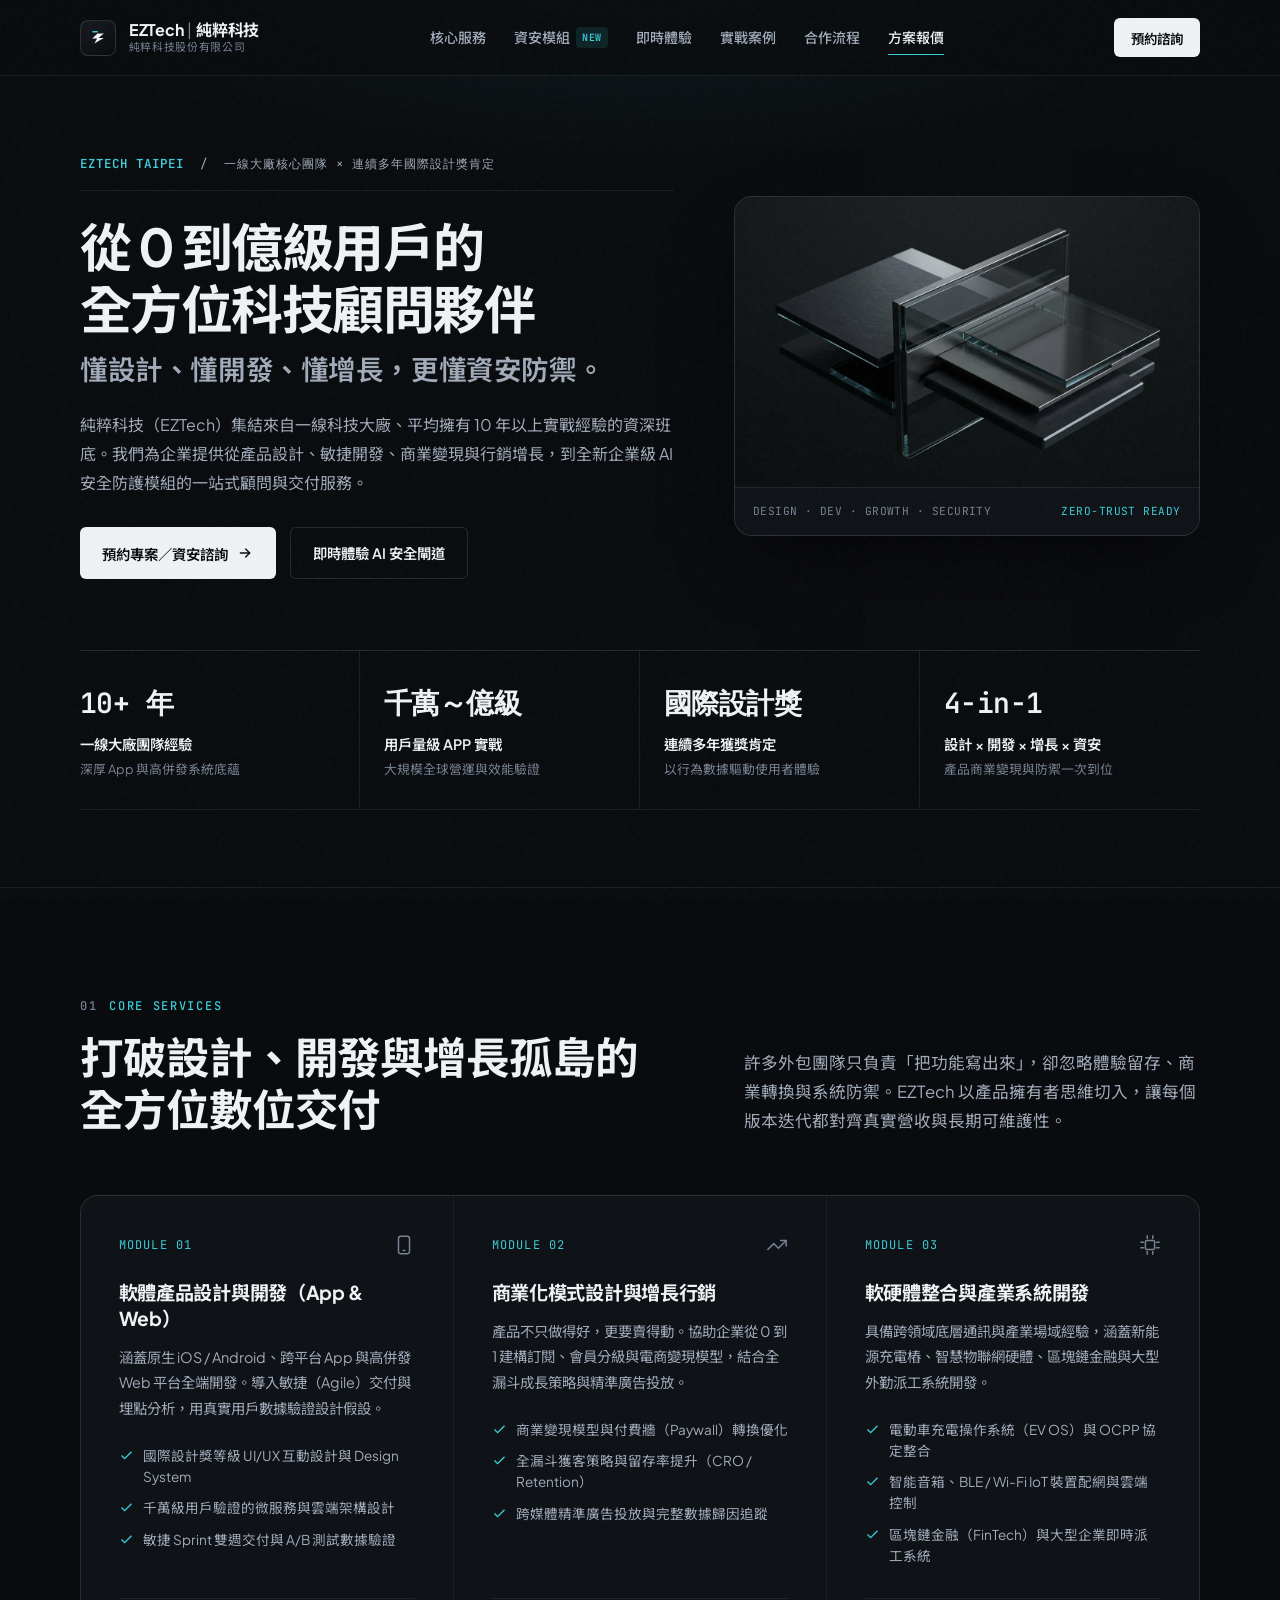
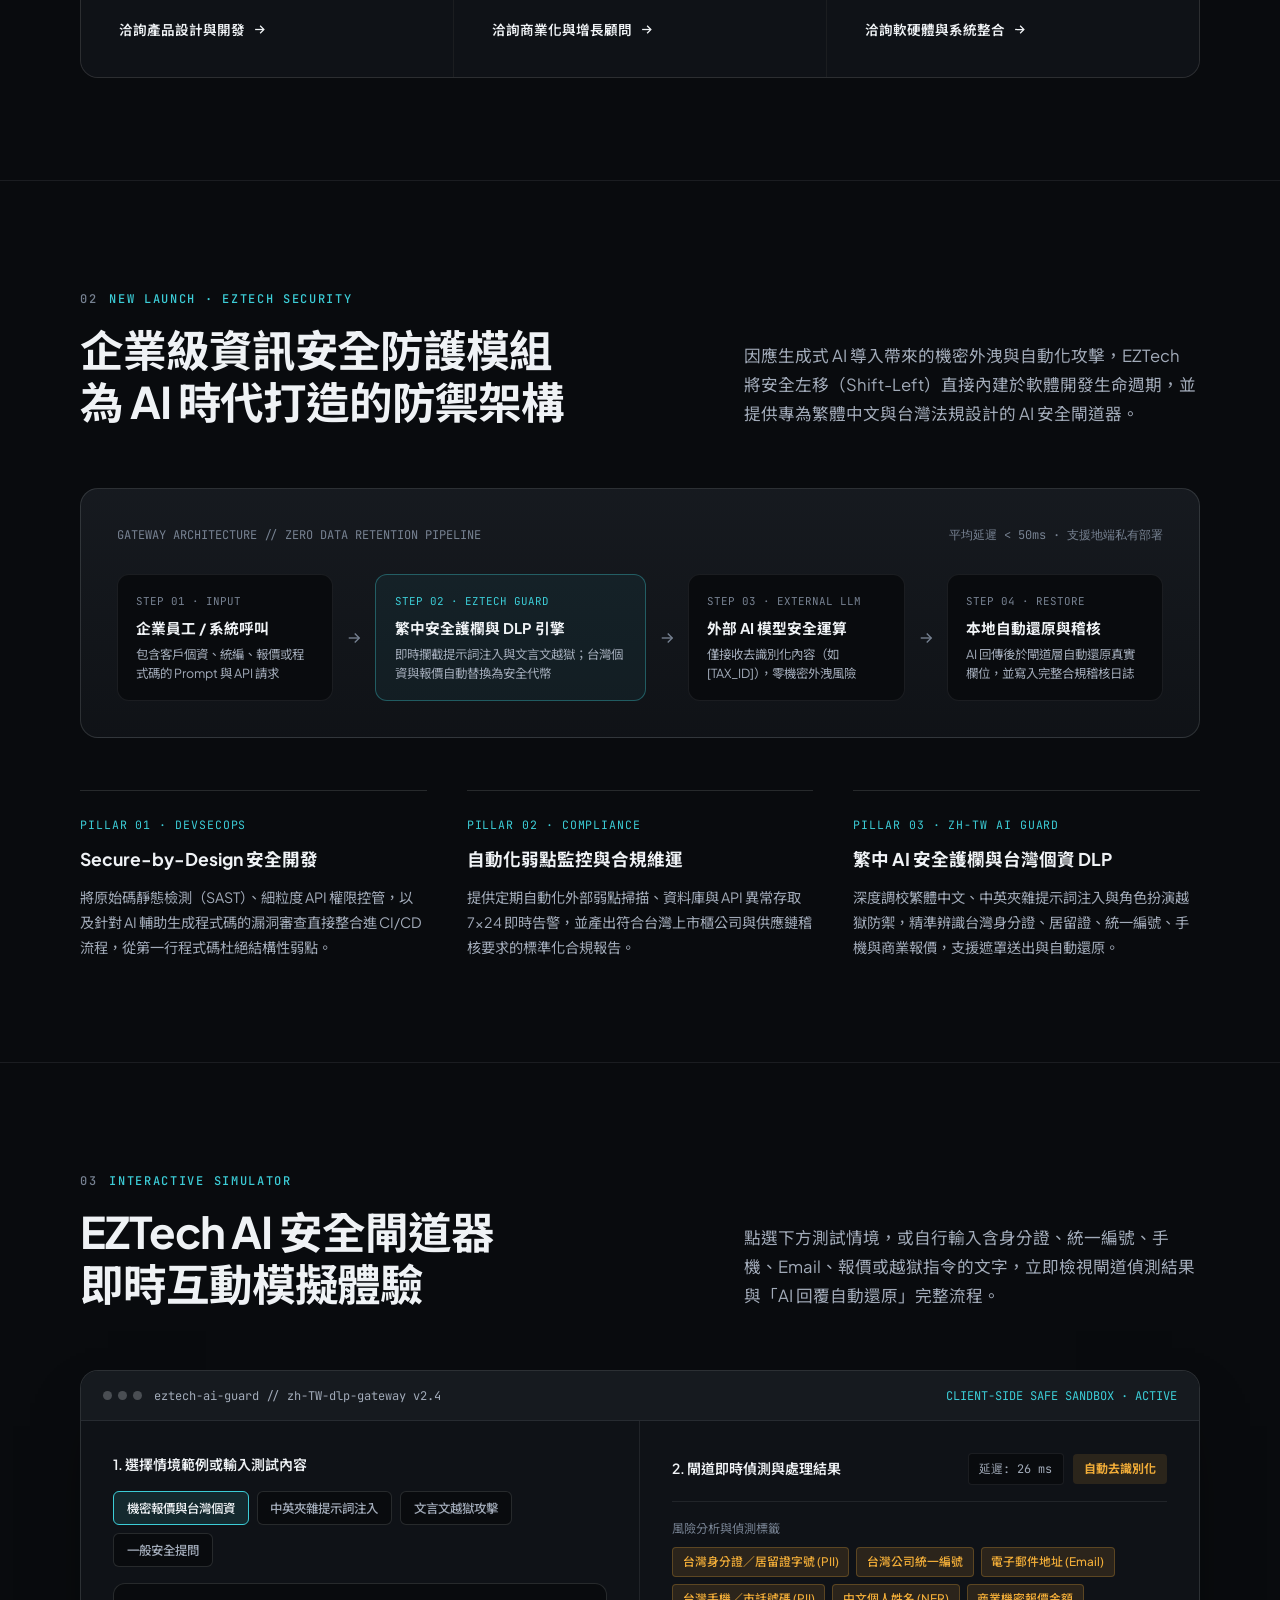
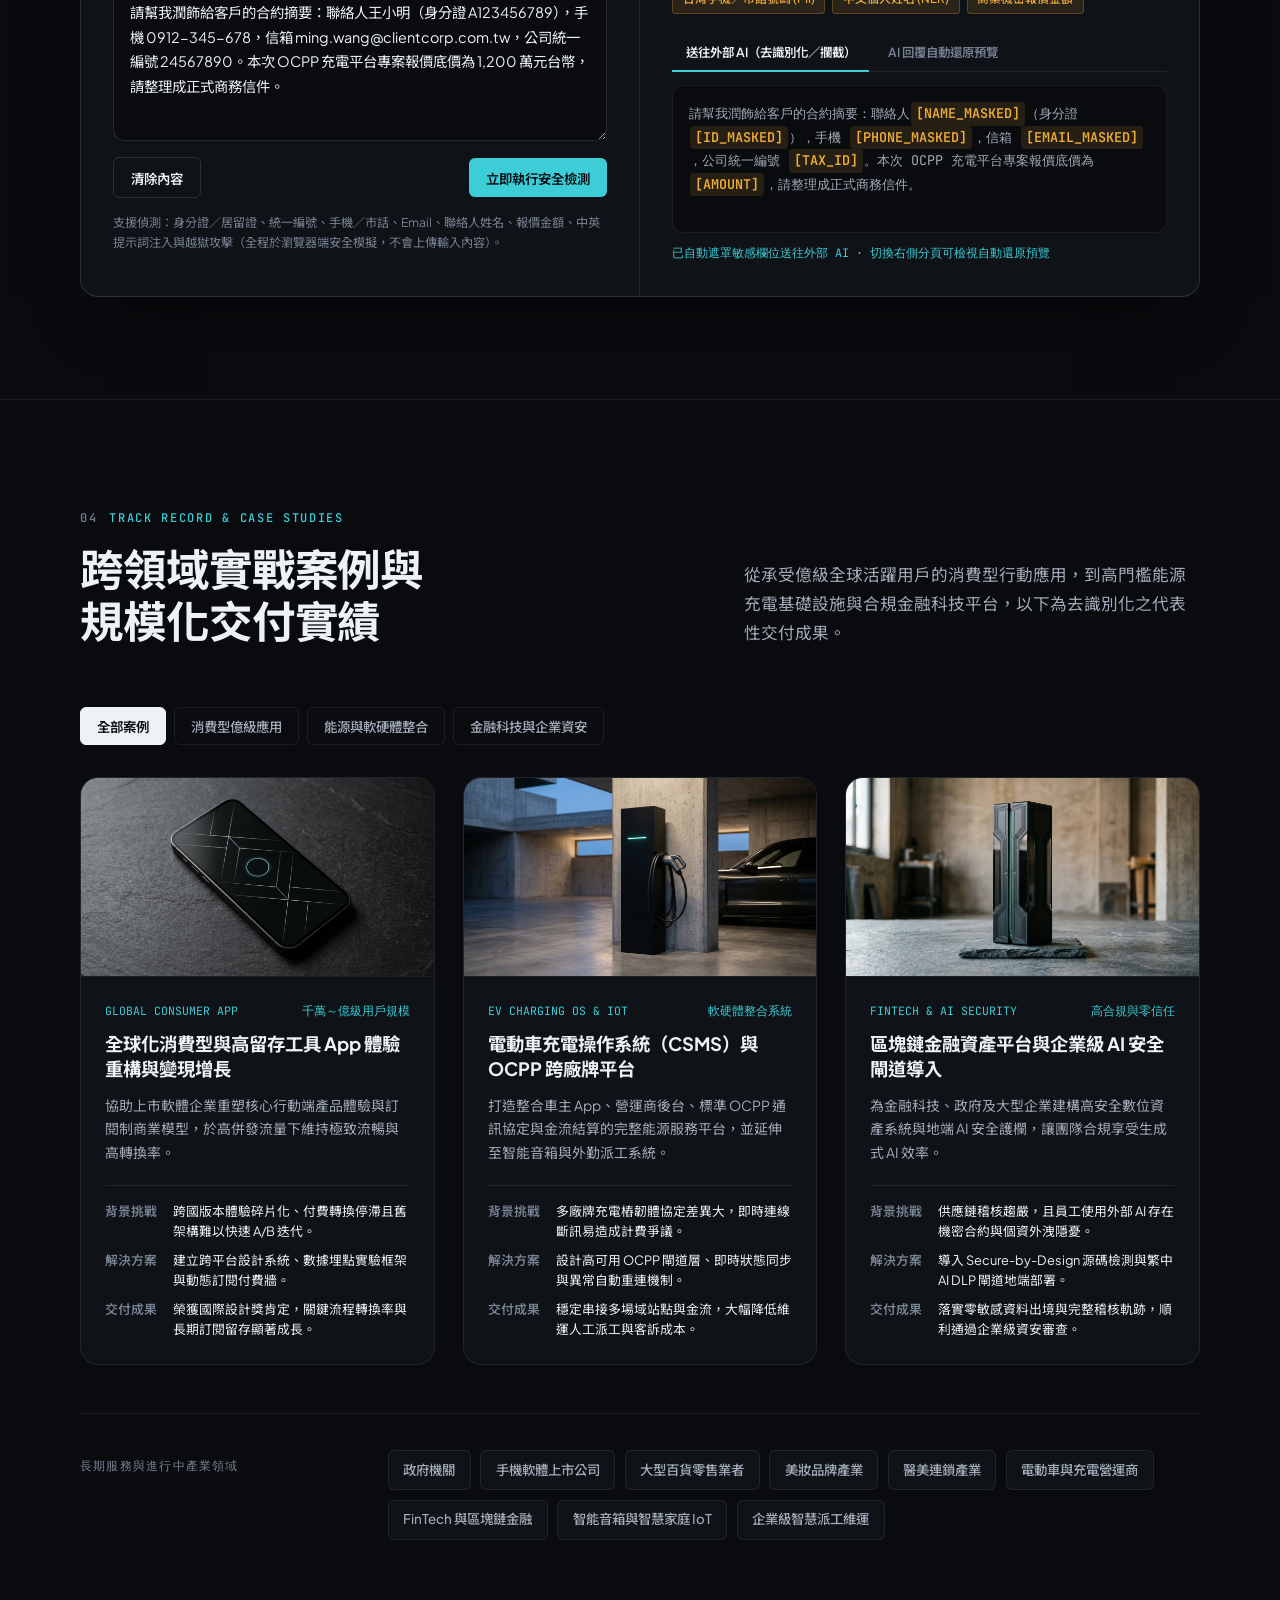
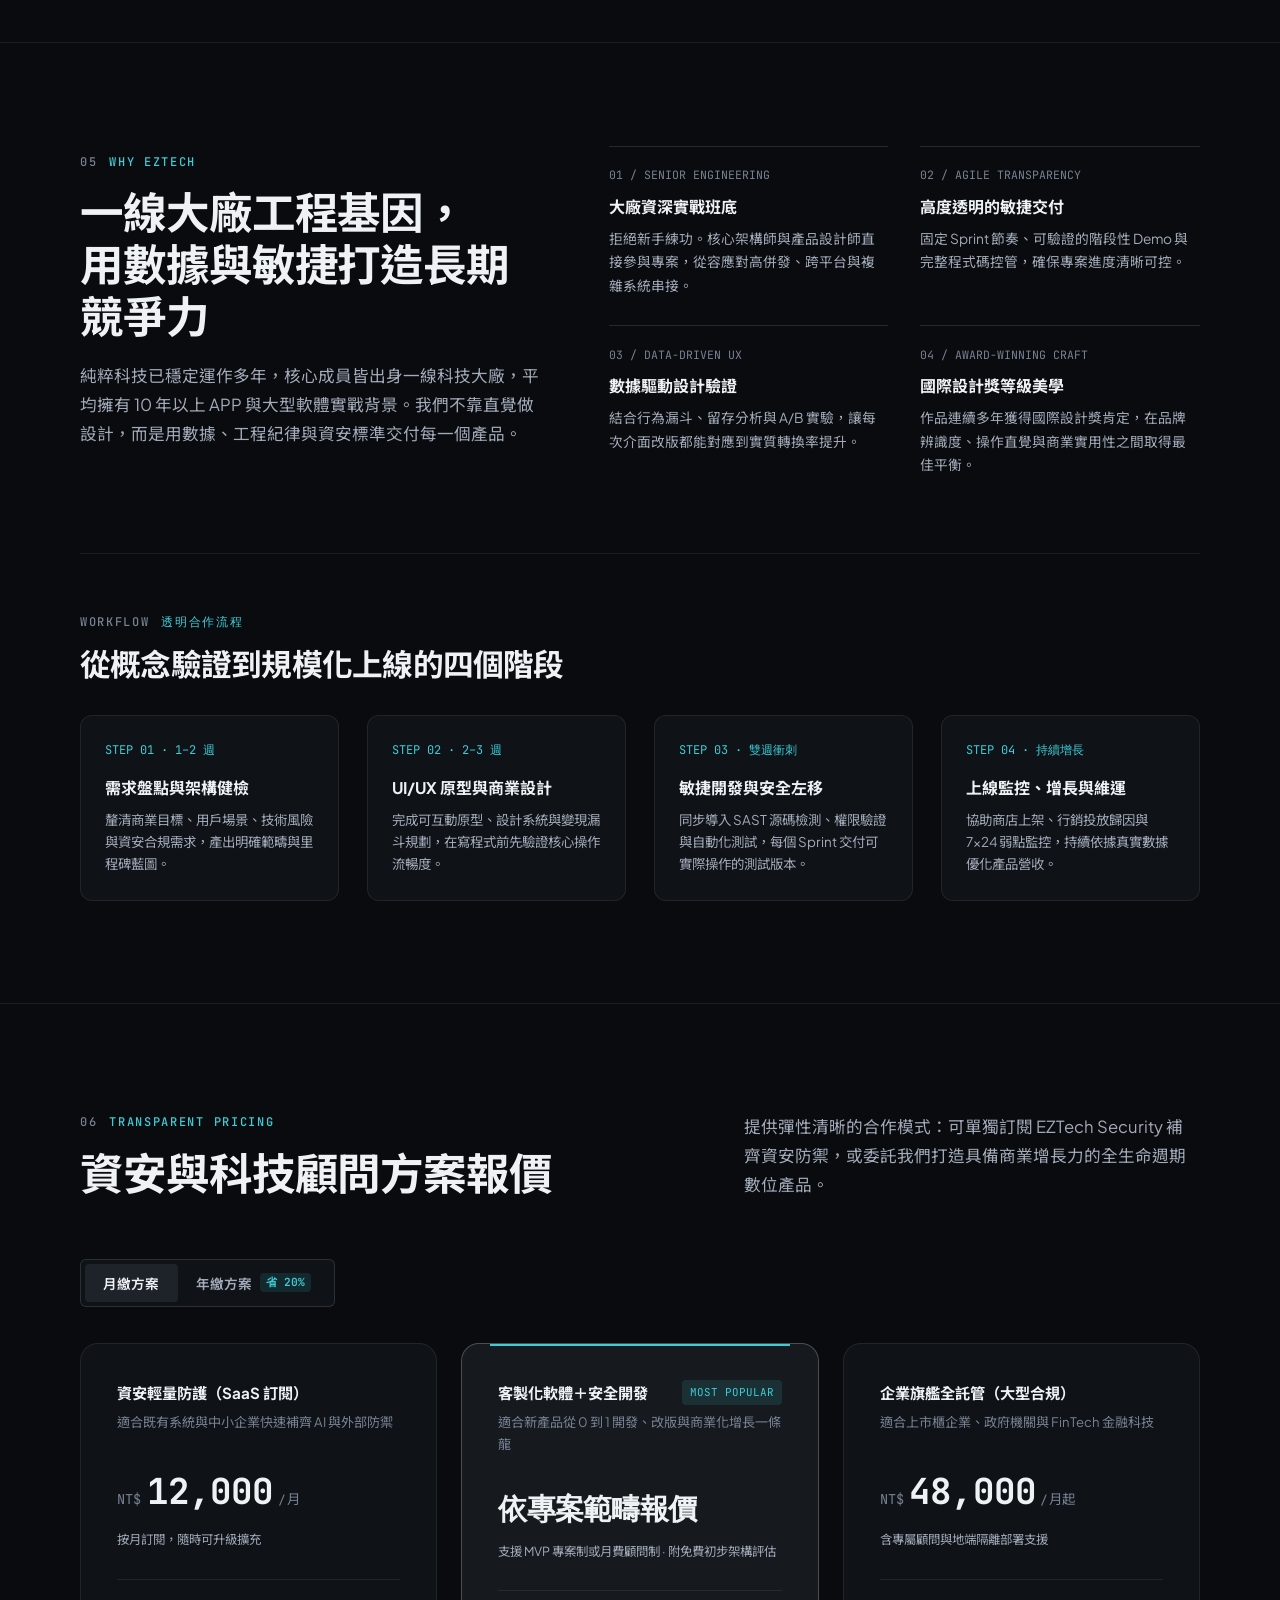
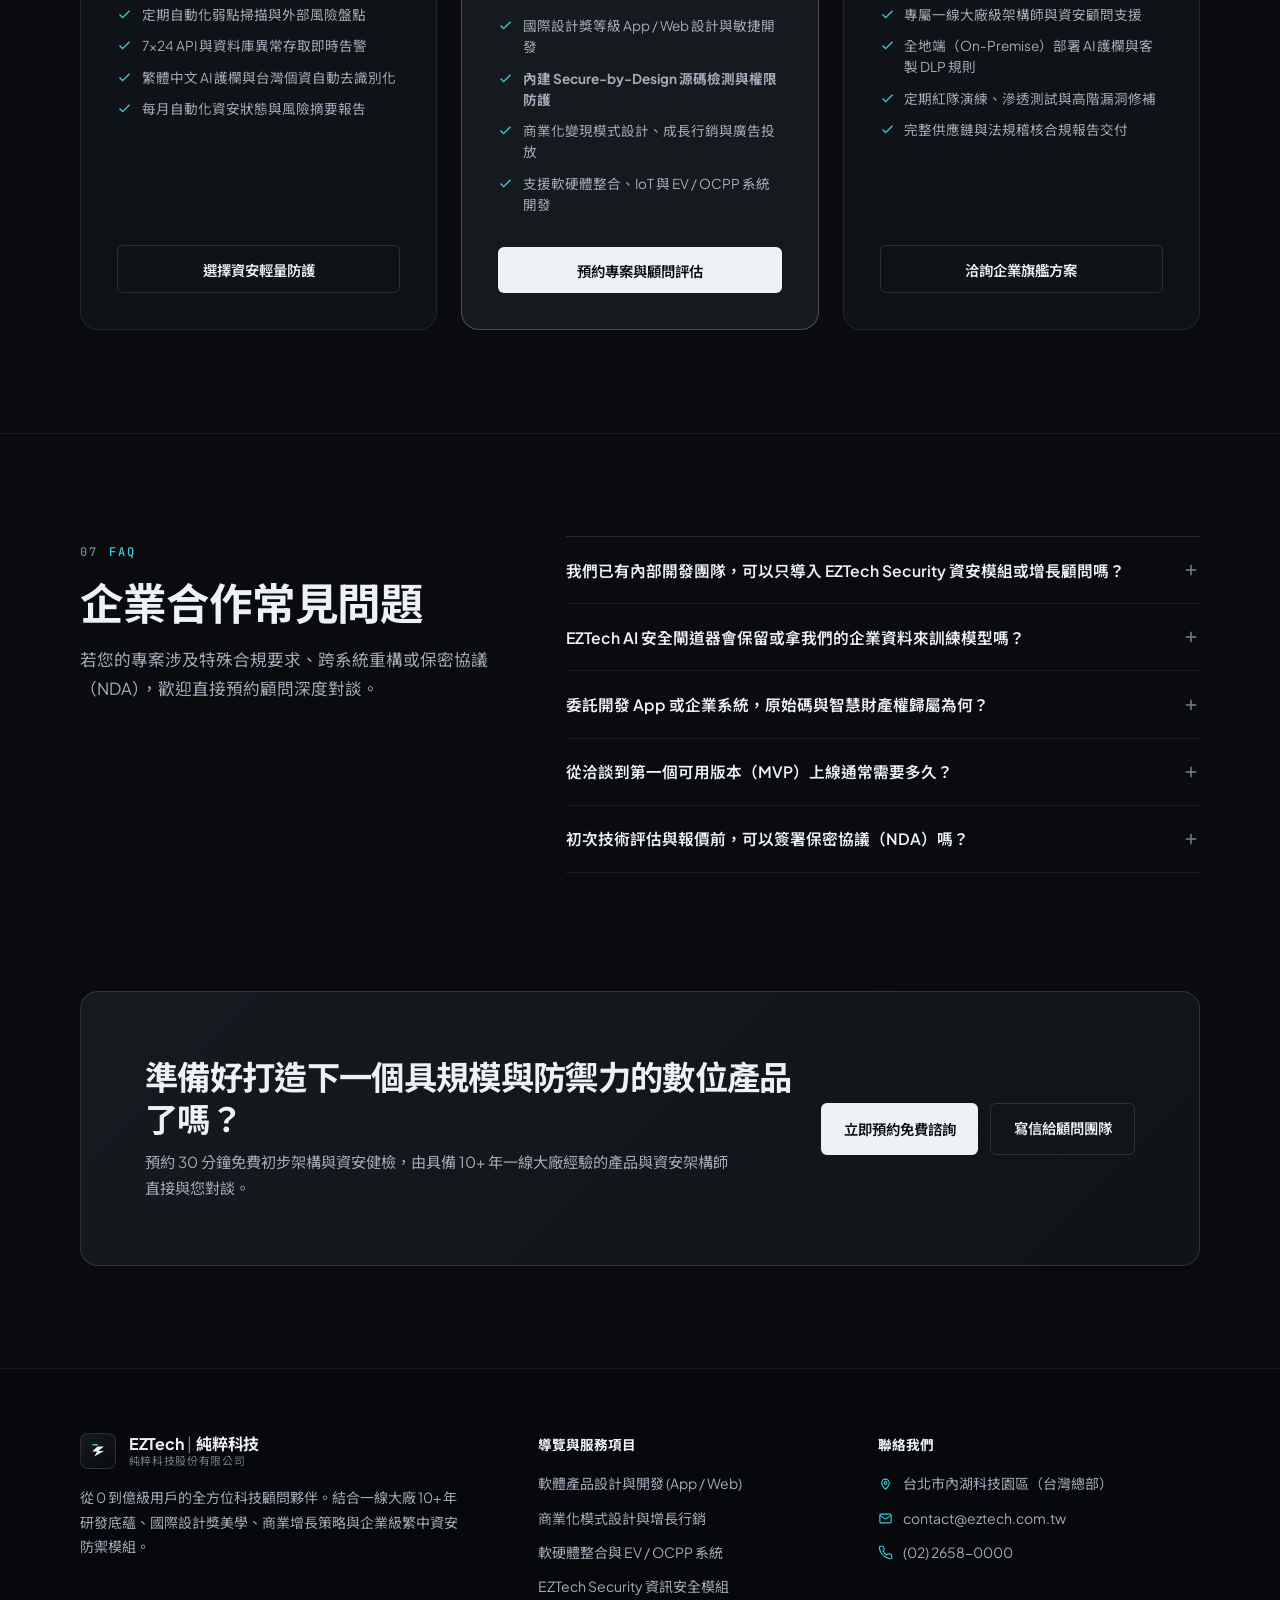
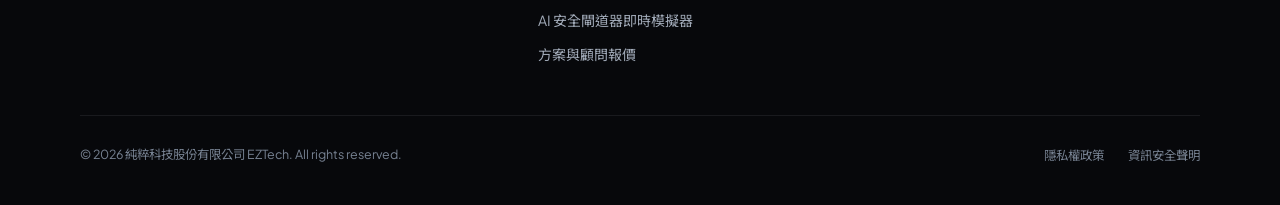
==== index.html @ d69446e1 "feat: upgrade EZTech website with architectural redesign, XSS-safe AI Guard demo, and SEO" ====
<!DOCTYPE html>
<html lang="zh-Hant">
<head>
  <meta charset="UTF-8">
  <meta name="viewport" content="width=device-width, initial-scale=1.0">
  <title>EZTech 純粹科技 | 從 0 到億級用戶的全方位科技顧問與企業資安夥伴</title>
  <meta name="description" content="純粹科技（EZTech）集結一線科技大廠 10+ 年實戰核心團隊，提供國際設計獎等級 App/Web 產品設計開發、商業化增長行銷、EV/OCPP 軟硬體整合，以及繁中 AI 安全護欄與台灣個資 DLP 防護模組。">
  <meta name="theme-color" content="#090B0E">
  <link rel="icon" type="image/svg+xml" href="./assets/favicon.svg">

  <!-- Open Graph / Social Sharing (LINE, LinkedIn, Facebook) -->
  <meta property="og:type" content="website">
  <meta property="og:locale" content="zh_TW">
  <meta property="og:site_name" content="EZTech 純粹科技">
  <meta property="og:title" content="EZTech 純粹科技 | 從 0 到億級用戶的科技顧問與資安夥伴">
  <meta property="og:description" content="懂設計、懂開發、懂增長，更懂資安防禦。一線大廠核心團隊 × 連續榮獲國際設計獎肯定，提供全生命週期數位產品交付與繁中 AI 安全閘道。">
  <meta property="og:image" content="./assets/hero-architecture.jpg">
  <meta name="twitter:card" content="summary_large_image">
  <meta name="twitter:title" content="EZTech 純粹科技 | 從 0 到億級用戶的科技顧問與資安夥伴">
  <meta name="twitter:description" content="一線大廠 10+ 年研發團隊，整合產品設計開發、商業增長、EV/OCPP 系統整合與 EZTech Security 資安防禦模組。">
  <meta name="twitter:image" content="./assets/hero-architecture.jpg">

  <!-- Fonts: Plus Jakarta Sans + Noto Sans TC + JetBrains Mono -->
  <link rel="preconnect" href="https://fonts.googleapis.com">
  <link rel="preconnect" href="https://fonts.gstatic.com" crossorigin>
  <link href="https://fonts.googleapis.com/css2?family=JetBrains+Mono:wght@400;500;600;700&family=Noto+Sans+TC:wght@400;500;600;700;900&family=Plus+Jakarta+Sans:wght@500;600;700;800&display=swap" rel="stylesheet">

  <link rel="stylesheet" href="./styles.css">

  <!-- Structured Data (JSON-LD) -->
  <script type="application/ld+json">
  {
    "@context": "https://schema.org",
    "@type": "ProfessionalService",
    "name": "純粹科技股份有限公司 EZTech",
    "alternateName": "EZTech",
    "description": "從 0 到億級用戶的全方位科技顧問夥伴，專精 App/Web 產品設計與敏捷開發、商業增長行銷、軟硬體與 OCPP 系統整合，以及企業級繁中 AI 安全防護模組。",
    "areaServed": "TW",
    "email": "contact@eztech.com.tw",
    "telephone": "+886-2-2658-0000",
    "address": {
      "@type": "PostalAddress",
      "addressLocality": "台北市",
      "addressCountry": "TW"
    },
    "serviceType": [
      "軟體產品設計與開發",
      "商業化模式設計與增長行銷",
      "軟硬體整合與 EV OCPP 系統開發",
      "企業資訊安全與繁中 AI 安全護欄"
    ]
  }
  </script>
</head>
<body>
  <a href="#main-content" class="skip-link">跳至主要內容</a>
  <div class="ambient-wash" aria-hidden="true"></div>

  <!-- ==================== 1. Sticky Header ==================== -->
  <header id="site-header" class="site-header">
    <div class="container header-inner">
      <a href="#top" class="brand" aria-label="EZTech 純粹科技首頁">
        <div class="brand__mark" aria-hidden="true">
          <svg width="20" height="20" viewBox="0 0 24 24" fill="none">
            <path d="M5 6.5H19L12.5 12H19L7.5 18.5L11 12.5H5L11.5 6.5H5Z" fill="#F2F4F7"/>
            <rect x="5" y="3.5" width="7" height="1.8" rx="0.9" fill="#3CCBD7"/>
          </svg>
        </div>
        <div class="brand__text">
          <span class="brand__name">EZTech<span>|</span>純粹科技</span>
          <span class="brand__sub">純粹科技股份有限公司</span>
        </div>
      </a>

      <nav class="desktop-nav" aria-label="主導覽列">
        <a href="#services" class="nav-link">核心服務</a>
        <a href="#security" class="nav-link">資安模組 <span class="nav-tag">NEW</span></a>
        <a href="#demo" class="nav-link">即時體驗</a>
        <a href="#cases" class="nav-link">實戰案例</a>
        <a href="#process" class="nav-link">合作流程</a>
        <a href="#pricing" class="nav-link">方案報價</a>
      </nav>

      <div class="header-cta">
        <button id="header-consult-btn" type="button" class="btn btn--primary btn--sm" data-open-modal data-plan="一般專案與科技顧問諮詢" data-modules="軟體開發">
          預約諮詢
        </button>
      </div>

      <button id="mobile-menu-btn" type="button" class="menu-toggle" aria-label="開啟導覽選單" aria-expanded="false" aria-controls="mobile-drawer">
        <svg id="menu-icon-open" width="20" height="20" viewBox="0 0 24 24" fill="none" stroke="currentColor" stroke-width="1.8" stroke-linecap="round">
          <line x1="4" y1="7" x2="20" y2="7"></line>
          <line x1="4" y1="12" x2="20" y2="12"></line>
          <line x1="4" y1="17" x2="20" y2="17"></line>
        </svg>
        <svg id="menu-icon-close" width="20" height="20" viewBox="0 0 24 24" fill="none" stroke="currentColor" stroke-width="1.8" stroke-linecap="round" hidden>
          <line x1="6" y1="6" x2="18" y2="18"></line>
          <line x1="18" y1="6" x2="6" y2="18"></line>
        </svg>
      </button>
    </div>

    <div id="mobile-drawer" class="mobile-drawer" aria-label="行動版導覽選單">
      <nav class="mobile-drawer__nav">
        <a href="#services" class="mobile-drawer__link">核心服務</a>
        <a href="#security" class="mobile-drawer__link">資安模組 <span class="nav-tag">NEW</span></a>
        <a href="#demo" class="mobile-drawer__link">即時體驗 AI 閘道</a>
        <a href="#cases" class="mobile-drawer__link">實戰案例與實績</a>
        <a href="#process" class="mobile-drawer__link">團隊實力與流程</a>
        <a href="#pricing" class="mobile-drawer__link">方案報價</a>
      </nav>
      <button type="button" class="btn btn--primary btn--full" data-open-modal data-plan="一般專案與科技顧問諮詢" data-modules="軟體開發,資訊安全模組">
        預約專案／資安諮詢
      </button>
    </div>
  </header>

  <main id="main-content">
    <!-- ==================== 2. Hero Section ==================== -->
    <section id="top" class="hero">
      <div class="container">
        <div class="hero-grid">
          <div class="hero-copy">
            <div class="hero-kicker">
              <span class="hero-kicker__accent">EZTECH TAIPEI</span>
              <span>/</span>
              <span>一線大廠核心團隊 × 連續多年國際設計獎肯定</span>
            </div>

            <h1 class="hero-title">
              從 0 到億級用戶的<br>全方位科技顧問夥伴
              <span class="hero-title__sub">懂設計、懂開發、懂增長，更懂資安防禦。</span>
            </h1>

            <p class="hero-desc">
              純粹科技（EZTech）集結來自一線科技大廠、平均擁有 10 年以上實戰經驗的資深班底。我們為企業提供從產品設計、敏捷開發、商業變現與行銷增長，到全新企業級 AI 安全防護模組的一站式顧問與交付服務。
            </p>

            <div class="hero-actions">
              <button id="hero-consult-btn" type="button" class="btn btn--primary" data-open-modal data-plan="專案開發與資安架構諮詢" data-modules="軟體開發,資訊安全模組">
                預約專案／資安諮詢
                <svg viewBox="0 0 24 24" fill="none" stroke="currentColor" stroke-width="2" stroke-linecap="round" stroke-linejoin="round" aria-hidden="true">
                  <path d="M5 12h14"></path>
                  <path d="m13 6 6 6-6 6"></path>
                </svg>
              </button>
              <a href="#demo" class="btn btn--ghost">
                即時體驗 AI 安全閘道
              </a>
            </div>
          </div>

          <div class="hero-visual">
            <figure class="hero-frame">
              <div class="hero-frame__media">
                <img src="./assets/hero-architecture.jpg" alt="EZTech 純粹科技多層次軟體架構與資安防護抽象設計視覺" width="1376" height="768" fetchpriority="high">
              </div>
              <figcaption class="hero-frame__caption">
                <span>DESIGN · DEV · GROWTH · SECURITY</span>
                <span class="hero-frame__status">ZERO-TRUST READY</span>
              </figcaption>
            </figure>
          </div>
        </div>

        <!-- Architectural Metrics Strip -->
        <div class="metrics-strip reveal" aria-label="核心實績數據">
          <div class="metric-item">
            <div class="metric-item__value">10+ 年</div>
            <div class="metric-item__label">一線大廠團隊經驗</div>
            <div class="metric-item__desc">深厚 App 與高併發系統底蘊</div>
          </div>
          <div class="metric-item">
            <div class="metric-item__value">千萬～億級</div>
            <div class="metric-item__label">用戶量級 APP 實戰</div>
            <div class="metric-item__desc">大規模全球營運與效能驗證</div>
          </div>
          <div class="metric-item">
            <div class="metric-item__value">國際設計獎</div>
            <div class="metric-item__label">連續多年獲獎肯定</div>
            <div class="metric-item__desc">以行為數據驅動使用者體驗</div>
          </div>
          <div class="metric-item">
            <div class="metric-item__value">4-in-1</div>
            <div class="metric-item__label">設計 × 開發 × 增長 × 資安</div>
            <div class="metric-item__desc">產品商業變現與防禦一次到位</div>
          </div>
        </div>
      </div>
    </section>

    <!-- ==================== 3. Core Services ==================== -->
    <section id="services" class="section section-divider">
      <div class="container">
        <div class="section-head section-head--split reveal">
          <div>
            <div class="eyebrow"><span class="eyebrow__num">01</span> CORE SERVICES</div>
            <h2 class="section-title">打破設計、開發與增長孤島的<br>全方位數位交付</h2>
          </div>
          <p class="section-lead">
            許多外包團隊只負責「把功能寫出來」，卻忽略體驗留存、商業轉換與系統防禦。EZTech 以產品擁有者思維切入，讓每個版本迭代都對齊真實營收與長期可維護性。
          </p>
        </div>

        <div class="services-grid reveal">
          <!-- Module 01 -->
          <article class="service-cell">
            <div>
              <div class="service-cell__top">
                <span class="service-cell__index">MODULE 01</span>
                <svg class="service-cell__icon" viewBox="0 0 24 24" fill="none" stroke="currentColor" stroke-width="1.6" stroke-linecap="round" stroke-linejoin="round" aria-hidden="true">
                  <rect x="6" y="2.5" width="12" height="19" rx="2.5"></rect>
                  <line x1="11" y1="18" x2="13" y2="18"></line>
                </svg>
              </div>
              <h3 class="service-cell__title">軟體產品設計與開發（App &amp; Web）</h3>
              <p class="service-cell__desc">
                涵蓋原生 iOS / Android、跨平台 App 與高併發 Web 平台全端開發。導入敏捷（Agile）交付與埋點分析，用真實用戶數據驗證設計假設。
              </p>
              <ul class="check-list">
                <li>
                  <svg viewBox="0 0 24 24" fill="none" stroke="currentColor" stroke-width="2.2" aria-hidden="true"><polyline points="20 6 9 17 4 12"></polyline></svg>
                  國際設計獎等級 UI/UX 互動設計與 Design System
                </li>
                <li>
                  <svg viewBox="0 0 24 24" fill="none" stroke="currentColor" stroke-width="2.2" aria-hidden="true"><polyline points="20 6 9 17 4 12"></polyline></svg>
                  千萬級用戶驗證的微服務與雲端架構設計
                </li>
                <li>
                  <svg viewBox="0 0 24 24" fill="none" stroke="currentColor" stroke-width="2.2" aria-hidden="true"><polyline points="20 6 9 17 4 12"></polyline></svg>
                  敏捷 Sprint 雙週交付與 A/B 測試數據驗證
                </li>
              </ul>
            </div>
            <button type="button" class="service-cell__action" data-open-modal data-plan="軟體產品設計與開發諮詢" data-modules="軟體開發">
              洽詢產品設計與開發
              <svg width="15" height="15" viewBox="0 0 24 24" fill="none" stroke="currentColor" stroke-width="2" aria-hidden="true"><path d="M5 12h14"></path><path d="m13 6 6 6-6 6"></path></svg>
            </button>
          </article>

          <!-- Module 02 -->
          <article class="service-cell">
            <div>
              <div class="service-cell__top">
                <span class="service-cell__index">MODULE 02</span>
                <svg class="service-cell__icon" viewBox="0 0 24 24" fill="none" stroke="currentColor" stroke-width="1.6" stroke-linecap="round" stroke-linejoin="round" aria-hidden="true">
                  <polyline points="22 7 13.5 15.5 8.5 10.5 2 17"></polyline>
                  <polyline points="16 7 22 7 22 13"></polyline>
                </svg>
              </div>
              <h3 class="service-cell__title">商業化模式設計與增長行銷</h3>
              <p class="service-cell__desc">
                產品不只做得好，更要賣得動。協助企業從 0 到 1 建構訂閱、會員分級與電商變現模型，結合全漏斗成長策略與精準廣告投放。
              </p>
              <ul class="check-list">
                <li>
                  <svg viewBox="0 0 24 24" fill="none" stroke="currentColor" stroke-width="2.2" aria-hidden="true"><polyline points="20 6 9 17 4 12"></polyline></svg>
                  商業變現模型與付費牆（Paywall）轉換優化
                </li>
                <li>
                  <svg viewBox="0 0 24 24" fill="none" stroke="currentColor" stroke-width="2.2" aria-hidden="true"><polyline points="20 6 9 17 4 12"></polyline></svg>
                  全漏斗獲客策略與留存率提升（CRO / Retention）
                </li>
                <li>
                  <svg viewBox="0 0 24 24" fill="none" stroke="currentColor" stroke-width="2.2" aria-hidden="true"><polyline points="20 6 9 17 4 12"></polyline></svg>
                  跨媒體精準廣告投放與完整數據歸因追蹤
                </li>
              </ul>
            </div>
            <button type="button" class="service-cell__action" data-open-modal data-plan="商業化與增長行銷諮詢" data-modules="商業化與行銷">
              洽詢商業化與增長顧問
              <svg width="15" height="15" viewBox="0 0 24 24" fill="none" stroke="currentColor" stroke-width="2" aria-hidden="true"><path d="M5 12h14"></path><path d="m13 6 6 6-6 6"></path></svg>
            </button>
          </article>

          <!-- Module 03 -->
          <article class="service-cell">
            <div>
              <div class="service-cell__top">
                <span class="service-cell__index">MODULE 03</span>
                <svg class="service-cell__icon" viewBox="0 0 24 24" fill="none" stroke="currentColor" stroke-width="1.6" stroke-linecap="round" stroke-linejoin="round" aria-hidden="true">
                  <rect x="7" y="7" width="10" height="10" rx="1.5"></rect>
                  <path d="M9 2v3M15 2v3M9 19v3M15 19v3M2 9h3M2 15h3M19 9h3M19 15h3"></path>
                </svg>
              </div>
              <h3 class="service-cell__title">軟硬體整合與產業系統開發</h3>
              <p class="service-cell__desc">
                具備跨領域底層通訊與產業場域經驗，涵蓋新能源充電樁、智慧物聯網硬體、區塊鏈金融與大型外勤派工系統開發。
              </p>
              <ul class="check-list">
                <li>
                  <svg viewBox="0 0 24 24" fill="none" stroke="currentColor" stroke-width="2.2" aria-hidden="true"><polyline points="20 6 9 17 4 12"></polyline></svg>
                  電動車充電操作系統（EV OS）與 OCPP 協定整合
                </li>
                <li>
                  <svg viewBox="0 0 24 24" fill="none" stroke="currentColor" stroke-width="2.2" aria-hidden="true"><polyline points="20 6 9 17 4 12"></polyline></svg>
                  智能音箱、BLE / Wi-Fi IoT 裝置配網與雲端控制
                </li>
                <li>
                  <svg viewBox="0 0 24 24" fill="none" stroke="currentColor" stroke-width="2.2" aria-hidden="true"><polyline points="20 6 9 17 4 12"></polyline></svg>
                  區塊鏈金融（FinTech）與大型企業即時派工系統
                </li>
              </ul>
            </div>
            <button type="button" class="service-cell__action" data-open-modal data-plan="軟硬體整合與產業系統諮詢" data-modules="軟硬體與 OCPP">
              洽詢軟硬體與系統整合
              <svg width="15" height="15" viewBox="0 0 24 24" fill="none" stroke="currentColor" stroke-width="2" aria-hidden="true"><path d="M5 12h14"></path><path d="m13 6 6 6-6 6"></path></svg>
            </button>
          </article>
        </div>
      </div>
    </section>

    <!-- ==================== 4. EZTech Security Module ==================== -->
    <section id="security" class="section section-divider">
      <div class="container">
        <div class="section-head section-head--split reveal">
          <div>
            <div class="eyebrow"><span class="eyebrow__num">02</span> NEW LAUNCH · EZTECH SECURITY</div>
            <h2 class="section-title">企業級資訊安全防護模組<br>為 AI 時代打造的防禦架構</h2>
          </div>
          <p class="section-lead">
            因應生成式 AI 導入帶來的機密外洩與自動化攻擊，EZTech 將安全左移（Shift-Left）直接內建於軟體開發生命週期，並提供專為繁體中文與台灣法規設計的 AI 安全閘道器。
          </p>
        </div>

        <!-- Clean Architectural Pipeline Visual -->
        <div class="security-pipeline reveal" aria-label="EZTech AI 安全閘道運作流程圖">
          <div class="pipeline-label">
            <span>GATEWAY ARCHITECTURE // ZERO DATA RETENTION PIPELINE</span>
            <span>平均延遲 &lt; 50ms · 支援地端私有部署</span>
          </div>
          <div class="pipeline-steps">
            <div class="pipeline-node">
              <div class="pipeline-node__step">STEP 01 · INPUT</div>
              <div class="pipeline-node__title">企業員工 / 系統呼叫</div>
              <div class="pipeline-node__sub">包含客戶個資、統編、報價或程式碼的 Prompt 與 API 請求</div>
            </div>

            <div class="pipeline-arrow" aria-hidden="true">
              <svg viewBox="0 0 24 24" fill="none" stroke="currentColor" stroke-width="1.8"><path d="M5 12h14"></path><path d="m13 6 6 6-6 6"></path></svg>
            </div>

            <div class="pipeline-node pipeline-node--core">
              <div class="pipeline-node__step">STEP 02 · EZTECH GUARD</div>
              <div class="pipeline-node__title">繁中安全護欄與 DLP 引擎</div>
              <div class="pipeline-node__sub">即時攔截提示詞注入與文言文越獄；台灣個資與報價自動替換為安全代幣</div>
            </div>

            <div class="pipeline-arrow" aria-hidden="true">
              <svg viewBox="0 0 24 24" fill="none" stroke="currentColor" stroke-width="1.8"><path d="M5 12h14"></path><path d="m13 6 6 6-6 6"></path></svg>
            </div>

            <div class="pipeline-node">
              <div class="pipeline-node__step">STEP 03 · EXTERNAL LLM</div>
              <div class="pipeline-node__title">外部 AI 模型安全運算</div>
              <div class="pipeline-node__sub">僅接收去識別化內容（如 [TAX_ID]），零機密外洩風險</div>
            </div>

            <div class="pipeline-arrow" aria-hidden="true">
              <svg viewBox="0 0 24 24" fill="none" stroke="currentColor" stroke-width="1.8"><path d="M5 12h14"></path><path d="m13 6 6 6-6 6"></path></svg>
            </div>

            <div class="pipeline-node">
              <div class="pipeline-node__step">STEP 04 · RESTORE</div>
              <div class="pipeline-node__title">本地自動還原與稽核</div>
              <div class="pipeline-node__sub">AI 回傳後於閘道層自動還原真實欄位，並寫入完整合規稽核日誌</div>
            </div>
          </div>
        </div>

        <!-- 3 Architectural Security Pillars -->
        <div class="pillars-grid reveal">
          <div class="pillar">
            <div class="pillar__tag">PILLAR 01 · DEVSECOPS</div>
            <h3 class="pillar__title">Secure-by-Design 安全開發</h3>
            <p class="pillar__desc">
              將原始碼靜態檢測（SAST）、細粒度 API 權限控管，以及針對 AI 輔助生成程式碼的漏洞審查直接整合進 CI/CD 流程，從第一行程式碼杜絕結構性弱點。
            </p>
          </div>
          <div class="pillar">
            <div class="pillar__tag">PILLAR 02 · COMPLIANCE</div>
            <h3 class="pillar__title">自動化弱點監控與合規維運</h3>
            <p class="pillar__desc">
              提供定期自動化外部弱點掃描、資料庫與 API 異常存取 7×24 即時告警，並產出符合台灣上市櫃公司與供應鏈稽核要求的標準化合規報告。
            </p>
          </div>
          <div class="pillar">
            <div class="pillar__tag">PILLAR 03 · ZH-TW AI GUARD</div>
            <h3 class="pillar__title">繁中 AI 安全護欄與台灣個資 DLP</h3>
            <p class="pillar__desc">
              深度調校繁體中文、中英夾雜提示詞注入與角色扮演越獄防禦，精準辨識台灣身分證、居留證、統一編號、手機與商業報價，支援遮罩送出與自動還原。
            </p>
          </div>
        </div>
      </div>
    </section>

    <!-- ==================== 5. Interactive AI Guard Simulator ==================== -->
    <section id="demo" class="section section-divider">
      <div class="container">
        <div class="section-head section-head--split reveal">
          <div>
            <div class="eyebrow"><span class="eyebrow__num">03</span> INTERACTIVE SIMULATOR</div>
            <h2 class="section-title">EZTech AI 安全閘道器<br>即時互動模擬體驗</h2>
          </div>
          <p class="section-lead">
            點選下方測試情境，或自行輸入含身分證、統一編號、手機、Email、報價或越獄指令的文字，立即檢視閘道偵測結果與「AI 回覆自動還原」完整流程。
          </p>
        </div>

        <div class="demo-shell reveal">
          <div class="demo-bar">
            <div class="demo-bar__left">
              <div class="demo-dots" aria-hidden="true"><span></span><span></span><span></span></div>
              <span>eztech-ai-guard // zh-TW-dlp-gateway v2.4</span>
            </div>
            <div class="demo-bar__right">
              <span>CLIENT-SIDE SAFE SANDBOX · ACTIVE</span>
            </div>
          </div>

          <div class="demo-body">
            <!-- Left Pane: Input -->
            <div class="demo-pane demo-pane--input">
              <label for="demo-input" class="demo-label">1. 選擇情境範例或輸入測試內容</label>

              <div class="preset-row" role="group" aria-label="安全檢測範例">
                <button type="button" class="preset-btn is-active" data-preset="dlp">機密報價與台灣個資</button>
                <button type="button" class="preset-btn" data-preset="injection">中英夾雜提示詞注入</button>
                <button type="button" class="preset-btn" data-preset="classical">文言文越獄攻擊</button>
                <button type="button" class="preset-btn" data-preset="safe">一般安全提問</button>
              </div>

              <textarea id="demo-input" class="demo-textarea" placeholder="輸入欲傳送給外部 AI（如 ChatGPT / Claude）的內容，例如包含姓名、身分證、統一編號、手機或報價..."></textarea>

              <div class="demo-controls">
                <button id="demo-clear-btn" type="button" class="btn btn--ghost btn--sm">清除內容</button>
                <button id="demo-scan-btn" type="button" class="btn btn--accent btn--sm">
                  立即執行安全檢測
                </button>
              </div>
              <p class="demo-hint">支援偵測：身分證／居留證、統一編號、手機／市話、Email、聯絡人姓名、報價金額、中英提示詞注入與越獄攻擊（全程於瀏覽器端安全模擬，不會上傳輸入內容）。</p>
            </div>

            <!-- Right Pane: Telemetry & 2-Stage Output -->
            <div class="demo-pane">
              <div class="demo-status-row">
                <span class="demo-label" style="margin-bottom: 0;">2. 閘道即時偵測與處理結果</span>
                <div class="demo-meta">
                  <span id="result-latency" class="telemetry-pill">延遲: -- ms</span>
                  <span id="result-badge" class="status-badge">等待檢測</span>
                </div>
              </div>

              <div class="threat-section">
                <div class="threat-title">風險分析與偵測標籤</div>
                <div id="result-threats" class="threat-list"></div>
              </div>

              <div class="output-tabs" role="tablist" aria-label="模擬檢視階段">
                <button id="tab-masked" type="button" role="tab" aria-selected="true" class="output-tab is-active" data-output-tab="masked">
                  送往外部 AI（去識別化／攔截）
                </button>
                <button id="tab-restored" type="button" role="tab" aria-selected="false" class="output-tab" data-output-tab="restored">
                  AI 回覆自動還原預覽
                </button>
              </div>

              <div id="result-output" class="output-box" role="tabpanel" aria-live="polite"></div>
              <div id="result-action-note" class="output-note"></div>
            </div>
          </div>
        </div>
      </div>
    </section>

    <!-- ==================== 6. Featured Case Studies & Industries ==================== -->
    <section id="cases" class="section section-divider">
      <div class="container">
        <div class="section-head section-head--split reveal">
          <div>
            <div class="eyebrow"><span class="eyebrow__num">04</span> TRACK RECORD &amp; CASE STUDIES</div>
            <h2 class="section-title">跨領域實戰案例與<br>規模化交付實績</h2>
          </div>
          <p class="section-lead">
            從承受億級全球活躍用戶的消費型行動應用，到高門檻能源充電基礎設施與合規金融科技平台，以下為去識別化之代表性交付成果。
          </p>
        </div>

        <div class="filter-bar reveal" role="group" aria-label="案例領域篩選">
          <button type="button" class="filter-btn is-active" data-case-filter="all">全部案例</button>
          <button type="button" class="filter-btn" data-case-filter="consumer">消費型億級應用</button>
          <button type="button" class="filter-btn" data-case-filter="iot">能源與軟硬體整合</button>
          <button type="button" class="filter-btn" data-case-filter="security">金融科技與企業資安</button>
        </div>

        <div class="cases-grid reveal">
          <!-- Case 1 -->
          <article class="case-card" data-category="consumer">
            <div class="case-card__media">
              <img src="./assets/case-global-app.jpg" alt="億級用戶行動應用設計與商業增長案例視覺" width="1376" height="768" loading="lazy">
            </div>
            <div class="case-card__body">
              <div class="case-card__meta">
                <span>GLOBAL CONSUMER APP</span>
                <span>千萬～億級用戶規模</span>
              </div>
              <h3 class="case-card__title">全球化消費型與高留存工具 App 體驗重構與變現增長</h3>
              <p class="case-card__summary">
                協助上市軟體企業重塑核心行動端產品體驗與訂閱制商業模型，於高併發流量下維持極致流暢與高轉換率。
              </p>
              <dl class="case-specs">
                <div class="case-spec"><dt>背景挑戰</dt><dd>跨國版本體驗碎片化、付費轉換停滯且舊架構難以快速 A/B 迭代。</dd></div>
                <div class="case-spec"><dt>解決方案</dt><dd>建立跨平台設計系統、數據埋點實驗框架與動態訂閱付費牆。</dd></div>
                <div class="case-spec"><dt>交付成果</dt><dd>榮獲國際設計獎肯定，關鍵流程轉換率與長期訂閱留存顯著成長。</dd></div>
              </dl>
            </div>
          </article>

          <!-- Case 2 -->
          <article class="case-card" data-category="iot">
            <div class="case-card__media">
              <img src="./assets/case-ev-ocpp.jpg" alt="電動車充電操作系統與 OCPP 平台案例視覺" width="1376" height="768" loading="lazy">
            </div>
            <div class="case-card__body">
              <div class="case-card__meta">
                <span>EV CHARGING OS &amp; IOT</span>
                <span>軟硬體整合系統</span>
              </div>
              <h3 class="case-card__title">電動車充電操作系統（CSMS）與 OCPP 跨廠牌平台</h3>
              <p class="case-card__summary">
                打造整合車主 App、營運商後台、標準 OCPP 通訊協定與金流結算的完整能源服務平台，並延伸至智能音箱與外勤派工系統。
              </p>
              <dl class="case-specs">
                <div class="case-spec"><dt>背景挑戰</dt><dd>多廠牌充電樁韌體協定差異大，即時連線斷訊易造成計費爭議。</dd></div>
                <div class="case-spec"><dt>解決方案</dt><dd>設計高可用 OCPP 閘道層、即時狀態同步與異常自動重連機制。</dd></div>
                <div class="case-spec"><dt>交付成果</dt><dd>穩定串接多場域站點與金流，大幅降低維運人工派工與客訴成本。</dd></div>
              </dl>
            </div>
          </article>

          <!-- Case 3 -->
          <article class="case-card" data-category="security">
            <div class="case-card__media">
              <img src="./assets/case-fintech-security.jpg" alt="區塊鏈金融科技與企業 AI 資安防護案例視覺" width="1376" height="768" loading="lazy">
            </div>
            <div class="case-card__body">
              <div class="case-card__meta">
                <span>FINTECH &amp; AI SECURITY</span>
                <span>高合規與零信任</span>
              </div>
              <h3 class="case-card__title">區塊鏈金融資產平台與企業級 AI 安全閘道導入</h3>
              <p class="case-card__summary">
                為金融科技、政府及大型企業建構高安全數位資產系統與地端 AI 安全護欄，讓團隊合規享受生成式 AI 效率。
              </p>
              <dl class="case-specs">
                <div class="case-spec"><dt>背景挑戰</dt><dd>供應鏈稽核趨嚴，且員工使用外部 AI 存在機密合約與個資外洩隱憂。</dd></div>
                <div class="case-spec"><dt>解決方案</dt><dd>導入 Secure-by-Design 源碼檢測與繁中 AI DLP 閘道地端部署。</dd></div>
                <div class="case-spec"><dt>交付成果</dt><dd>落實零敏感資料出境與完整稽核軌跡，順利通過企業級資安審查。</dd></div>
              </dl>
            </div>
          </article>
        </div>

        <!-- Industries Served -->
        <div class="industries-band reveal">
          <div class="industries-band__label">長期服務與進行中產業領域</div>
          <div class="industries-list">
            <span class="industry-tag">政府機關</span>
            <span class="industry-tag">手機軟體上市公司</span>
            <span class="industry-tag">大型百貨零售業者</span>
            <span class="industry-tag">美妝品牌產業</span>
            <span class="industry-tag">醫美連鎖產業</span>
            <span class="industry-tag">電動車與充電營運商</span>
            <span class="industry-tag">FinTech 與區塊鏈金融</span>
            <span class="industry-tag">智能音箱與智慧家庭 IoT</span>
            <span class="industry-tag">企業級智慧派工維運</span>
          </div>
        </div>
      </div>
    </section>

    <!-- ==================== 7. Why EZTech & Collaboration Process ==================== -->
    <section id="process" class="section section-divider">
      <div class="container">
        <div class="why-layout reveal">
          <div>
            <div class="eyebrow"><span class="eyebrow__num">05</span> WHY EZTECH</div>
            <h2 class="section-title">一線大廠工程基因，<br>用數據與敏捷打造長期競爭力</h2>
            <p class="section-lead" style="margin-top: 1.15rem;">
              純粹科技已穩定運作多年，核心成員皆出身一線科技大廠，平均擁有 10 年以上 APP 與大型軟體實戰背景。我們不靠直覺做設計，而是用數據、工程紀律與資安標準交付每一個產品。
            </p>
          </div>

          <div class="principles-list">
            <div class="principle">
              <div class="principle__num">01 / SENIOR ENGINEERING</div>
              <h3 class="principle__title">大廠資深實戰班底</h3>
              <p class="principle__desc">拒絕新手練功。核心架構師與產品設計師直接參與專案，從容應對高併發、跨平台與複雜系統串接。</p>
            </div>
            <div class="principle">
              <div class="principle__num">02 / AGILE TRANSPARENCY</div>
              <h3 class="principle__title">高度透明的敏捷交付</h3>
              <p class="principle__desc">固定 Sprint 節奏、可驗證的階段性 Demo 與完整程式碼控管，確保專案進度清晰可控。</p>
            </div>
            <div class="principle">
              <div class="principle__num">03 / DATA-DRIVEN UX</div>
              <h3 class="principle__title">數據驅動設計驗證</h3>
              <p class="principle__desc">結合行為漏斗、留存分析與 A/B 實驗，讓每次介面改版都能對應到實質轉換率提升。</p>
            </div>
            <div class="principle">
              <div class="principle__num">04 / AWARD-WINNING CRAFT</div>
              <h3 class="principle__title">國際設計獎等級美學</h3>
              <p class="principle__desc">作品連續多年獲得國際設計獎肯定，在品牌辨識度、操作直覺與商業實用性之間取得最佳平衡。</p>
            </div>
          </div>
        </div>

        <!-- 4-Step Process -->
        <div class="process-strip reveal">
          <div class="eyebrow"><span class="eyebrow__num">WORKFLOW</span> 透明合作流程</div>
          <h3 class="section-title" style="font-size: clamp(1.45rem, 2.4vw, 1.95rem);">從概念驗證到規模化上線的四個階段</h3>
          <div class="process-grid">
            <div class="process-step">
              <div class="process-step__index">STEP 01 · 1–2 週</div>
              <h4 class="process-step__title">需求盤點與架構健檢</h4>
              <p class="process-step__desc">釐清商業目標、用戶場景、技術風險與資安合規需求，產出明確範疇與里程碑藍圖。</p>
            </div>
            <div class="process-step">
              <div class="process-step__index">STEP 02 · 2–3 週</div>
              <h4 class="process-step__title">UI/UX 原型與商業設計</h4>
              <p class="process-step__desc">完成可互動原型、設計系統與變現漏斗規劃，在寫程式前先驗證核心操作流暢度。</p>
            </div>
            <div class="process-step">
              <div class="process-step__index">STEP 03 · 雙週衝刺</div>
              <h4 class="process-step__title">敏捷開發與安全左移</h4>
              <p class="process-step__desc">同步導入 SAST 源碼檢測、權限驗證與自動化測試，每個 Sprint 交付可實際操作的測試版本。</p>
            </div>
            <div class="process-step">
              <div class="process-step__index">STEP 04 · 持續增長</div>
              <h4 class="process-step__title">上線監控、增長與維運</h4>
              <p class="process-step__desc">協助商店上架、行銷投放歸因與 7×24 弱點監控，持續依據真實數據優化產品營收。</p>
            </div>
          </div>
        </div>
      </div>
    </section>

    <!-- ==================== 8. Transparent Pricing ==================== -->
    <section id="pricing" class="section section-divider">
      <div class="container">
        <div class="section-head section-head--split reveal">
          <div>
            <div class="eyebrow"><span class="eyebrow__num">06</span> TRANSPARENT PRICING</div>
            <h2 class="section-title">資安與科技顧問方案報價</h2>
          </div>
          <p class="section-lead">
            提供彈性清晰的合作模式：可單獨訂閱 EZTech Security 補齊資安防禦，或委託我們打造具備商業增長力的全生命週期數位產品。
          </p>
        </div>

        <div class="billing-switch-wrap reveal">
          <div class="billing-switch" role="group" aria-label="計費週期切換">
            <button id="btn-monthly" type="button" class="billing-btn is-active" aria-pressed="true" data-billing="monthly">
              月繳方案
            </button>
            <button id="btn-annual" type="button" class="billing-btn" aria-pressed="false" data-billing="annual">
              年繳方案 <span class="save-badge">省 20%</span>
            </button>
          </div>
        </div>

        <div class="pricing-grid reveal">
          <!-- Plan 1 -->
          <article class="plan-card">
            <div>
              <div class="plan-card__header">
                <h3 class="plan-card__name">資安輕量防護（SaaS 訂閱）</h3>
              </div>
              <p class="plan-card__target">適合既有系統與中小企業快速補齊 AI 與外部防禦</p>
              <div class="plan-card__price">
                <span class="plan-card__currency">NT$</span>
                <span id="price-saas" class="plan-card__amount">12,000</span>
                <span class="plan-card__unit">/ 月</span>
              </div>
              <p id="note-saas" class="plan-card__note">按月訂閱，隨時可升級擴充</p>

              <ul class="check-list plan-card__features">
                <li><svg viewBox="0 0 24 24" fill="none" stroke="currentColor" stroke-width="2.2" aria-hidden="true"><polyline points="20 6 9 17 4 12"></polyline></svg>定期自動化弱點掃描與外部風險盤點</li>
                <li><svg viewBox="0 0 24 24" fill="none" stroke="currentColor" stroke-width="2.2" aria-hidden="true"><polyline points="20 6 9 17 4 12"></polyline></svg>7×24 API 與資料庫異常存取即時告警</li>
                <li><svg viewBox="0 0 24 24" fill="none" stroke="currentColor" stroke-width="2.2" aria-hidden="true"><polyline points="20 6 9 17 4 12"></polyline></svg>繁體中文 AI 護欄與台灣個資自動去識別化</li>
                <li><svg viewBox="0 0 24 24" fill="none" stroke="currentColor" stroke-width="2.2" aria-hidden="true"><polyline points="20 6 9 17 4 12"></polyline></svg>每月自動化資安狀態與風險摘要報告</li>
              </ul>
            </div>
            <button id="btn-plan-saas" type="button" class="btn btn--ghost btn--full" data-open-modal data-plan-key="saas" data-plan="資安輕量防護（SaaS 訂閱）" data-modules="資訊安全模組">
              選擇資安輕量防護
            </button>
          </article>

          <!-- Plan 2 (Featured) -->
          <article class="plan-card plan-card--featured">
            <div>
              <div class="plan-card__header">
                <h3 class="plan-card__name">客製化軟體＋安全開發</h3>
                <span class="plan-card__badge">MOST POPULAR</span>
              </div>
              <p class="plan-card__target">適合新產品從 0 到 1 開發、改版與商業化增長一條龍</p>
              <div class="plan-card__price">
                <span class="plan-card__amount" style="font-size: clamp(1.65rem, 2.3vw, 2rem);">依專案範疇報價</span>
              </div>
              <p class="plan-card__note">支援 MVP 專案制或月費顧問制 · 附免費初步架構評估</p>

              <ul class="check-list plan-card__features">
                <li><svg viewBox="0 0 24 24" fill="none" stroke="currentColor" stroke-width="2.2" aria-hidden="true"><polyline points="20 6 9 17 4 12"></polyline></svg>國際設計獎等級 App / Web 設計與敏捷開發</li>
                <li><svg viewBox="0 0 24 24" fill="none" stroke="currentColor" stroke-width="2.2" aria-hidden="true"><polyline points="20 6 9 17 4 12"></polyline></svg><strong>內建 Secure-by-Design 源碼檢測與權限防護</strong></li>
                <li><svg viewBox="0 0 24 24" fill="none" stroke="currentColor" stroke-width="2.2" aria-hidden="true"><polyline points="20 6 9 17 4 12"></polyline></svg>商業化變現模式設計、成長行銷與廣告投放</li>
                <li><svg viewBox="0 0 24 24" fill="none" stroke="currentColor" stroke-width="2.2" aria-hidden="true"><polyline points="20 6 9 17 4 12"></polyline></svg>支援軟硬體整合、IoT 與 EV / OCPP 系統開發</li>
              </ul>
            </div>
            <button id="btn-plan-custom" type="button" class="btn btn--primary btn--full" data-open-modal data-plan="客製化軟體＋安全開發（專案／顧問制）" data-modules="軟體開發,商業化與行銷,資訊安全模組">
              預約專案與顧問評估
            </button>
          </article>

          <!-- Plan 3 -->
          <article class="plan-card">
            <div>
              <div class="plan-card__header">
                <h3 class="plan-card__name">企業旗艦全託管（大型合規）</h3>
              </div>
              <p class="plan-card__target">適合上市櫃企業、政府機關與 FinTech 金融科技</p>
              <div class="plan-card__price">
                <span class="plan-card__currency">NT$</span>
                <span id="price-enterprise" class="plan-card__amount">48,000</span>
                <span class="plan-card__unit">/ 月起</span>
              </div>
              <p id="note-enterprise" class="plan-card__note">含專屬顧問與地端隔離部署支援</p>

              <ul class="check-list plan-card__features">
                <li><svg viewBox="0 0 24 24" fill="none" stroke="currentColor" stroke-width="2.2" aria-hidden="true"><polyline points="20 6 9 17 4 12"></polyline></svg>專屬一線大廠級架構師與資安顧問支援</li>
                <li><svg viewBox="0 0 24 24" fill="none" stroke="currentColor" stroke-width="2.2" aria-hidden="true"><polyline points="20 6 9 17 4 12"></polyline></svg>全地端（On-Premise）部署 AI 護欄與客製 DLP 規則</li>
                <li><svg viewBox="0 0 24 24" fill="none" stroke="currentColor" stroke-width="2.2" aria-hidden="true"><polyline points="20 6 9 17 4 12"></polyline></svg>定期紅隊演練、滲透測試與高階漏洞修補</li>
                <li><svg viewBox="0 0 24 24" fill="none" stroke="currentColor" stroke-width="2.2" aria-hidden="true"><polyline points="20 6 9 17 4 12"></polyline></svg>完整供應鏈與法規稽核合規報告交付</li>
              </ul>
            </div>
            <button id="btn-plan-enterprise" type="button" class="btn btn--ghost btn--full" data-open-modal data-plan-key="enterprise" data-plan="企業旗艦全託管（大型與合規）" data-modules="資訊安全模組,軟硬體與 OCPP">
              洽詢企業旗艦方案
            </button>
          </article>
        </div>
      </div>
    </section>

    <!-- ==================== 9. FAQ Accordion ==================== -->
    <section id="faq" class="section section-divider">
      <div class="container">
        <div class="faq-layout reveal">
          <div>
            <div class="eyebrow"><span class="eyebrow__num">07</span> FAQ</div>
            <h2 class="section-title">企業合作常見問題</h2>
            <p class="section-lead" style="margin-top: 1rem;">
              若您的專案涉及特殊合規要求、跨系統重構或保密協議（NDA），歡迎直接預約顧問深度對談。
            </p>
          </div>

          <div class="faq-list">
            <div class="faq-item">
              <button type="button" class="faq-trigger" aria-expanded="false">
                <span>我們已有內部開發團隊，可以只導入 EZTech Security 資安模組或增長顧問嗎？</span>
                <svg class="faq-icon" viewBox="0 0 24 24" fill="none" stroke="currentColor" stroke-width="2" aria-hidden="true"><line x1="12" y1="5" x2="12" y2="19"></line><line x1="5" y1="12" x2="19" y2="12"></line></svg>
              </button>
              <div class="faq-panel">
                <div class="faq-panel__inner">
                  完全可以。我們的四大模組皆可獨立導入，例如僅串接 EZTech AI 安全閘道器、導入 CI/CD 原始碼檢測，或是針對既有 App 進行體驗優化與付費轉換顧問服務。
                </div>
              </div>
            </div>

            <div class="faq-item">
              <button type="button" class="faq-trigger" aria-expanded="false">
                <span>EZTech AI 安全閘道器會保留或拿我們的企業資料來訓練模型嗎？</span>
                <svg class="faq-icon" viewBox="0 0 24 24" fill="none" stroke="currentColor" stroke-width="2" aria-hidden="true"><line x1="12" y1="5" x2="12" y2="19"></line><line x1="5" y1="12" x2="19" y2="12"></line></svg>
              </button>
              <div class="faq-panel">
                <div class="faq-panel__inner">
                  絕對不會。閘道採零資料留存（Zero Data Retention）原則設計，敏感欄位在離開企業網路前即已去識別化；針對金融、政府與大型上市櫃客戶，我們亦提供全地端私有部署方案。
                </div>
              </div>
            </div>

            <div class="faq-item">
              <button type="button" class="faq-trigger" aria-expanded="false">
                <span>委託開發 App 或企業系統，原始碼與智慧財產權歸屬為何？</span>
                <svg class="faq-icon" viewBox="0 0 24 24" fill="none" stroke="currentColor" stroke-width="2" aria-hidden="true"><line x1="12" y1="5" x2="12" y2="19"></line><line x1="5" y1="12" x2="19" y2="12"></line></svg>
              </button>
              <div class="faq-panel">
                <div class="faq-panel__inner">
                  專案結案驗收後，依合約約定將客製化原始碼、設計檔案與技術文件完整交付予客戶，不綁架廠商鎖定（No Vendor Lock-in），並可提供後續維運或協助移交給內部團隊。
                </div>
              </div>
            </div>

            <div class="faq-item">
              <button type="button" class="faq-trigger" aria-expanded="false">
                <span>從洽談到第一個可用版本（MVP）上線通常需要多久？</span>
                <svg class="faq-icon" viewBox="0 0 24 24" fill="none" stroke="currentColor" stroke-width="2" aria-hidden="true"><line x1="12" y1="5" x2="12" y2="19"></line><line x1="5" y1="12" x2="19" y2="12"></line></svg>
              </button>
              <div class="faq-panel">
                <div class="faq-panel__inner">
                  一般 MVP 產品約 6 至 10 週可完成設計與核心功能上線；若是涉及 EV/OCPP 軟硬體整合或大型金融／派工平台，我們會依階段拆分為每 2 週可驗證的 Sprint 里程碑交付。
                </div>
              </div>
            </div>

            <div class="faq-item">
              <button type="button" class="faq-trigger" aria-expanded="false">
                <span>初次技術評估與報價前，可以簽署保密協議（NDA）嗎？</span>
                <svg class="faq-icon" viewBox="0 0 24 24" fill="none" stroke="currentColor" stroke-width="2" aria-hidden="true"><line x1="12" y1="5" x2="12" y2="19"></line><line x1="5" y1="12" x2="19" y2="12"></line></svg>
              </button>
              <div class="faq-panel">
                <div class="faq-panel__inner">
                  可以。我們服務多家政府機關與上市企業，對於商業構想與既有系統架構皆採取嚴格保密標準，您可在預約諮詢時註明需求，我們將於首次會議前完成雙方 NDA 簽署。
                </div>
              </div>
            </div>
          </div>
        </div>
      </div>
    </section>

    <!-- ==================== 10. Closing CTA ==================== -->
    <section class="section" style="padding-top: 1rem;">
      <div class="container">
        <div class="cta-band reveal">
          <div>
            <h2 class="cta-band__title">準備好打造下一個具規模與防禦力的數位產品了嗎？</h2>
            <p class="cta-band__desc">預約 30 分鐘免費初步架構與資安健檢，由具備 10+ 年一線大廠經驗的產品與資安架構師直接與您對談。</p>
          </div>
          <div class="cta-band__actions">
            <button type="button" class="btn btn--primary" data-open-modal data-plan="30 分鐘免費架構與資安健檢" data-modules="軟體開發,資訊安全模組">
              立即預約免費諮詢
            </button>
            <a href="mailto:contact@eztech.com.tw" class="btn btn--ghost">
              寫信給顧問團隊
            </a>
          </div>
        </div>
      </div>
    </section>
  </main>

  <!-- ==================== 11. Footer ==================== -->
  <footer class="site-footer">
    <div class="container">
      <div class="footer-grid">
        <div>
          <a href="#top" class="brand">
            <div class="brand__mark" aria-hidden="true">
              <svg width="20" height="20" viewBox="0 0 24 24" fill="none">
                <path d="M5 6.5H19L12.5 12H19L7.5 18.5L11 12.5H5L11.5 6.5H5Z" fill="#F2F4F7"/>
                <rect x="5" y="3.5" width="7" height="1.8" rx="0.9" fill="#3CCBD7"/>
              </svg>
            </div>
            <div class="brand__text">
              <span class="brand__name">EZTech<span>|</span>純粹科技</span>
              <span class="brand__sub">純粹科技股份有限公司</span>
            </div>
          </a>
          <p class="footer-desc">
            從 0 到億級用戶的全方位科技顧問夥伴。結合一線大廠 10+ 年研發底蘊、國際設計獎美學、商業增長策略與企業級繁中資安防禦模組。
          </p>
        </div>

        <div>
          <h3 class="footer-heading">導覽與服務項目</h3>
          <ul class="footer-links">
            <li><a href="#services">軟體產品設計與開發 (App / Web)</a></li>
            <li><a href="#services">商業化模式設計與增長行銷</a></li>
            <li><a href="#services">軟硬體整合與 EV / OCPP 系統</a></li>
            <li><a href="#security">EZTech Security 資訊安全模組</a></li>
            <li><a href="#demo">AI 安全閘道器即時模擬器</a></li>
            <li><a href="#pricing">方案與顧問報價</a></li>
          </ul>
        </div>

        <div>
          <h3 class="footer-heading">聯絡我們</h3>
          <!-- 提醒：正式上線前請確認以下地址、信箱與電話為最新官方聯絡資訊 -->
          <ul class="footer-links footer-contact">
            <li>
              <svg viewBox="0 0 24 24" fill="none" stroke="currentColor" stroke-width="1.8" aria-hidden="true"><path d="M12 21s-6-5.3-6-10a6 6 0 1 1 12 0c0 4.7-6 10-6 10z"></path><circle cx="12" cy="11" r="2.2"></circle></svg>
              <span>台北市內湖科技園區（台灣總部）</span>
            </li>
            <li>
              <svg viewBox="0 0 24 24" fill="none" stroke="currentColor" stroke-width="1.8" aria-hidden="true"><rect x="3" y="5" width="18" height="14" rx="2"></rect><polyline points="3 7 12 13 21 7"></polyline></svg>
              <a href="mailto:contact@eztech.com.tw">contact@eztech.com.tw</a>
            </li>
            <li>
              <svg viewBox="0 0 24 24" fill="none" stroke="currentColor" stroke-width="1.8" aria-hidden="true"><path d="M22 16.92v3a2 2 0 0 1-2.18 2 19.8 19.8 0 0 1-8.63-3.07 19.5 19.5 0 0 1-6-6A19.8 19.8 0 0 1 2.12 4.18 2 2 0 0 1 4.11 2h3a2 2 0 0 1 2 1.72c.12.96.36 1.9.7 2.81a2 2 0 0 1-.45 2.11L8.09 9.91a16 16 0 0 0 6 6l1.27-1.27a2 2 0 0 1 2.11-.45c.91.34 1.85.58 2.81.7A2 2 0 0 1 22 16.92z"></path></svg>
              <a href="tel:+886226580000">(02) 2658-0000</a>
            </li>
          </ul>
        </div>
      </div>

      <div class="footer-bottom">
        <div>© 2026 純粹科技股份有限公司 EZTech. All rights reserved.</div>
        <div class="footer-legal">
          <button type="button" data-open-legal="privacy">隱私權政策</button>
          <button type="button" data-open-legal="security">資訊安全聲明</button>
        </div>
      </div>
    </div>
  </footer>

  <!-- ==================== 12. Accessible Consultation Modal ==================== -->
  <div id="consult-modal" class="modal-backdrop" role="dialog" aria-modal="true" aria-labelledby="consult-modal-title" hidden>
    <div class="modal-dialog">
      <button type="button" class="modal-close" data-close-modal="consult-modal" aria-label="關閉預約視窗">
        <svg width="16" height="16" viewBox="0 0 24 24" fill="none" stroke="currentColor" stroke-width="2" aria-hidden="true"><line x1="6" y1="6" x2="18" y2="18"></line><line x1="18" y1="6" x2="6" y2="18"></line></svg>
      </button>

      <div id="modal-form-container">
        <div class="eyebrow" style="margin-bottom: 0.45rem;">EZTECH ADVISORY</div>
        <h3 id="consult-modal-title" class="modal-title">預約專案與資安諮詢</h3>
        <p class="modal-sub">填寫以下資訊，我們將於 1 個工作日內安排資深產品或資安架構師與您聯繫（可於首次對談前簽署 NDA）。</p>

        <form id="consult-form" class="form-grid">
          <div class="form-row-2">
            <div class="field">
              <label for="consult-name">您的姓名 *</label>
              <input id="consult-name" name="name" type="text" required autocomplete="name" placeholder="例如：陳經理">
            </div>
            <div class="field">
              <label for="consult-company">公司名稱 *</label>
              <input id="consult-company" name="company" type="text" required autocomplete="organization" placeholder="例如：台灣範例股份有限公司">
            </div>
          </div>

          <div class="field">
            <label for="consult-email">企業 Email *</label>
            <input id="consult-email" name="email" type="email" required autocomplete="email" placeholder="name@company.com.tw">
          </div>

          <div class="field">
            <label for="consult-plan">關注方案</label>
            <input id="consult-plan" name="plan" type="text" placeholder="一般專案與科技顧問諮詢">
          </div>

          <div class="field">
            <label>需求模組（可複選）</label>
            <div class="module-checks">
              <label class="module-check"><input type="checkbox" name="modules" value="軟體開發"> <span>軟體開發 (App/Web)</span></label>
              <label class="module-check"><input type="checkbox" name="modules" value="商業化與行銷"> <span>商業化與行銷</span></label>
              <label class="module-check"><input type="checkbox" name="modules" value="軟硬體與 OCPP"> <span>軟硬體與 OCPP</span></label>
              <label class="module-check"><input type="checkbox" name="modules" value="資訊安全模組"> <span>資訊安全模組</span></label>
            </div>
          </div>

          <div class="field">
            <label for="consult-notes">專案需求簡述</label>
            <textarea id="consult-notes" name="notes" placeholder="簡述您的產品構想、系統架構、預計時程或是否需先簽署 NDA..."></textarea>
          </div>

          <button id="consult-submit-btn" type="submit" class="btn btn--primary btn--full">
            送出諮詢申請
          </button>
        </form>
      </div>

      <div id="modal-success-container" class="form-feedback" aria-live="polite">
        <div class="form-feedback__icon" aria-hidden="true">
          <svg width="24" height="24" viewBox="0 0 24 24" fill="none" stroke="currentColor" stroke-width="2.4"><polyline points="20 6 9 17 4 12"></polyline></svg>
        </div>
        <h3 id="feedback-title" class="modal-title">諮詢摘要已建立</h3>
        <p id="feedback-desc" class="modal-sub" style="margin-bottom: 0.75rem;"></p>
        <div class="form-feedback__actions">
          <a id="feedback-mailto-link" href="#" class="btn btn--primary btn--sm">以 Email 直接寄出</a>
          <button id="feedback-copy-btn" type="button" class="btn btn--ghost btn--sm">複製諮詢摘要</button>
          <button type="button" class="btn btn--ghost btn--sm" data-close-modal="consult-modal">返回網站</button>
        </div>
      </div>
    </div>
  </div>

  <!-- ==================== 13. Legal / Policy Modal ==================== -->
  <div id="legal-modal" class="modal-backdrop" role="dialog" aria-modal="true" aria-labelledby="legal-modal-title" hidden>
    <div class="modal-dialog">
      <button type="button" class="modal-close" data-close-modal="legal-modal" aria-label="關閉條款視窗">
        <svg width="16" height="16" viewBox="0 0 24 24" fill="none" stroke="currentColor" stroke-width="2" aria-hidden="true"><line x1="6" y1="6" x2="18" y2="18"></line><line x1="18" y1="6" x2="6" y2="18"></line></svg>
      </button>
      <div class="eyebrow" style="margin-bottom: 0.45rem;">LEGAL &amp; COMPLIANCE</div>
      <h3 id="legal-modal-title" class="modal-title">政策聲明</h3>
      <div id="legal-modal-body" class="legal-content" style="margin-top: 1rem;"></div>
    </div>
  </div>

  <script src="./app.js" defer></script>
</body>
</html>
---- styles.css ----
/* ==========================================================================
   EZTech 純粹科技 — Architectural Precision Design System (Vanilla CSS)
   ========================================================================== */

:root {
  /* Curated HSL Palette — Deep Obsidian, Titanium & Restrained Glacier Teal */
  --bg-base: hsl(216, 22%, 4.5%);
  --bg-surface: hsl(216, 19%, 7.5%);
  --bg-elevated: hsl(216, 17%, 10.5%);
  --bg-interactive: hsl(216, 16%, 14%);

  --text-primary: hsl(214, 24%, 95%);
  --text-secondary: hsl(215, 14%, 68%);
  --text-muted: hsl(215, 11%, 52%);

  --border-subtle: hsla(214, 24%, 95%, 0.08);
  --border-default: hsla(214, 24%, 95%, 0.13);
  --border-strong: hsla(214, 24%, 95%, 0.24);

  /* Single restrained precision accent */
  --accent: hsl(184, 66%, 54%);
  --accent-soft: hsla(184, 66%, 54%, 0.12);
  --accent-muted: hsl(184, 48%, 42%);

  /* Semantic Telemetry Colors (used strictly for Security Demo states) */
  --status-safe: hsl(158, 62%, 48%);
  --status-safe-bg: hsla(158, 62%, 48%, 0.11);
  --status-warn: hsl(38, 86%, 58%);
  --status-warn-bg: hsla(38, 86%, 58%, 0.12);
  --status-danger: hsl(352, 76%, 62%);
  --status-danger-bg: hsla(352, 76%, 62%, 0.12);

  /* Typography */
  --font-sans: 'Plus Jakarta Sans', 'Noto Sans TC', -apple-system, BlinkMacSystemFont, sans-serif;
  --font-mono: 'JetBrains Mono', ui-monospace, SFMono-Regular, Menlo, monospace;

  /* Radii & Motion */
  --radius-sm: 6px;
  --radius-md: 12px;
  --radius-lg: 18px;
  --ease-out: cubic-bezier(0.22, 1, 0.36, 1);

  /* Layout */
  --container-max: 1200px;
  --header-height: 76px;
}

/* Base Reset */
*, *::before, *::after {
  box-sizing: border-box;
  margin: 0;
  padding: 0;
}

[hidden] {
  display: none !important;
}

html {
  scroll-behavior: smooth;
  font-size: 16px;
  -webkit-font-smoothing: antialiased;
  -moz-osx-font-smoothing: grayscale;
  color-scheme: dark;
}

body {
  font-family: var(--font-sans);
  background-color: var(--bg-base);
  color: var(--text-primary);
  line-height: 1.7;
  overflow-x: clip;
  position: relative;
}

/* Tactile Architectural Grain Overlay — eliminates sterile textureless flatness */
body::before {
  content: "";
  position: fixed;
  inset: 0;
  z-index: 100;
  pointer-events: none;
  opacity: 0.028;
  background-image: url("data:image/svg+xml,%3Csvg viewBox='0 0 240 240' xmlns='http://www.w3.org/2000/svg'%3E%3Cfilter id='n'%3E%3CfeTurbulence type='fractalNoise' baseFrequency='0.85' numOctaves='3' stitchTiles='stitch'/%3E%3C/filter%3E%3Crect width='100%25' height='100%25' filter='url(%23n)'/%3E%3C/svg%3E");
}

/* Subtle top ambient studio wash (restrained, no multi-blob neon clutter) */
.ambient-wash {
  position: absolute;
  top: 0;
  left: 50%;
  transform: translateX(-50%);
  width: min(1400px, 100vw);
  height: 540px;
  background: radial-gradient(ellipse 68% 58% at 50% -10%, hsla(184, 54%, 44%, 0.11), transparent 72%);
  pointer-events: none;
  z-index: -1;
}

img {
  max-width: 100%;
  display: block;
}

a {
  color: inherit;
  text-decoration: none;
}

button, input, textarea {
  font-family: inherit;
  color: inherit;
}

button {
  cursor: pointer;
  background: none;
  border: none;
}

:focus-visible {
  outline: 2px solid var(--accent);
  outline-offset: 3px;
}

::selection {
  background: hsla(184, 66%, 54%, 0.25);
  color: var(--text-primary);
}

/* Skip Link for Accessibility */
.skip-link {
  position: absolute;
  top: -100px;
  left: 16px;
  z-index: 200;
  padding: 10px 16px;
  background: var(--text-primary);
  color: var(--bg-base);
  font-weight: 700;
  font-size: 0.875rem;
  border-radius: var(--radius-sm);
  transition: top 0.2s ease;
}

.skip-link:focus {
  top: 16px;
}

/* Container & Section Rhythm */
.container {
  width: 100%;
  max-width: var(--container-max);
  margin-inline: auto;
  padding-inline: clamp(1.25rem, 4vw, 2.5rem);
}

.section {
  padding-block: clamp(4.5rem, 8vw, 7rem);
  scroll-margin-top: calc(var(--header-height) + 12px);
  position: relative;
}

.section-divider {
  border-top: 1px solid var(--border-subtle);
}

/* Section Headers */
.section-head {
  display: grid;
  grid-template-columns: 1fr;
  gap: 1rem;
  margin-bottom: clamp(2.5rem, 5vw, 3.75rem);
}

@media (min-width: 900px) {
  .section-head--split {
    grid-template-columns: 1.15fr 0.85fr;
    align-items: end;
    gap: 3rem;
  }
}

.eyebrow {
  display: inline-flex;
  align-items: center;
  gap: 0.75rem;
  font-family: var(--font-mono);
  font-size: 0.75rem;
  font-weight: 500;
  letter-spacing: 0.14em;
  text-transform: uppercase;
  color: var(--accent);
  margin-bottom: 0.875rem;
}

.eyebrow__num {
  color: var(--text-muted);
}

.section-title {
  font-size: clamp(1.85rem, 3.4vw, 2.75rem);
  font-weight: 700;
  line-height: 1.2;
  letter-spacing: -0.025em;
  color: var(--text-primary);
}

.section-lead {
  font-size: clamp(0.95rem, 1.3vw, 1.0625rem);
  color: var(--text-secondary);
  line-height: 1.75;
  max-width: 58ch;
}

/* ==========================================================================
   Buttons
   ========================================================================== */
.btn {
  display: inline-flex;
  align-items: center;
  justify-content: center;
  gap: 0.55rem;
  font-size: 0.9rem;
  font-weight: 600;
  padding: 0.8rem 1.4rem;
  border-radius: var(--radius-sm);
  transition: transform 0.2s var(--ease-out), background-color 0.2s ease, border-color 0.2s ease, color 0.2s ease;
  white-space: nowrap;
}

.btn svg {
  width: 16px;
  height: 16px;
  flex-shrink: 0;
}

.btn--primary {
  background-color: var(--text-primary);
  color: var(--bg-base);
}

.btn--primary:hover {
  background-color: hsl(214, 24%, 100%);
  transform: translateY(-1px);
}

.btn--accent {
  background-color: var(--accent);
  color: hsl(216, 30%, 6%);
}

.btn--accent:hover {
  background-color: hsl(184, 72%, 60%);
  transform: translateY(-1px);
}

.btn--ghost {
  background-color: transparent;
  color: var(--text-primary);
  border: 1px solid var(--border-default);
}

.btn--ghost:hover {
  border-color: var(--border-strong);
  background-color: hsla(214, 24%, 95%, 0.04);
}

.btn--sm {
  padding: 0.58rem 1.05rem;
  font-size: 0.84rem;
}

.btn--full {
  width: 100%;
}

/* ==========================================================================
   1. Sticky Header & Mobile Drawer
   ========================================================================== */
.site-header {
  position: sticky;
  top: 0;
  z-index: 60;
  height: var(--header-height);
  background-color: hsla(216, 22%, 4.5%, 0.82);
  backdrop-filter: blur(14px);
  -webkit-backdrop-filter: blur(14px);
  border-bottom: 1px solid var(--border-subtle);
  transition: background-color 0.25s ease, border-color 0.25s ease;
}

.site-header.is-scrolled {
  background-color: hsla(216, 22%, 4.5%, 0.94);
  border-bottom-color: var(--border-default);
}

.header-inner {
  height: 100%;
  display: flex;
  align-items: center;
  justify-content: space-between;
  gap: 1.5rem;
}

.brand {
  display: inline-flex;
  align-items: center;
  gap: 0.8rem;
}

.brand__mark {
  width: 36px;
  height: 36px;
  border-radius: 8px;
  background: linear-gradient(145deg, var(--bg-elevated), var(--bg-base));
  border: 1px solid var(--border-default);
  display: grid;
  place-items: center;
  flex-shrink: 0;
}

.brand__text {
  display: flex;
  flex-direction: column;
  line-height: 1.15;
}

.brand__name {
  font-size: 1rem;
  font-weight: 700;
  letter-spacing: -0.015em;
  color: var(--text-primary);
}

.brand__name span {
  color: var(--text-muted);
  font-weight: 400;
  margin-inline: 0.25rem;
}

.brand__sub {
  font-size: 0.68rem;
  color: var(--text-muted);
  letter-spacing: 0.06em;
  margin-top: 2px;
}

.desktop-nav {
  display: none;
  align-items: center;
  gap: 1.75rem;
}

.nav-link {
  font-size: 0.875rem;
  font-weight: 500;
  color: var(--text-secondary);
  transition: color 0.2s ease;
  display: inline-flex;
  align-items: center;
  gap: 0.4rem;
  position: relative;
  padding-block: 0.25rem;
}

.nav-link:hover,
.nav-link.is-active {
  color: var(--text-primary);
}

.nav-link.is-active::after {
  content: "";
  position: absolute;
  left: 0;
  right: 0;
  bottom: -2px;
  height: 1.5px;
  background-color: var(--accent);
}

.nav-tag {
  font-family: var(--font-mono);
  font-size: 0.625rem;
  font-weight: 600;
  letter-spacing: 0.06em;
  color: var(--accent);
  background: var(--accent-soft);
  padding: 2px 6px;
  border-radius: 4px;
}

.header-cta {
  display: none;
}

.menu-toggle {
  display: inline-flex;
  align-items: center;
  justify-content: center;
  width: 40px;
  height: 40px;
  border-radius: var(--radius-sm);
  border: 1px solid var(--border-default);
  color: var(--text-primary);
}

.menu-toggle:hover {
  background: var(--bg-elevated);
}

.mobile-drawer {
  display: none;
  background-color: var(--bg-surface);
  border-bottom: 1px solid var(--border-default);
  padding: 1rem clamp(1.25rem, 4vw, 2.5rem) 1.5rem;
}

.mobile-drawer.is-open {
  display: block;
}

.mobile-drawer__nav {
  display: flex;
  flex-direction: column;
  gap: 0.25rem;
  margin-bottom: 1rem;
}

.mobile-drawer__link {
  display: flex;
  align-items: center;
  justify-content: space-between;
  padding: 0.75rem 0.5rem;
  font-size: 0.95rem;
  font-weight: 500;
  color: var(--text-secondary);
  border-bottom: 1px solid var(--border-subtle);
}

.mobile-drawer__link:hover {
  color: var(--text-primary);
}

@media (min-width: 1024px) {
  .desktop-nav {
    display: flex;
  }
  .header-cta {
    display: inline-flex;
  }
  .menu-toggle,
  .mobile-drawer {
    display: none !important;
  }
}

/* ==========================================================================
   2. Hero Section — Asymmetric Studio Editorial Layout
   ========================================================================== */
.hero {
  padding-top: clamp(3rem, 6vw, 5.25rem);
  padding-bottom: clamp(3.5rem, 6vw, 5rem);
}

.hero-grid {
  display: grid;
  grid-template-columns: 1fr;
  gap: clamp(2.25rem, 5vw, 3.75rem);
  align-items: center;
}

@media (min-width: 980px) {
  .hero-grid {
    grid-template-columns: 1.12fr 0.88fr;
  }
}

.hero-kicker {
  display: flex;
  flex-wrap: wrap;
  align-items: center;
  gap: 0.65rem 1rem;
  font-family: var(--font-mono);
  font-size: 0.78rem;
  letter-spacing: 0.08em;
  color: var(--text-secondary);
  margin-bottom: 1.5rem;
  padding-bottom: 1rem;
  border-bottom: 1px solid var(--border-subtle);
}

.hero-kicker__accent {
  color: var(--accent);
  font-weight: 600;
}

.hero-title {
  font-size: clamp(2.1rem, 4.1vw, 3.25rem);
  font-weight: 700;
  line-height: 1.2;
  letter-spacing: -0.03em;
  color: var(--text-primary);
}

.hero-title__sub {
  display: block;
  margin-top: 0.65rem;
  font-size: clamp(1.2rem, 2.15vw, 1.75rem);
  line-height: 1.4;
  letter-spacing: -0.015em;
  color: var(--text-secondary);
  font-weight: 600;
}

.hero-desc {
  margin-top: 1.4rem;
  font-size: clamp(0.95rem, 1.25vw, 1.04rem);
  color: var(--text-secondary);
  line-height: 1.8;
  max-width: 56ch;
}

.hero-actions {
  margin-top: 1.85rem;
  display: flex;
  flex-wrap: wrap;
  gap: 0.875rem;
}

/* Framed Architectural Visual */
.hero-visual {
  position: relative;
}

.hero-frame {
  border-radius: var(--radius-lg);
  overflow: hidden;
  border: 1px solid var(--border-default);
  background: var(--bg-surface);
  box-shadow: 0 32px 70px -24px hsla(0, 0%, 0%, 0.75);
}

.hero-frame__media {
  position: relative;
  aspect-ratio: 16 / 10;
  overflow: hidden;
}

.hero-frame__media img {
  width: 100%;
  height: 100%;
  object-fit: cover;
  transform: scale(1.01);
  transition: transform 0.7s var(--ease-out);
}

.hero-frame:hover .hero-frame__media img {
  transform: scale(1.04);
}

.hero-frame__caption {
  display: flex;
  align-items: center;
  justify-content: space-between;
  gap: 0.75rem;
  padding: 0.85rem 1.15rem;
  border-top: 1px solid var(--border-subtle);
  background: var(--bg-surface);
  font-family: var(--font-mono);
  font-size: 0.7rem;
  letter-spacing: 0.04em;
  color: var(--text-muted);
}

.hero-frame__status {
  color: var(--accent);
  white-space: nowrap;
}

/* Architectural Stats Strip (Hairline grid, no nested card clutter) */
.metrics-strip {
  margin-top: clamp(3rem, 5.5vw, 4.75rem);
  border-top: 1px solid var(--border-default);
  border-bottom: 1px solid var(--border-subtle);
  display: grid;
  grid-template-columns: repeat(2, 1fr);
}

@media (min-width: 900px) {
  .metrics-strip {
    grid-template-columns: repeat(4, 1fr);
  }
}

.metric-item {
  padding: 1.5rem 1.25rem;
  border-right: 1px solid var(--border-subtle);
  border-bottom: 1px solid var(--border-subtle);
}

@media (max-width: 899px) {
  .metric-item:nth-child(2n) {
    border-right: none;
  }
  .metric-item:nth-last-child(-n+2) {
    border-bottom: none;
  }
}

@media (min-width: 900px) {
  .metric-item {
    padding: 1.75rem 1.5rem;
    border-bottom: none;
  }
  .metric-item:first-child {
    padding-left: 0;
  }
  .metric-item:last-child {
    border-right: none;
    padding-right: 0;
  }
}

.metric-item__value {
  font-family: var(--font-mono);
  font-size: clamp(1.35rem, 2.2vw, 1.75rem);
  font-weight: 600;
  letter-spacing: -0.02em;
  color: var(--text-primary);
}

.metric-item__label {
  margin-top: 0.35rem;
  font-size: 0.9rem;
  font-weight: 600;
  color: var(--text-primary);
}

.metric-item__desc {
  margin-top: 0.2rem;
  font-size: 0.8rem;
  color: var(--text-muted);
}

/* ==========================================================================
   3. Core Services — Hairline Architectural Grid
   ========================================================================== */
.services-grid {
  display: grid;
  grid-template-columns: 1fr;
  background-color: var(--border-subtle);
  gap: 1px;
  border: 1px solid var(--border-subtle);
  border-radius: var(--radius-lg);
  overflow: hidden;
}

@media (min-width: 960px) {
  .services-grid {
    grid-template-columns: repeat(3, 1fr);
  }
}

.service-cell {
  background-color: var(--bg-surface);
  padding: clamp(1.75rem, 3vw, 2.35rem);
  display: flex;
  flex-direction: column;
  justify-content: space-between;
  transition: background-color 0.25s ease;
}

.service-cell:hover {
  background-color: var(--bg-elevated);
}

.service-cell__top {
  display: flex;
  align-items: center;
  justify-content: space-between;
  margin-bottom: 1.5rem;
}

.service-cell__index {
  font-family: var(--font-mono);
  font-size: 0.75rem;
  color: var(--accent);
  letter-spacing: 0.1em;
}

.service-cell__icon {
  color: var(--text-muted);
  width: 22px;
  height: 22px;
}

.service-cell__title {
  font-size: 1.2rem;
  font-weight: 700;
  line-height: 1.35;
  letter-spacing: -0.015em;
  margin-bottom: 0.85rem;
}

.service-cell__desc {
  font-size: 0.9rem;
  color: var(--text-secondary);
  line-height: 1.75;
  margin-bottom: 1.5rem;
}

.check-list {
  list-style: none;
  display: flex;
  flex-direction: column;
  gap: 0.65rem;
}

.check-list li {
  display: flex;
  align-items: flex-start;
  gap: 0.6rem;
  font-size: 0.85rem;
  color: var(--text-secondary);
  line-height: 1.55;
}

.check-list svg {
  width: 15px;
  height: 15px;
  color: var(--accent);
  flex-shrink: 0;
  margin-top: 3px;
}

.service-cell__action {
  margin-top: 2rem;
  padding-top: 1.25rem;
  border-top: 1px solid var(--border-subtle);
  display: inline-flex;
  align-items: center;
  gap: 0.45rem;
  font-size: 0.85rem;
  font-weight: 600;
  color: var(--text-primary);
  transition: color 0.2s ease, gap 0.2s ease;
}

.service-cell__action:hover {
  color: var(--accent);
  gap: 0.7rem;
}

/* ==========================================================================
   4. EZTech Security Module + Architecture Pipeline Diagram
   ========================================================================== */
.security-pipeline {
  margin-bottom: clamp(2.5rem, 4vw, 3.5rem);
  padding: clamp(1.5rem, 3vw, 2.25rem);
  border-radius: var(--radius-lg);
  background: linear-gradient(180deg, var(--bg-elevated), var(--bg-surface));
  border: 1px solid var(--border-default);
}

.pipeline-label {
  display: flex;
  flex-wrap: wrap;
  align-items: center;
  justify-content: space-between;
  gap: 0.75rem;
  margin-bottom: 1.75rem;
  font-family: var(--font-mono);
  font-size: 0.75rem;
  color: var(--text-muted);
}

.pipeline-steps {
  display: grid;
  grid-template-columns: 1fr;
  gap: 1rem;
  align-items: stretch;
}

@media (min-width: 900px) {
  .pipeline-steps {
    grid-template-columns: 1fr auto 1.25fr auto 1fr auto 1fr;
    align-items: center;
    gap: 0.75rem;
  }
}

.pipeline-node {
  padding: 1.1rem 1.15rem;
  border-radius: var(--radius-md);
  background: var(--bg-base);
  border: 1px solid var(--border-subtle);
}

.pipeline-node--core {
  background: hsla(184, 66%, 54%, 0.06);
  border-color: hsla(184, 66%, 54%, 0.35);
}

.pipeline-node__step {
  font-family: var(--font-mono);
  font-size: 0.68rem;
  color: var(--text-muted);
  margin-bottom: 0.35rem;
}

.pipeline-node--core .pipeline-node__step {
  color: var(--accent);
}

.pipeline-node__title {
  font-size: 0.92rem;
  font-weight: 700;
  color: var(--text-primary);
  margin-bottom: 0.25rem;
}

.pipeline-node__sub {
  font-size: 0.78rem;
  color: var(--text-secondary);
  line-height: 1.5;
}

.pipeline-arrow {
  display: flex;
  justify-content: center;
  color: var(--text-muted);
}

.pipeline-arrow svg {
  width: 18px;
  height: 18px;
  transform: rotate(90deg);
}

@media (min-width: 900px) {
  .pipeline-arrow svg {
    transform: none;
  }
}

/* 3-column security pillars without nested card clutter */
.pillars-grid {
  display: grid;
  grid-template-columns: 1fr;
  gap: 2rem;
}

@media (min-width: 860px) {
  .pillars-grid {
    grid-template-columns: repeat(3, 1fr);
    gap: 2.5rem;
  }
}

.pillar {
  padding-top: 1.5rem;
  border-top: 1px solid var(--border-default);
}

.pillar__tag {
  font-family: var(--font-mono);
  font-size: 0.72rem;
  color: var(--accent);
  letter-spacing: 0.08em;
  margin-bottom: 0.65rem;
}

.pillar__title {
  font-size: 1.1rem;
  font-weight: 700;
  margin-bottom: 0.65rem;
}

.pillar__desc {
  font-size: 0.89rem;
  color: var(--text-secondary);
  line-height: 1.75;
}

/* ==========================================================================
   5. Interactive AI Guard Simulator (100% XSS-Safe + 2-Stage Preview)
   ========================================================================== */
.demo-shell {
  border-radius: var(--radius-lg);
  border: 1px solid var(--border-default);
  background: var(--bg-surface);
  overflow: hidden;
  box-shadow: 0 28px 64px -28px hsla(0, 0%, 0%, 0.7);
}

.demo-bar {
  display: flex;
  flex-wrap: wrap;
  align-items: center;
  justify-content: space-between;
  gap: 0.75rem;
  padding: 0.9rem 1.35rem;
  background: var(--bg-elevated);
  border-bottom: 1px solid var(--border-subtle);
  font-family: var(--font-mono);
  font-size: 0.75rem;
}

.demo-bar__left {
  display: flex;
  align-items: center;
  gap: 0.75rem;
  color: var(--text-secondary);
}

.demo-dots {
  display: inline-flex;
  gap: 6px;
}

.demo-dots span {
  width: 9px;
  height: 9px;
  border-radius: 50%;
  background: var(--border-strong);
}

.demo-bar__right {
  display: flex;
  align-items: center;
  gap: 0.6rem;
  color: var(--accent);
}

.demo-body {
  display: grid;
  grid-template-columns: 1fr;
}

@media (min-width: 960px) {
  .demo-body {
    grid-template-columns: 1fr 1fr;
  }
}

.demo-pane {
  padding: clamp(1.35rem, 2.5vw, 2rem);
  display: flex;
  flex-direction: column;
}

.demo-pane--input {
  border-bottom: 1px solid var(--border-subtle);
}

@media (min-width: 960px) {
  .demo-pane--input {
    border-bottom: none;
    border-right: 1px solid var(--border-subtle);
  }
}

.demo-label {
  display: block;
  font-size: 0.875rem;
  font-weight: 600;
  color: var(--text-primary);
  margin-bottom: 0.85rem;
}

.preset-row {
  display: flex;
  flex-wrap: wrap;
  gap: 0.5rem;
  margin-bottom: 1rem;
}

.preset-btn {
  font-size: 0.78rem;
  font-weight: 500;
  padding: 0.45rem 0.8rem;
  border-radius: var(--radius-sm);
  border: 1px solid var(--border-default);
  background: var(--bg-base);
  color: var(--text-secondary);
  transition: border-color 0.2s ease, color 0.2s ease, background-color 0.2s ease;
}

.preset-btn:hover,
.preset-btn.is-active {
  border-color: var(--accent);
  color: var(--text-primary);
  background: var(--accent-soft);
}

.demo-textarea {
  width: 100%;
  min-height: 158px;
  resize: vertical;
  padding: 1rem;
  border-radius: var(--radius-md);
  background: var(--bg-base);
  border: 1px solid var(--border-default);
  font-size: 0.9rem;
  line-height: 1.7;
  color: var(--text-primary);
  transition: border-color 0.2s ease;
}

.demo-textarea::placeholder {
  color: var(--text-muted);
}

.demo-textarea:focus {
  outline: none;
  border-color: var(--accent);
}

.demo-controls {
  margin-top: 1rem;
  display: flex;
  align-items: center;
  justify-content: space-between;
  gap: 1rem;
}

.demo-hint {
  margin-top: 0.85rem;
  font-size: 0.76rem;
  color: var(--text-muted);
}

.demo-status-row {
  display: flex;
  flex-wrap: wrap;
  align-items: center;
  justify-content: space-between;
  gap: 0.65rem;
  padding-bottom: 1rem;
  border-bottom: 1px solid var(--border-subtle);
}

.demo-meta {
  display: flex;
  align-items: center;
  gap: 0.55rem;
}

.telemetry-pill {
  font-family: var(--font-mono);
  font-size: 0.74rem;
  padding: 0.3rem 0.65rem;
  border-radius: 4px;
  background: var(--bg-base);
  border: 1px solid var(--border-subtle);
  color: var(--text-secondary);
}

.status-badge {
  font-size: 0.75rem;
  font-weight: 700;
  padding: 0.3rem 0.7rem;
  border-radius: 4px;
  background: var(--bg-elevated);
  color: var(--text-secondary);
}

.status-badge--safe {
  background: var(--status-safe-bg);
  color: var(--status-safe);
}

.status-badge--warn {
  background: var(--status-warn-bg);
  color: var(--status-warn);
}

.status-badge--danger {
  background: var(--status-danger-bg);
  color: var(--status-danger);
}

.threat-section {
  margin-top: 1rem;
}

.threat-title {
  font-size: 0.76rem;
  color: var(--text-muted);
  margin-bottom: 0.5rem;
}

.threat-list {
  display: flex;
  flex-wrap: wrap;
  gap: 0.45rem;
  min-height: 28px;
}

.threat-chip {
  font-size: 0.74rem;
  font-weight: 500;
  padding: 0.25rem 0.6rem;
  border-radius: 4px;
  border: 1px solid transparent;
}

.threat-chip--safe {
  background: var(--status-safe-bg);
  color: var(--status-safe);
  border-color: hsla(158, 62%, 48%, 0.25);
}

.threat-chip--warn {
  background: var(--status-warn-bg);
  color: var(--status-warn);
  border-color: hsla(38, 86%, 58%, 0.25);
}

.threat-chip--danger {
  background: var(--status-danger-bg);
  color: var(--status-danger);
  border-color: hsla(352, 76%, 62%, 0.25);
}

/* Output Stage Tabs */
.output-tabs {
  margin-top: 1.25rem;
  display: flex;
  gap: 0.35rem;
  border-bottom: 1px solid var(--border-subtle);
}

.output-tab {
  font-size: 0.78rem;
  font-weight: 600;
  padding: 0.55rem 0.85rem;
  color: var(--text-muted);
  border-bottom: 2px solid transparent;
  margin-bottom: -1px;
  transition: color 0.2s ease, border-color 0.2s ease;
}

.output-tab:hover {
  color: var(--text-secondary);
}

.output-tab.is-active {
  color: var(--text-primary);
  border-bottom-color: var(--accent);
}

.output-box {
  margin-top: 0.85rem;
  flex: 1;
  min-height: 148px;
  max-height: 230px;
  overflow-y: auto;
  padding: 1rem;
  border-radius: var(--radius-md);
  background: var(--bg-base);
  border: 1px solid var(--border-subtle);
  font-family: var(--font-mono);
  font-size: 0.84rem;
  line-height: 1.75;
  color: var(--text-secondary);
  white-space: pre-wrap;
  word-break: break-word;
}

.output-note {
  margin-top: 0.65rem;
  font-family: var(--font-mono);
  font-size: 0.73rem;
  color: var(--accent);
}

.token-mask {
  display: inline-block;
  padding: 0 5px;
  margin-inline: 1px;
  border-radius: 4px;
  background: var(--status-warn-bg);
  color: var(--status-warn);
  font-weight: 600;
}

.token-restored {
  display: inline-block;
  padding: 0 5px;
  margin-inline: 1px;
  border-radius: 4px;
  background: var(--status-safe-bg);
  color: var(--status-safe);
  font-weight: 600;
}

.token-block {
  color: var(--status-danger);
  font-weight: 700;
}

/* ==========================================================================
   6. Case Studies & Industries
   ========================================================================== */
.filter-bar {
  display: flex;
  flex-wrap: wrap;
  gap: 0.5rem;
  margin-bottom: 2rem;
}

.filter-btn {
  font-size: 0.84rem;
  font-weight: 500;
  padding: 0.5rem 1rem;
  border-radius: var(--radius-sm);
  border: 1px solid var(--border-subtle);
  color: var(--text-secondary);
  background: transparent;
  transition: all 0.2s ease;
}

.filter-btn:hover {
  border-color: var(--border-strong);
  color: var(--text-primary);
}

.filter-btn.is-active {
  background: var(--text-primary);
  color: var(--bg-base);
  border-color: var(--text-primary);
  font-weight: 600;
}

.cases-grid {
  display: grid;
  grid-template-columns: 1fr;
  gap: 1.75rem;
}

@media (min-width: 960px) {
  .cases-grid {
    grid-template-columns: repeat(3, 1fr);
  }
}

.case-card {
  border-radius: var(--radius-lg);
  border: 1px solid var(--border-subtle);
  background: var(--bg-surface);
  overflow: hidden;
  display: flex;
  flex-direction: column;
  transition: border-color 0.25s ease, transform 0.25s var(--ease-out);
}

.case-card:hover {
  border-color: var(--border-strong);
  transform: translateY(-3px);
}

.case-card[hidden] {
  display: none;
}

.case-card__media {
  aspect-ratio: 16 / 9;
  overflow: hidden;
  background: var(--bg-base);
  border-bottom: 1px solid var(--border-subtle);
}

.case-card__media img {
  width: 100%;
  height: 100%;
  object-fit: cover;
  transition: transform 0.55s var(--ease-out);
}

.case-card:hover .case-card__media img {
  transform: scale(1.04);
}

.case-card__body {
  padding: 1.5rem;
  display: flex;
  flex-direction: column;
  flex: 1;
}

.case-card__meta {
  display: flex;
  align-items: center;
  justify-content: space-between;
  gap: 0.75rem;
  font-family: var(--font-mono);
  font-size: 0.72rem;
  color: var(--accent);
  margin-bottom: 0.75rem;
}

.case-card__title {
  font-size: 1.15rem;
  font-weight: 700;
  line-height: 1.35;
  margin-bottom: 0.75rem;
}

.case-card__summary {
  font-size: 0.87rem;
  color: var(--text-secondary);
  line-height: 1.7;
  margin-bottom: 1.25rem;
}

.case-specs {
  margin-top: auto;
  border-top: 1px solid var(--border-subtle);
  padding-top: 1rem;
  display: flex;
  flex-direction: column;
  gap: 0.6rem;
}

.case-spec {
  display: grid;
  grid-template-columns: 56px 1fr;
  gap: 0.75rem;
  font-size: 0.8rem;
  line-height: 1.55;
}

.case-spec dt {
  color: var(--text-muted);
  font-weight: 600;
}

.case-spec dd {
  color: var(--text-primary);
}

/* Additional Capabilities & Industries Bar */
.industries-band {
  margin-top: 3rem;
  padding-top: 2.25rem;
  border-top: 1px solid var(--border-subtle);
  display: grid;
  grid-template-columns: 1fr;
  gap: 1.5rem;
  align-items: start;
}

@media (min-width: 900px) {
  .industries-band {
    grid-template-columns: 260px 1fr;
    gap: 3rem;
  }
}

.industries-band__label {
  font-family: var(--font-mono);
  font-size: 0.76rem;
  letter-spacing: 0.1em;
  text-transform: uppercase;
  color: var(--text-muted);
  padding-top: 0.35rem;
}

.industries-list {
  display: flex;
  flex-wrap: wrap;
  gap: 0.6rem;
}

.industry-tag {
  font-size: 0.84rem;
  font-weight: 500;
  color: var(--text-secondary);
  padding: 0.48rem 0.9rem;
  border-radius: var(--radius-sm);
  border: 1px solid var(--border-subtle);
  background: var(--bg-surface);
}

/* ==========================================================================
   7. Why EZTech & Collaboration Process
   ========================================================================== */
.why-layout {
  display: grid;
  grid-template-columns: 1fr;
  gap: 3rem;
}

@media (min-width: 960px) {
  .why-layout {
    grid-template-columns: 0.88fr 1.12fr;
    gap: 4rem;
  }
}

.principles-list {
  display: grid;
  grid-template-columns: 1fr;
  gap: 1.5rem;
}

@media (min-width: 600px) {
  .principles-list {
    grid-template-columns: repeat(2, 1fr);
    gap: 1.75rem 2rem;
  }
}

.principle {
  padding-top: 1.15rem;
  border-top: 1px solid var(--border-default);
}

.principle__num {
  font-family: var(--font-mono);
  font-size: 0.72rem;
  color: var(--text-muted);
  margin-bottom: 0.5rem;
}

.principle__title {
  font-size: 1rem;
  font-weight: 700;
  margin-bottom: 0.45rem;
}

.principle__desc {
  font-size: 0.86rem;
  color: var(--text-secondary);
  line-height: 1.7;
}

/* 4-Step Collaboration Process */
.process-strip {
  margin-top: clamp(3.5rem, 6vw, 5rem);
  padding-top: clamp(2.5rem, 4vw, 3.5rem);
  border-top: 1px solid var(--border-subtle);
}

.process-grid {
  margin-top: 2rem;
  display: grid;
  grid-template-columns: 1fr;
  gap: 1.5rem;
}

@media (min-width: 860px) {
  .process-grid {
    grid-template-columns: repeat(4, 1fr);
    gap: 1.75rem;
  }
}

.process-step {
  position: relative;
  padding: 1.5rem;
  border-radius: var(--radius-md);
  background: var(--bg-surface);
  border: 1px solid var(--border-subtle);
}

.process-step__index {
  font-family: var(--font-mono);
  font-size: 0.75rem;
  color: var(--accent);
  margin-bottom: 0.85rem;
}

.process-step__title {
  font-size: 1rem;
  font-weight: 700;
  margin-bottom: 0.5rem;
}

.process-step__desc {
  font-size: 0.84rem;
  color: var(--text-secondary);
  line-height: 1.65;
}

/* ==========================================================================
   8. Transparent Pricing
   ========================================================================== */
.billing-switch-wrap {
  display: flex;
  justify-content: flex-start;
  margin-bottom: 2.25rem;
}

.billing-switch {
  display: inline-flex;
  padding: 4px;
  border-radius: var(--radius-sm);
  background: var(--bg-surface);
  border: 1px solid var(--border-default);
}

.billing-btn {
  display: inline-flex;
  align-items: center;
  gap: 0.5rem;
  padding: 0.55rem 1.15rem;
  border-radius: 4px;
  font-size: 0.85rem;
  font-weight: 600;
  color: var(--text-secondary);
  transition: background-color 0.2s ease, color 0.2s ease;
}

.billing-btn.is-active {
  background: var(--bg-interactive);
  color: var(--text-primary);
}

.save-badge {
  font-family: var(--font-mono);
  font-size: 0.7rem;
  font-weight: 600;
  color: var(--accent);
  background: var(--accent-soft);
  padding: 2px 6px;
  border-radius: 4px;
}

.pricing-grid {
  display: grid;
  grid-template-columns: 1fr;
  gap: 1.5rem;
  align-items: stretch;
}

@media (min-width: 960px) {
  .pricing-grid {
    grid-template-columns: repeat(3, 1fr);
  }
}

.plan-card {
  border-radius: var(--radius-lg);
  border: 1px solid var(--border-subtle);
  background: var(--bg-surface);
  padding: clamp(1.75rem, 3vw, 2.25rem);
  display: flex;
  flex-direction: column;
  justify-content: space-between;
  position: relative;
}

.plan-card--featured {
  background: var(--bg-elevated);
  border-color: var(--border-strong);
}

.plan-card--featured::before {
  content: "";
  position: absolute;
  top: 0;
  left: 1.75rem;
  right: 1.75rem;
  height: 2px;
  background: var(--accent);
}

.plan-card__header {
  display: flex;
  align-items: center;
  justify-content: space-between;
  gap: 0.5rem;
}

.plan-card__name {
  font-size: 0.95rem;
  font-weight: 700;
  color: var(--text-primary);
}

.plan-card__badge {
  font-family: var(--font-mono);
  font-size: 0.68rem;
  color: var(--accent);
  background: var(--accent-soft);
  padding: 3px 8px;
  border-radius: 4px;
}

.plan-card__target {
  margin-top: 0.35rem;
  font-size: 0.82rem;
  color: var(--text-muted);
}

.plan-card__price {
  margin-top: 1.75rem;
  display: flex;
  align-items: baseline;
  gap: 0.35rem;
}

.plan-card__currency {
  font-family: var(--font-mono);
  font-size: 0.85rem;
  color: var(--text-muted);
}

.plan-card__amount {
  font-family: var(--font-mono);
  font-size: clamp(1.85rem, 2.8vw, 2.35rem);
  font-weight: 700;
  letter-spacing: -0.025em;
  color: var(--text-primary);
}

.plan-card__unit {
  font-size: 0.84rem;
  color: var(--text-muted);
}

.plan-card__note {
  margin-top: 0.45rem;
  font-size: 0.78rem;
  color: var(--text-secondary);
  min-height: 1.3em;
}

.plan-card__features {
  margin-top: 1.75rem;
  padding-top: 1.5rem;
  border-top: 1px solid var(--border-subtle);
  margin-bottom: 2rem;
}

/* ==========================================================================
   9. FAQ Accordion
   ========================================================================== */
.faq-layout {
  display: grid;
  grid-template-columns: 1fr;
  gap: 2.5rem;
}

@media (min-width: 960px) {
  .faq-layout {
    grid-template-columns: 0.8fr 1.2fr;
    gap: 4rem;
  }
}

.faq-list {
  border-top: 1px solid var(--border-default);
}

.faq-item {
  border-bottom: 1px solid var(--border-subtle);
}

.faq-trigger {
  width: 100%;
  display: flex;
  align-items: center;
  justify-content: space-between;
  gap: 1.25rem;
  padding: 1.35rem 0;
  text-align: left;
  font-size: 0.98rem;
  font-weight: 600;
  color: var(--text-primary);
}

.faq-trigger:hover {
  color: var(--accent);
}

.faq-icon {
  width: 18px;
  height: 18px;
  flex-shrink: 0;
  color: var(--text-muted);
  transition: transform 0.25s var(--ease-out);
}

.faq-trigger[aria-expanded="true"] .faq-icon {
  transform: rotate(45deg);
  color: var(--accent);
}

.faq-panel {
  overflow: hidden;
  max-height: 0;
  transition: max-height 0.3s var(--ease-out);
}

.faq-panel__inner {
  padding-bottom: 1.4rem;
  font-size: 0.9rem;
  color: var(--text-secondary);
  line-height: 1.8;
}

/* ==========================================================================
   10. Closing CTA & Footer
   ========================================================================== */
.cta-band {
  padding: clamp(2.5rem, 5vw, 4rem);
  border-radius: var(--radius-lg);
  background: linear-gradient(135deg, var(--bg-elevated), var(--bg-surface));
  border: 1px solid var(--border-default);
  display: flex;
  flex-direction: column;
  gap: 1.75rem;
}

@media (min-width: 900px) {
  .cta-band {
    flex-direction: row;
    align-items: center;
    justify-content: space-between;
  }
}

.cta-band__title {
  font-size: clamp(1.5rem, 2.6vw, 2.15rem);
  font-weight: 700;
  letter-spacing: -0.02em;
  line-height: 1.25;
}

.cta-band__desc {
  margin-top: 0.6rem;
  font-size: 0.95rem;
  color: var(--text-secondary);
  max-width: 54ch;
}

.cta-band__actions {
  display: flex;
  flex-wrap: wrap;
  gap: 0.75rem;
  flex-shrink: 0;
}

.site-footer {
  border-top: 1px solid var(--border-subtle);
  padding-top: 4rem;
  padding-bottom: 2.5rem;
  background: hsl(216, 24%, 3.5%);
}

.footer-grid {
  display: grid;
  grid-template-columns: 1fr;
  gap: 2.5rem;
  padding-bottom: 3rem;
  border-bottom: 1px solid var(--border-subtle);
}

@media (min-width: 860px) {
  .footer-grid {
    grid-template-columns: 1.4fr 1fr 1.1fr;
    gap: 3rem;
  }
}

.footer-desc {
  margin-top: 1rem;
  font-size: 0.875rem;
  color: var(--text-secondary);
  line-height: 1.75;
  max-width: 38ch;
}

.footer-heading {
  font-size: 0.85rem;
  font-weight: 700;
  color: var(--text-primary);
  margin-bottom: 1rem;
}

.footer-links {
  list-style: none;
  display: flex;
  flex-direction: column;
  gap: 0.65rem;
  font-size: 0.875rem;
  color: var(--text-secondary);
}

.footer-links a:hover {
  color: var(--text-primary);
}

.footer-contact li {
  display: flex;
  align-items: flex-start;
  gap: 0.6rem;
}

.footer-contact svg {
  width: 15px;
  height: 15px;
  color: var(--accent);
  flex-shrink: 0;
  margin-top: 4px;
}

.footer-bottom {
  padding-top: 1.75rem;
  display: flex;
  flex-wrap: wrap;
  align-items: center;
  justify-content: space-between;
  gap: 1rem;
  font-size: 0.78rem;
  color: var(--text-muted);
}

.footer-legal {
  display: flex;
  gap: 1.5rem;
}

.footer-legal button {
  font-size: 0.78rem;
  color: var(--text-muted);
}

.footer-legal button:hover {
  color: var(--text-primary);
}

/* ==========================================================================
   11. Modals (Accessible Consultation & Legal Dialogs)
   ========================================================================== */
.modal-backdrop {
  position: fixed;
  inset: 0;
  z-index: 120;
  display: none;
  align-items: center;
  justify-content: center;
  padding: 1rem;
  background: hsla(216, 26%, 3%, 0.78);
  backdrop-filter: blur(8px);
  -webkit-backdrop-filter: blur(8px);
}

.modal-backdrop.is-open {
  display: flex;
}

.modal-dialog {
  width: 100%;
  max-width: 540px;
  max-height: 90vh;
  overflow-y: auto;
  border-radius: var(--radius-lg);
  background: var(--bg-surface);
  border: 1px solid var(--border-default);
  padding: clamp(1.5rem, 3vw, 2.15rem);
  position: relative;
  box-shadow: 0 36px 80px -20px hsla(0, 0%, 0%, 0.85);
}

.modal-close {
  position: absolute;
  top: 1.25rem;
  right: 1.25rem;
  width: 34px;
  height: 34px;
  border-radius: var(--radius-sm);
  border: 1px solid var(--border-subtle);
  display: grid;
  place-items: center;
  color: var(--text-secondary);
}

.modal-close:hover {
  background: var(--bg-elevated);
  color: var(--text-primary);
}

.modal-title {
  font-size: 1.35rem;
  font-weight: 700;
  letter-spacing: -0.02em;
  margin-bottom: 0.4rem;
}

.modal-sub {
  font-size: 0.85rem;
  color: var(--text-secondary);
  margin-bottom: 1.5rem;
}

.form-grid {
  display: flex;
  flex-direction: column;
  gap: 1rem;
}

.form-row-2 {
  display: grid;
  grid-template-columns: 1fr;
  gap: 1rem;
}

@media (min-width: 520px) {
  .form-row-2 {
    grid-template-columns: 1fr 1fr;
  }
}

.field label {
  display: block;
  font-size: 0.8rem;
  font-weight: 600;
  color: var(--text-secondary);
  margin-bottom: 0.4rem;
}

.field input[type="text"],
.field input[type="email"],
.field textarea {
  width: 100%;
  padding: 0.7rem 0.9rem;
  border-radius: var(--radius-sm);
  background: var(--bg-base);
  border: 1px solid var(--border-default);
  font-size: 0.88rem;
  color: var(--text-primary);
  transition: border-color 0.2s ease;
}

.field input:focus,
.field textarea:focus {
  outline: none;
  border-color: var(--accent);
}

.field textarea {
  resize: vertical;
  min-height: 84px;
}

.module-checks {
  display: grid;
  grid-template-columns: 1fr 1fr;
  gap: 0.55rem;
}

.module-check {
  display: flex;
  align-items: center;
  gap: 0.55rem;
  padding: 0.6rem 0.75rem;
  border-radius: var(--radius-sm);
  background: var(--bg-base);
  border: 1px solid var(--border-subtle);
  font-size: 0.8rem;
  color: var(--text-secondary);
  cursor: pointer;
}

.module-check:hover {
  border-color: var(--border-strong);
  color: var(--text-primary);
}

.module-check input {
  accent-color: var(--accent);
  width: 15px;
  height: 15px;
}

.form-feedback {
  display: none;
  text-align: center;
  padding: 1rem 0 0.5rem;
}

.form-feedback.is-visible {
  display: block;
}

.form-feedback__icon {
  width: 48px;
  height: 48px;
  margin: 0 auto 1rem;
  border-radius: 50%;
  background: var(--status-safe-bg);
  color: var(--status-safe);
  display: grid;
  place-items: center;
}

.form-feedback__actions {
  margin-top: 1.25rem;
  display: flex;
  flex-wrap: wrap;
  justify-content: center;
  gap: 0.65rem;
}

.legal-content {
  font-size: 0.88rem;
  color: var(--text-secondary);
  line-height: 1.8;
  display: flex;
  flex-direction: column;
  gap: 0.9rem;
}

.legal-content h4 {
  font-size: 0.95rem;
  color: var(--text-primary);
  margin-top: 0.4rem;
}

/* ==========================================================================
   Scroll Reveal (Progressive Enhancement)
   ========================================================================== */
.reveal {
  opacity: 0;
  transform: translateY(16px);
  transition: opacity 0.6s var(--ease-out), transform 0.6s var(--ease-out);
}

.reveal.is-visible {
  opacity: 1;
  transform: translateY(0);
}

@media (prefers-reduced-motion: reduce) {
  html {
    scroll-behavior: auto;
  }
  .reveal {
    opacity: 1;
    transform: none;
    transition: none;
  }
}
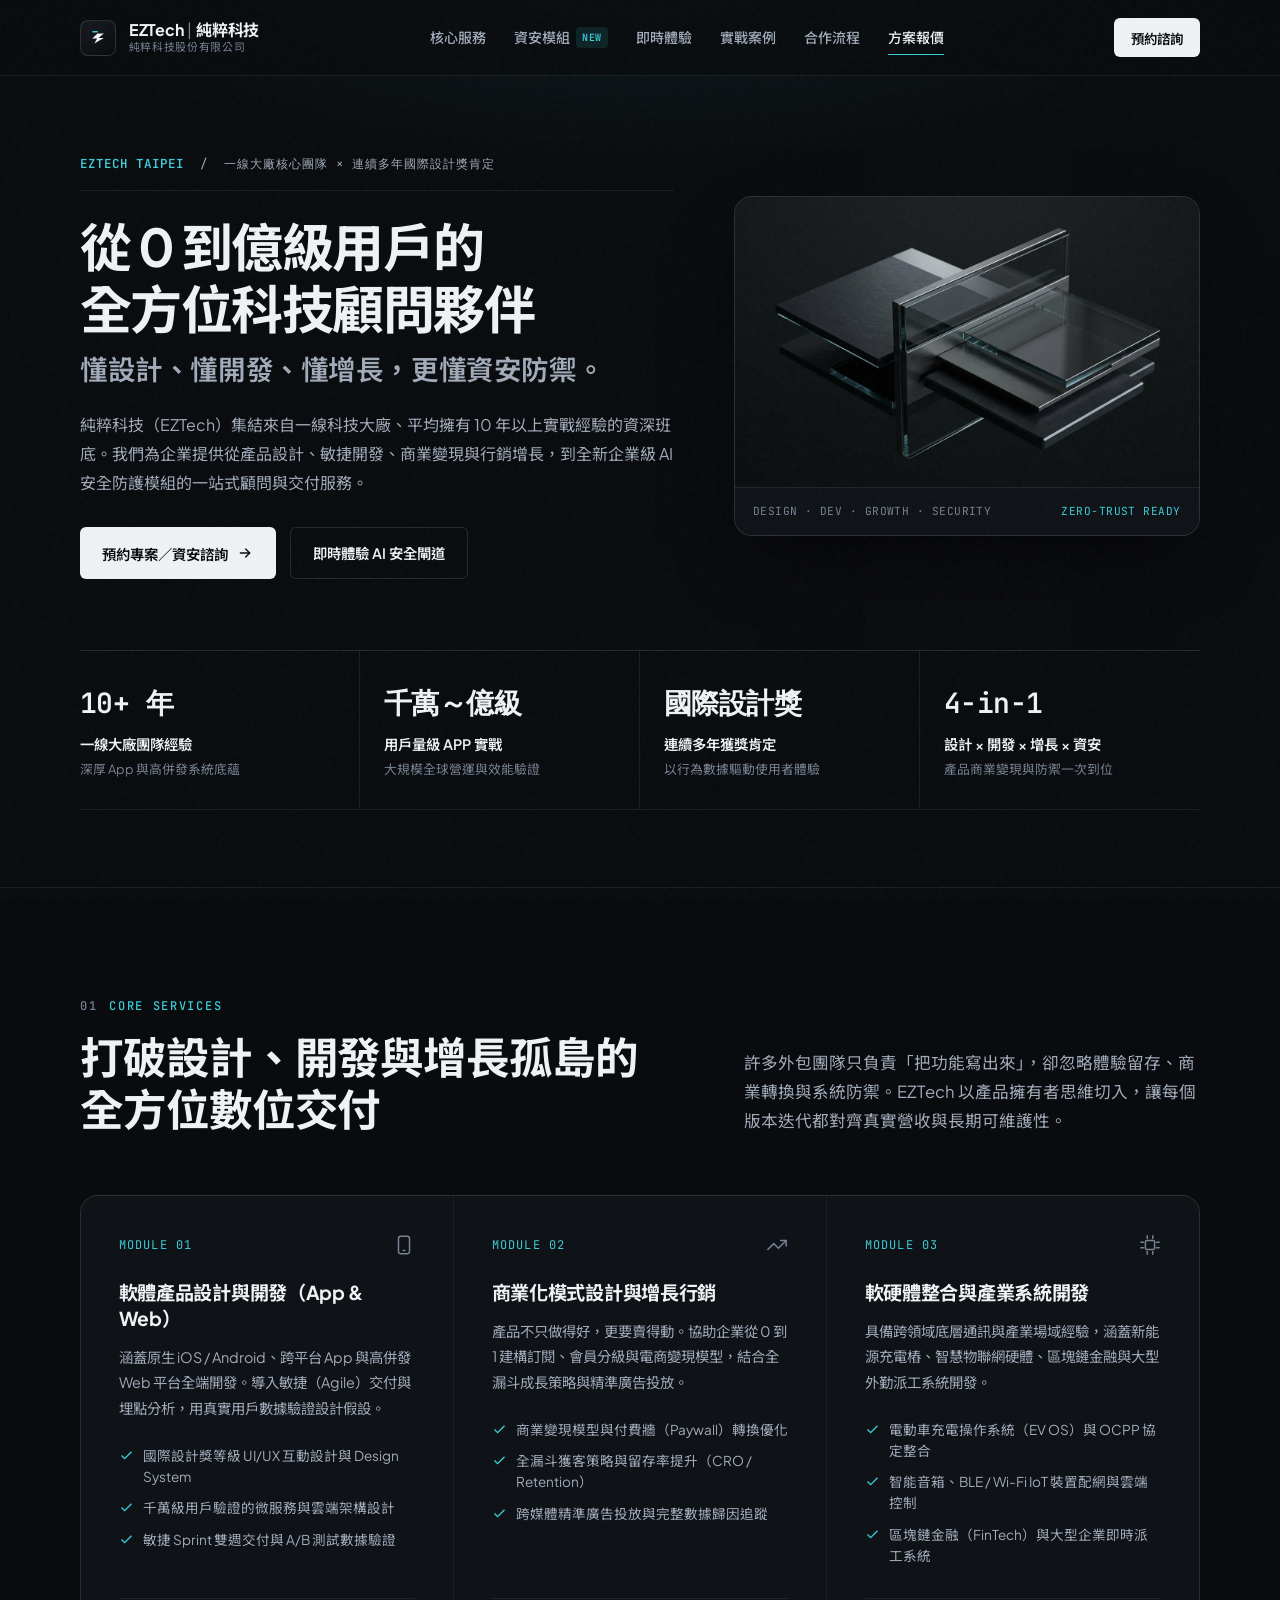
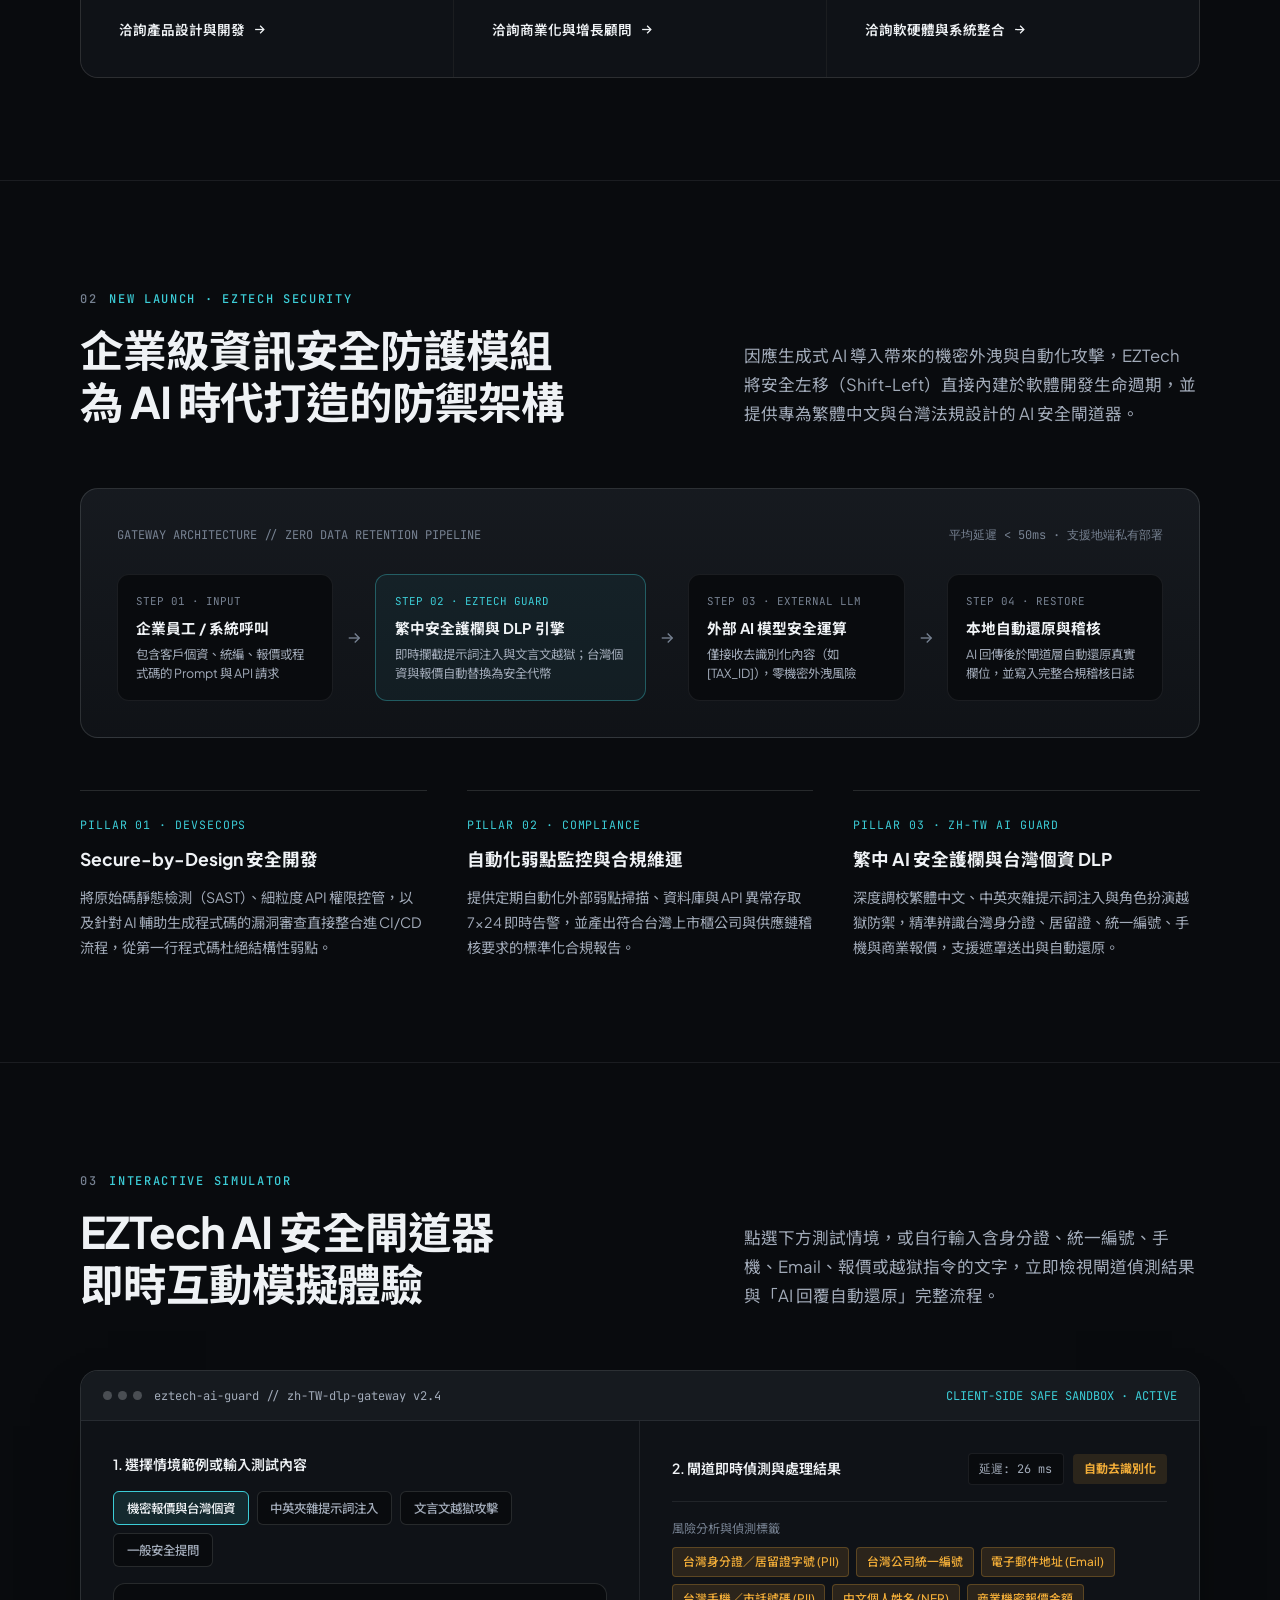
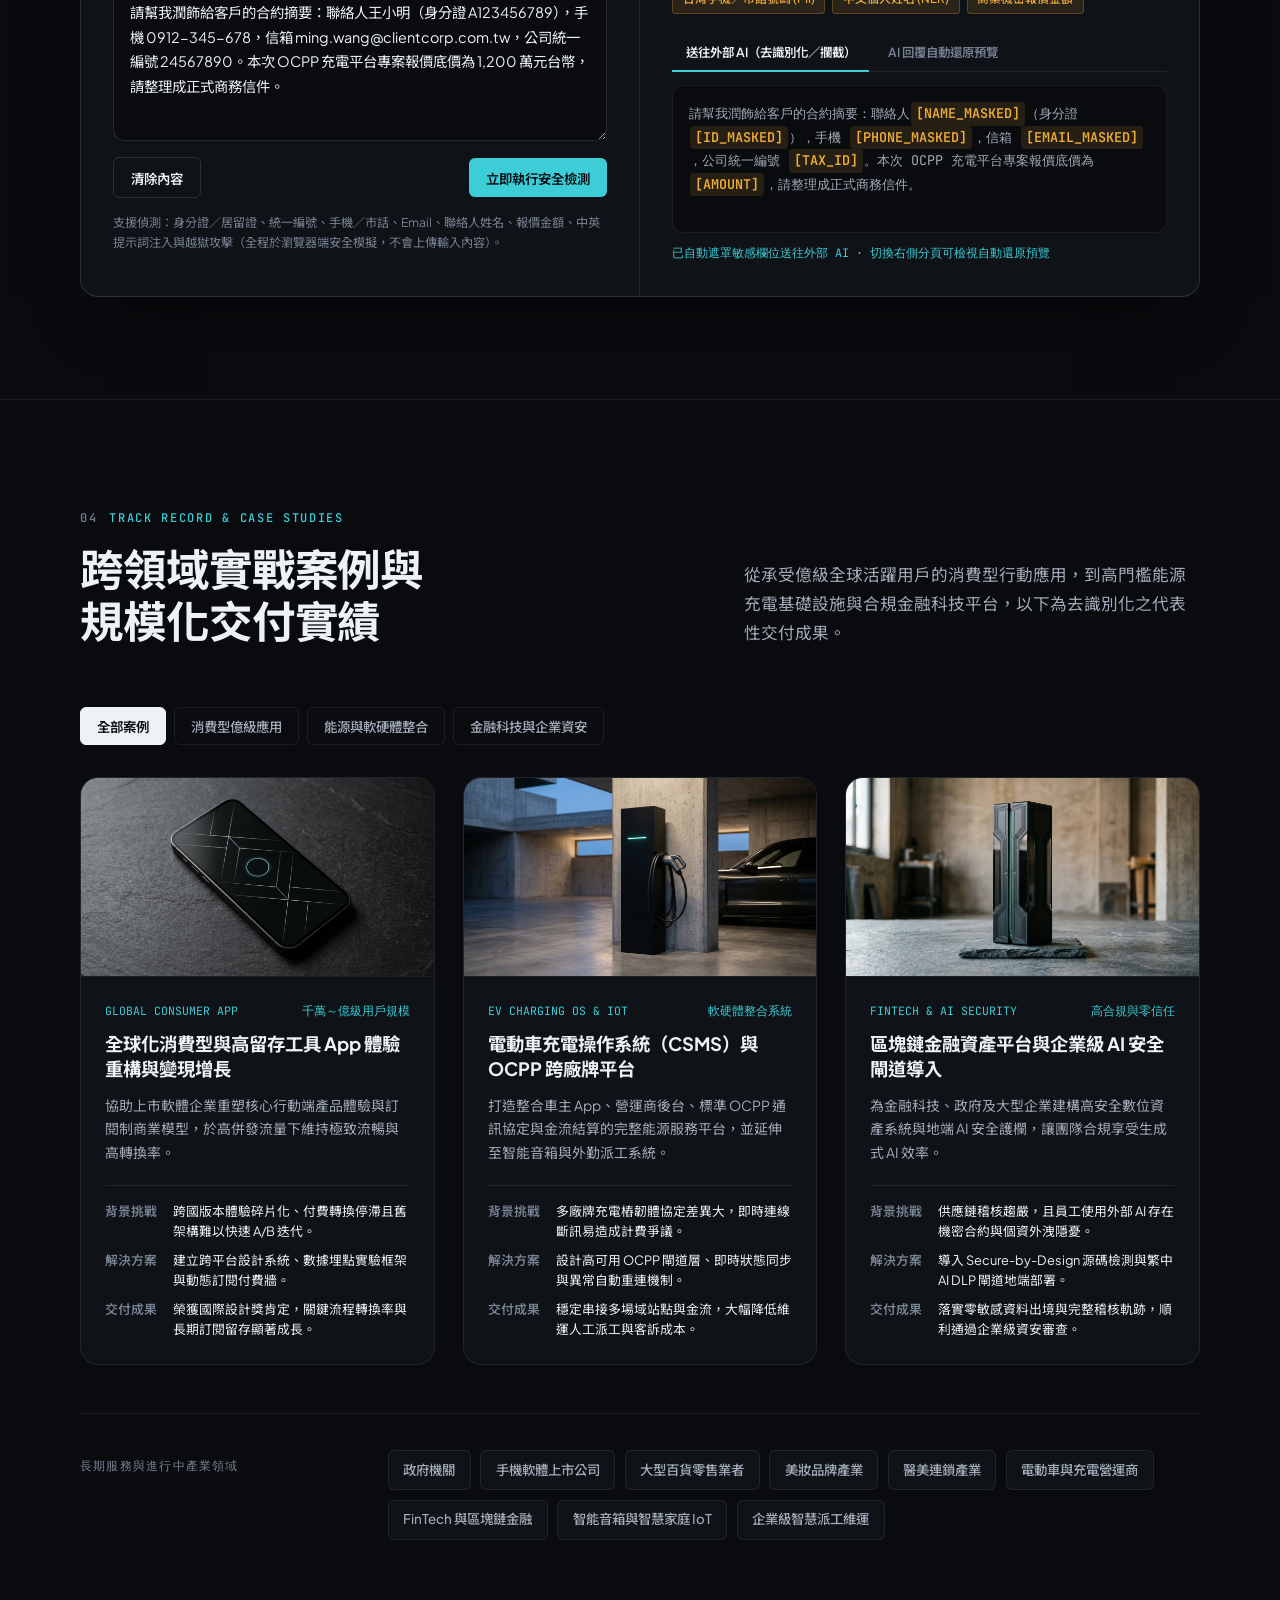
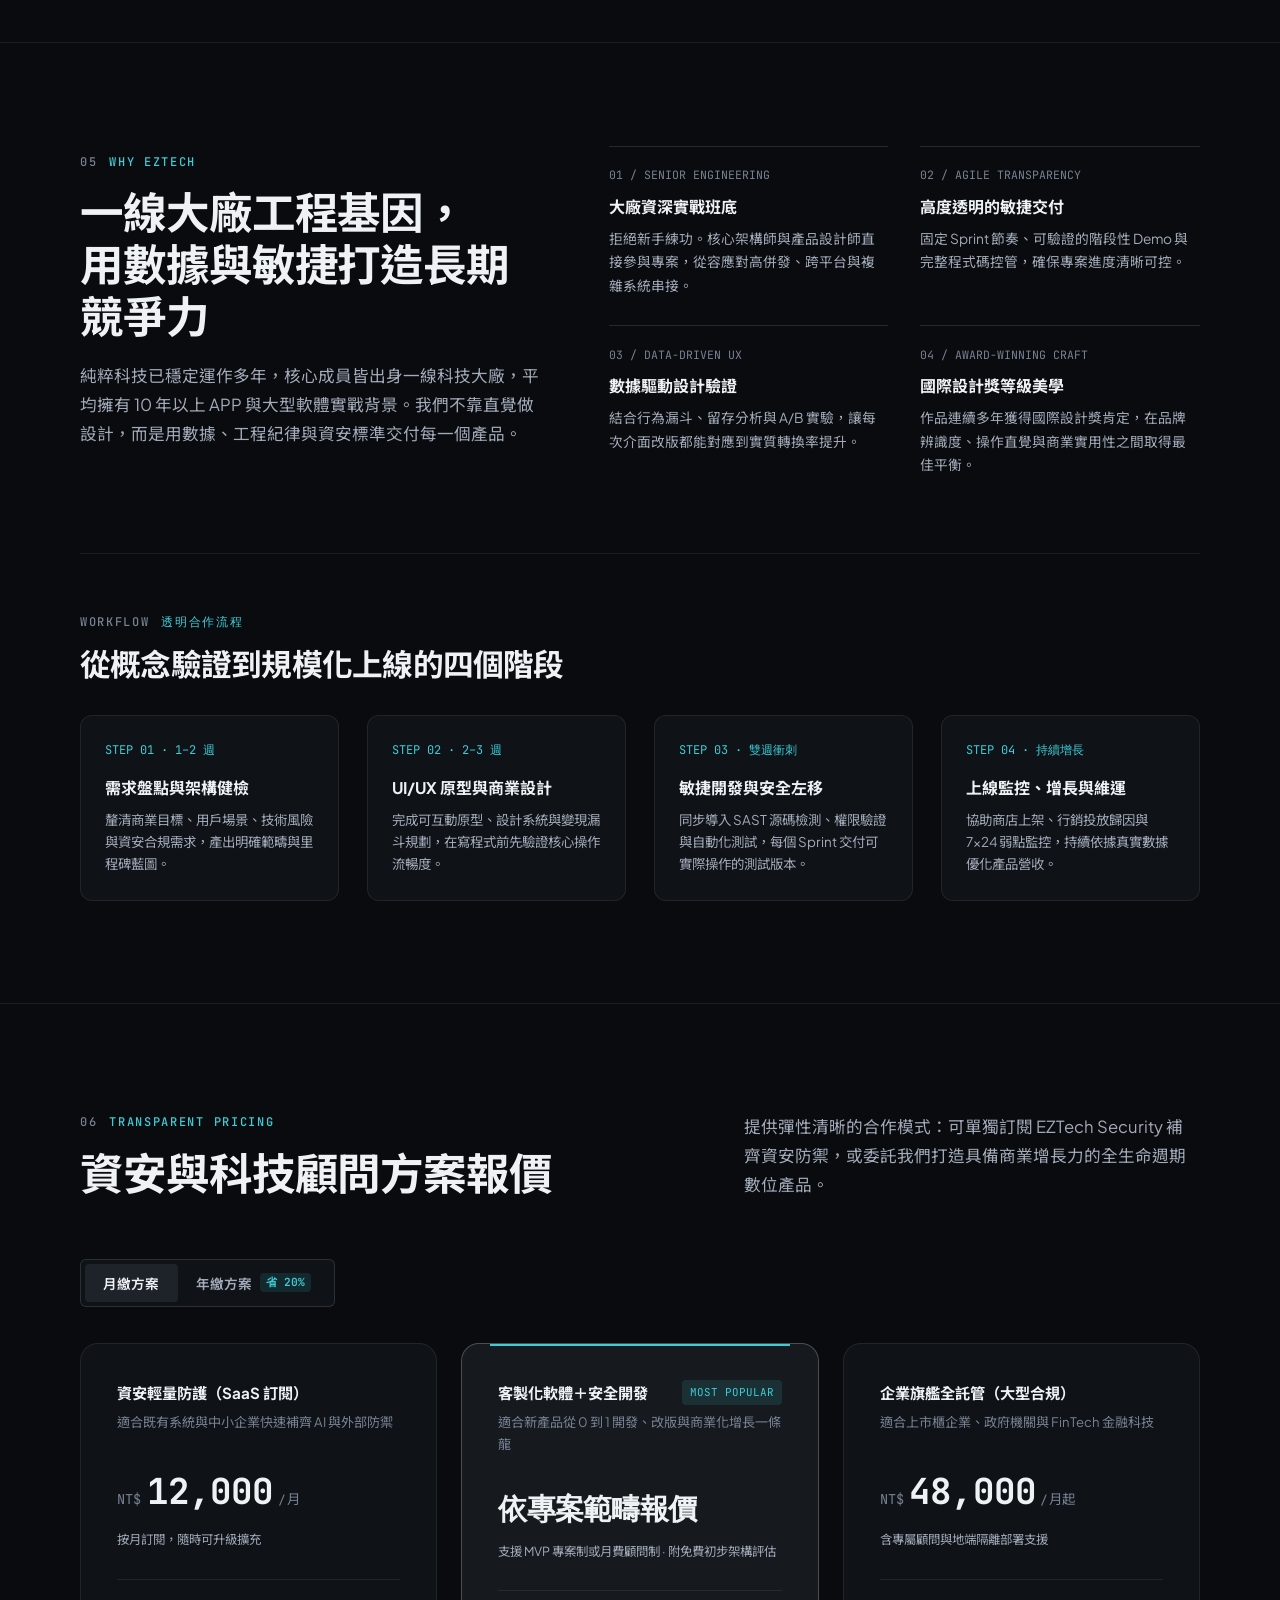
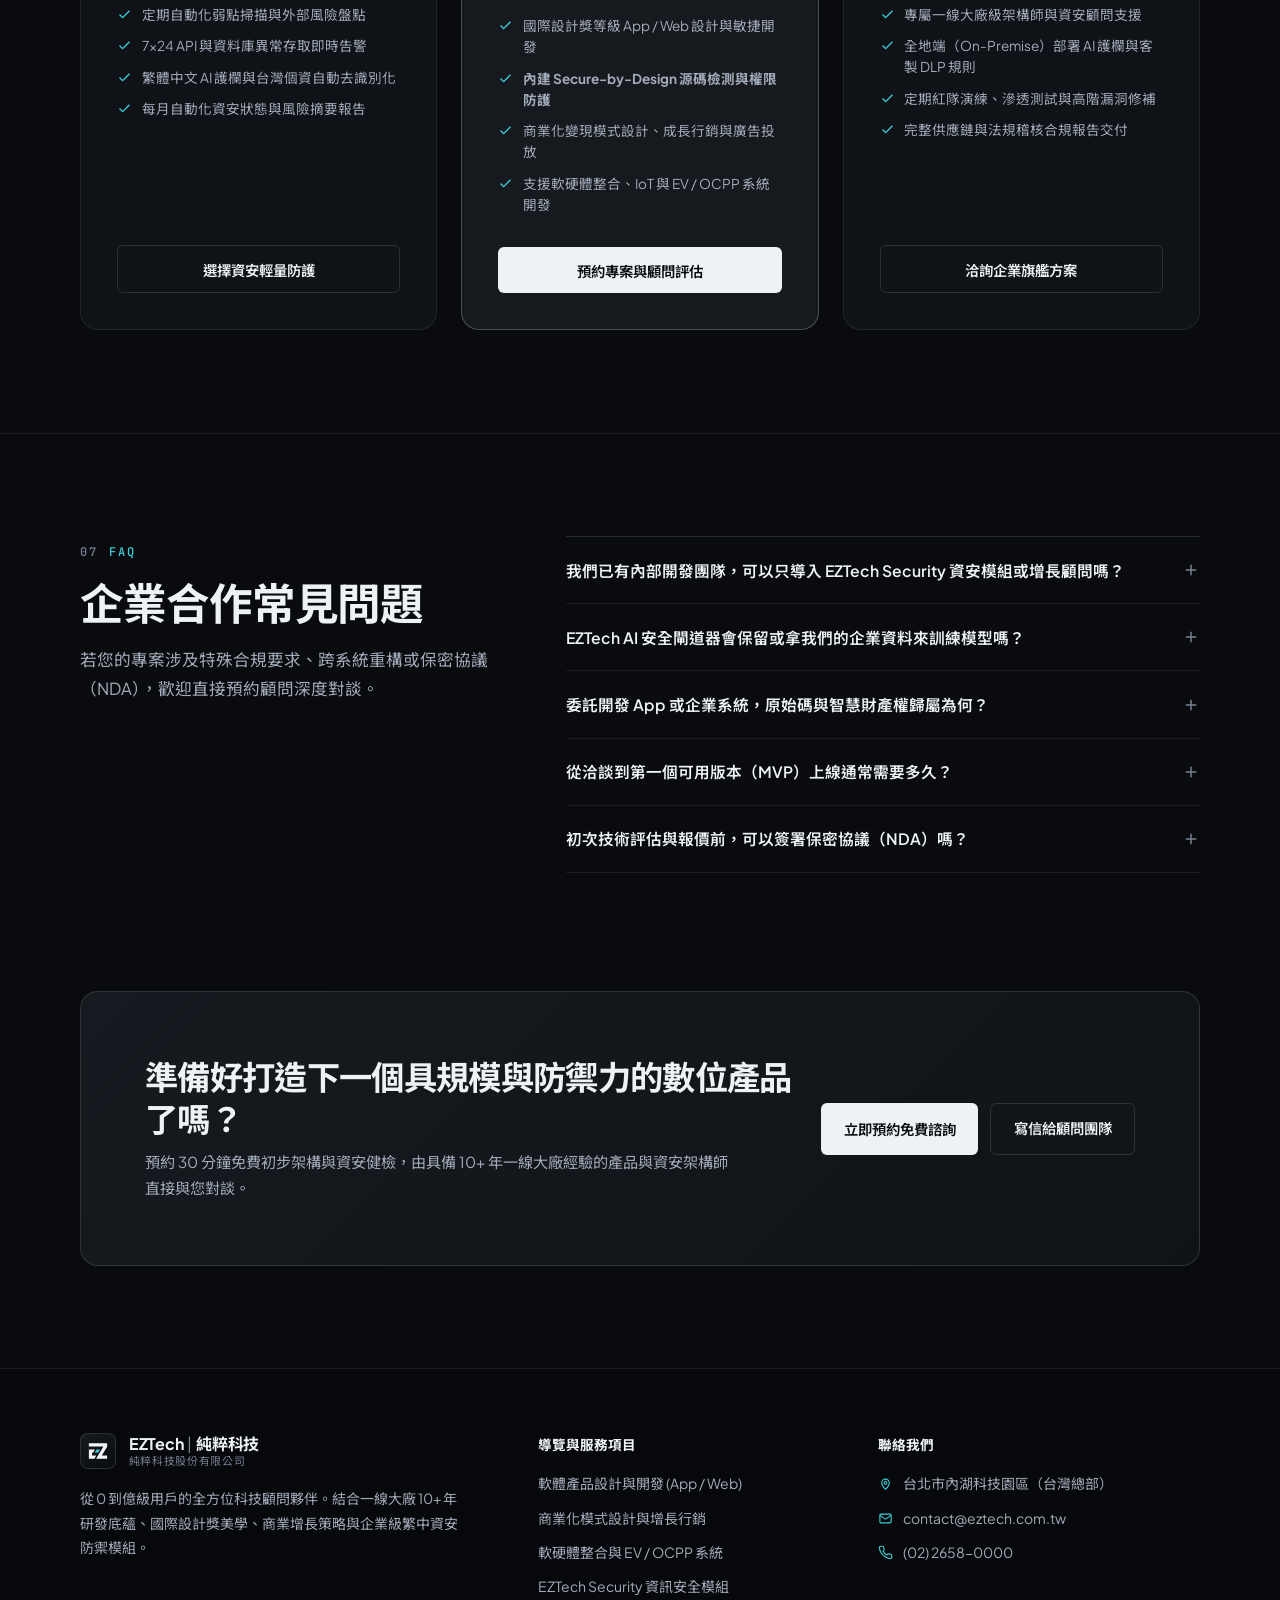
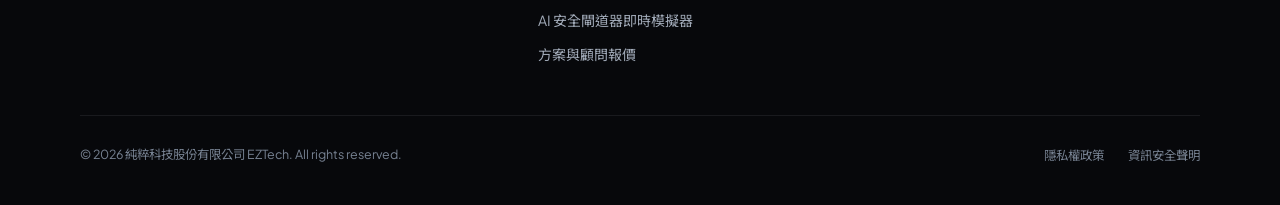
==== commit 08eaee56: "feat: add finalized EZTech Concept A vector monogram logo and update site branding" ====
--- a/index.html
+++ b/index.html
@@ -857,9 +857,10 @@
         <div>
           <a href="#top" class="brand">
             <div class="brand__mark" aria-hidden="true">
-              <svg width="20" height="20" viewBox="0 0 24 24" fill="none">
-                <path d="M5 6.5H19L12.5 12H19L7.5 18.5L11 12.5H5L11.5 6.5H5Z" fill="#F2F4F7"/>
-                <rect x="5" y="3.5" width="7" height="1.8" rx="0.9" fill="#3CCBD7"/>
+              <svg width="24" height="24" viewBox="0 0 100 100" fill="none">
+                <path d="M12 18H88V32L65.8 69H88V82H42L72.6 31H12V18Z" fill="#F2F4F7"/>
+                <path d="M12 44H37.2L29.4 57H25V69H43L35.2 82H12V44Z" fill="#F2F4F7"/>
+                <path d="M44 44H58L50.2 57H36.2L44 44Z" fill="#3CCBD7"/>
               </svg>
             </div>
             <div class="brand__text">
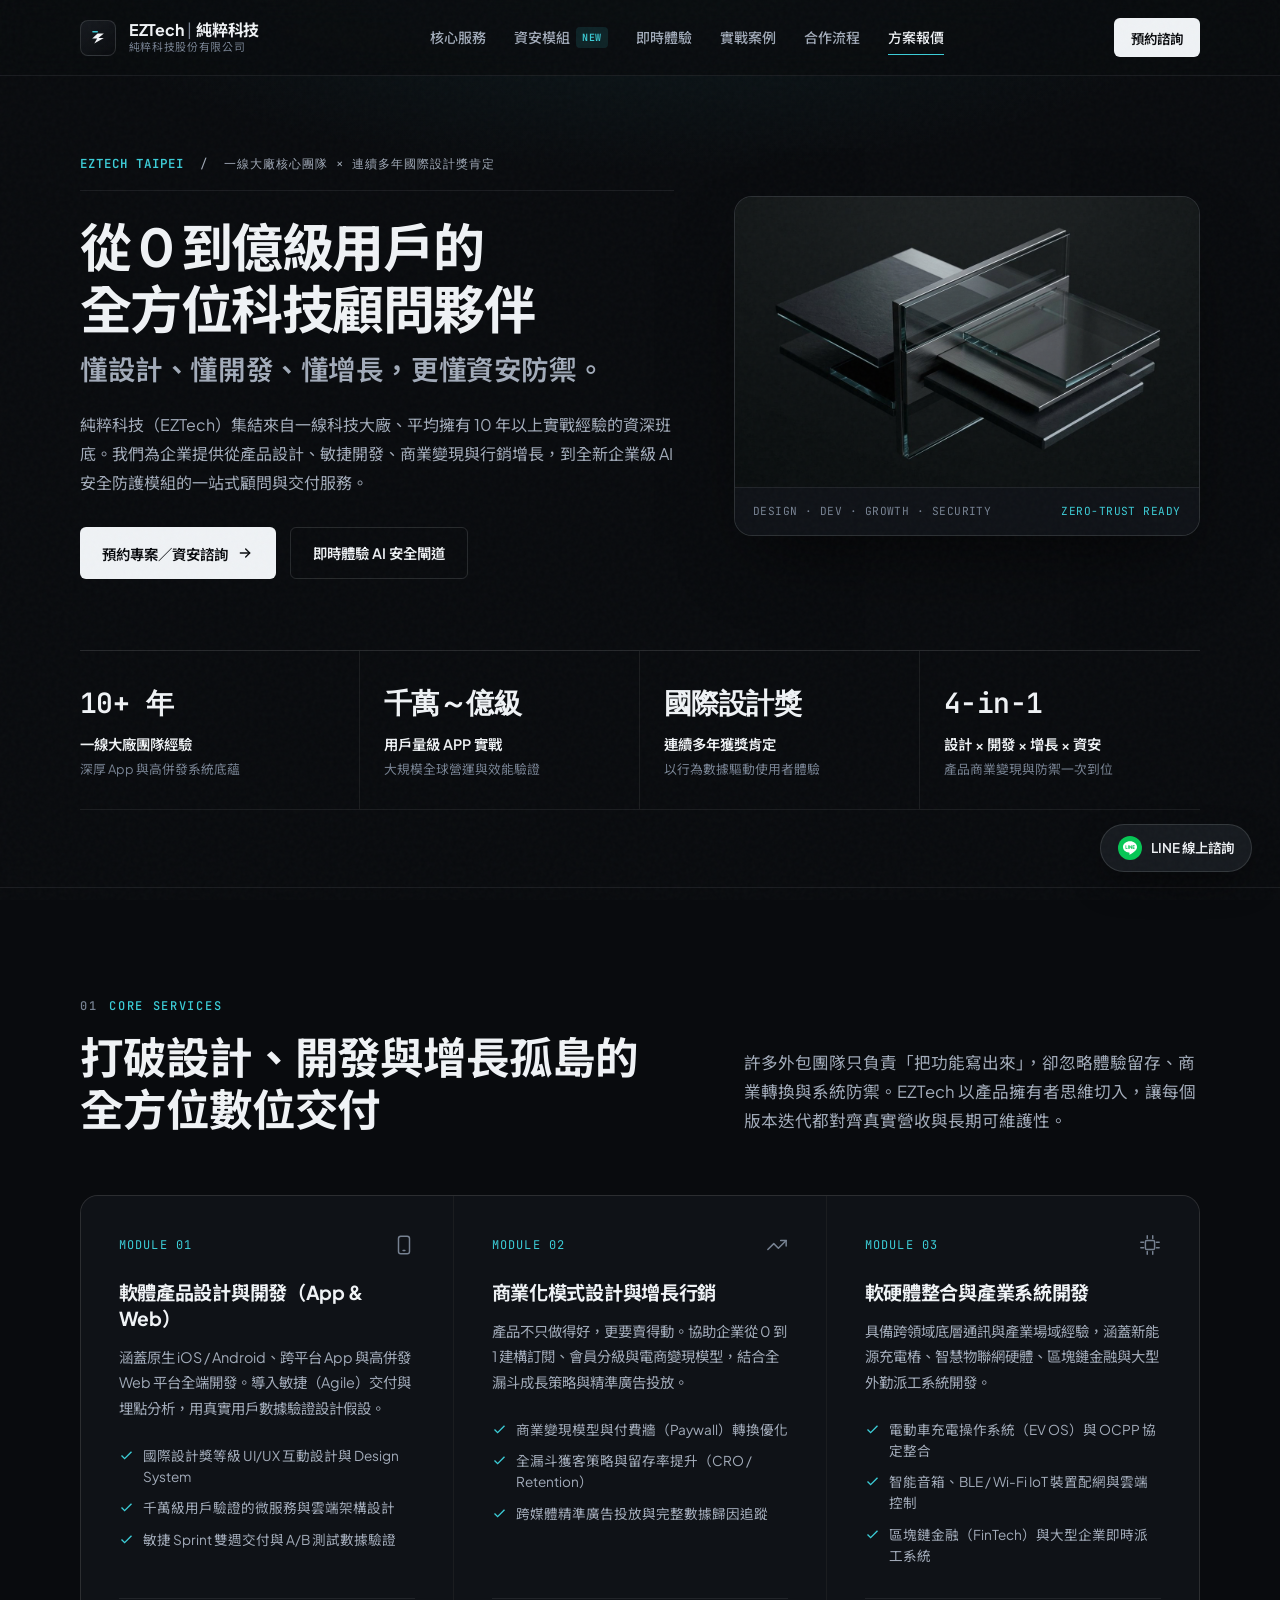
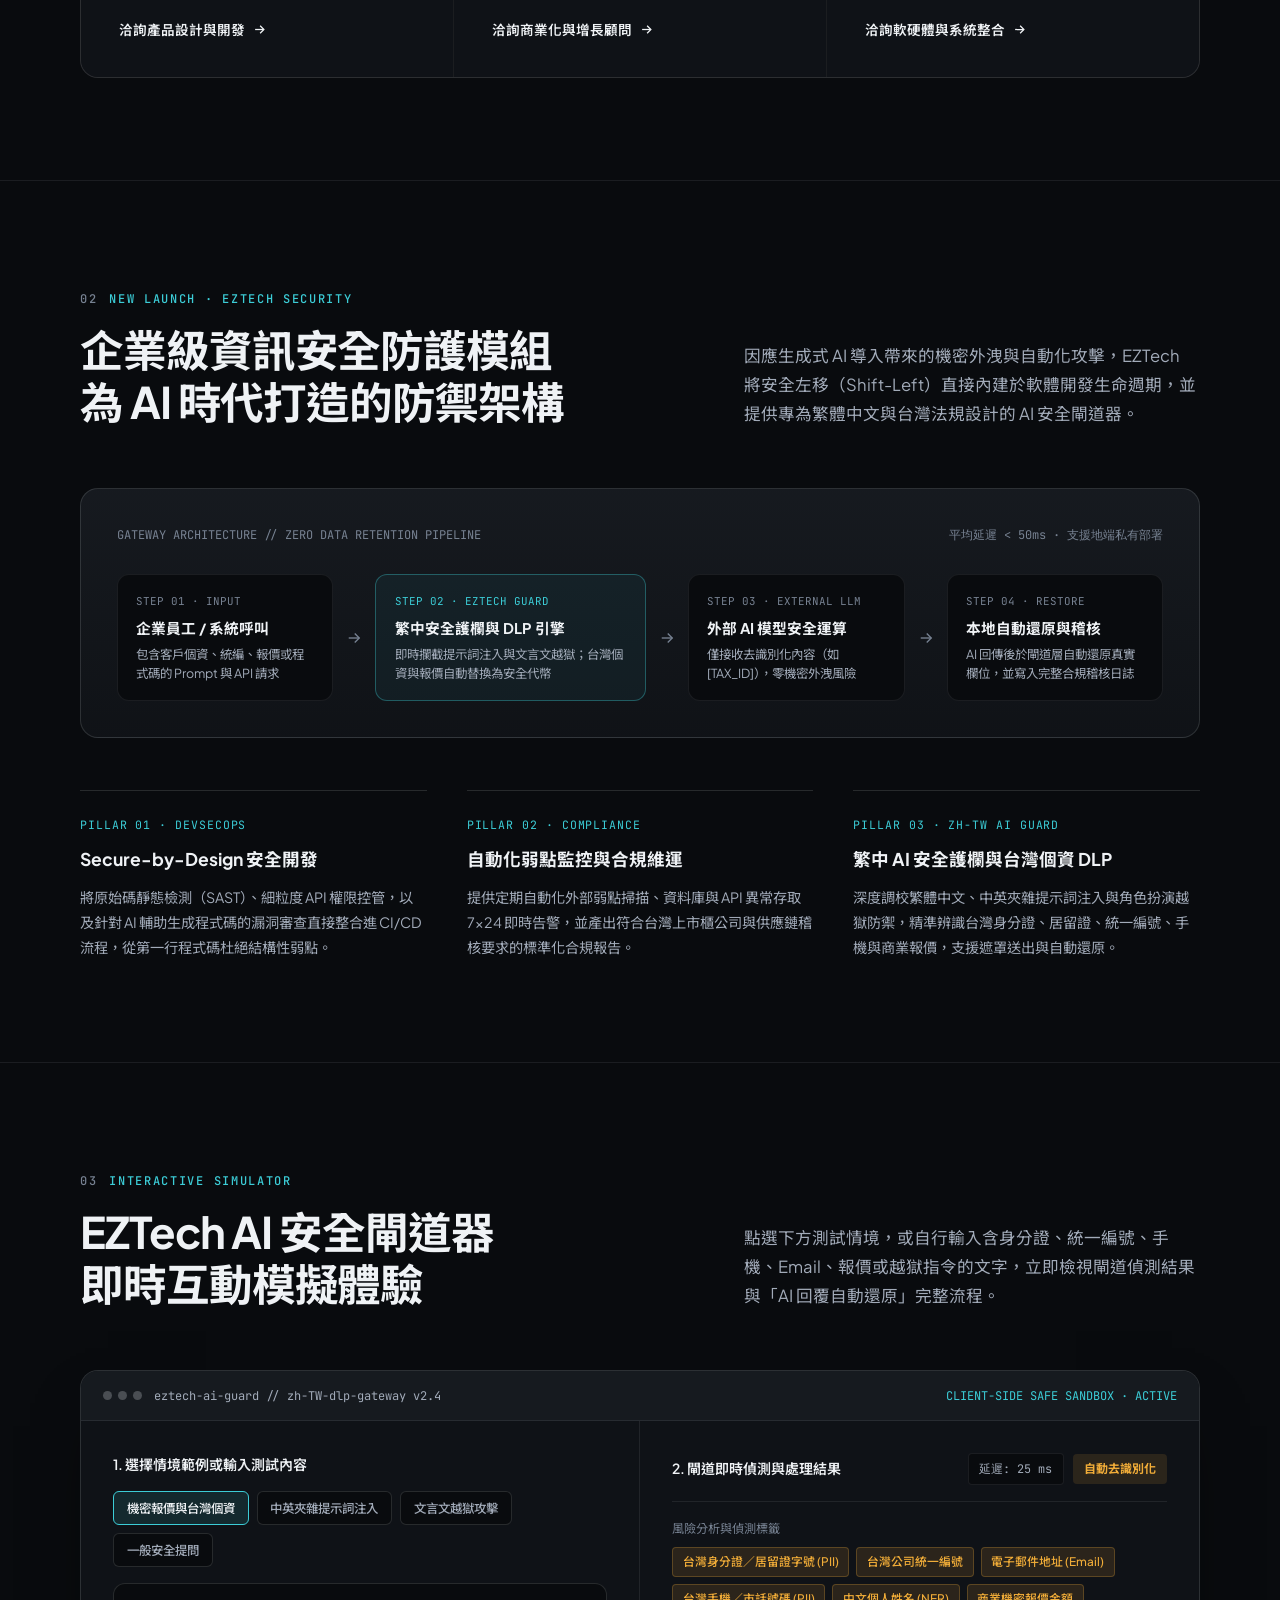
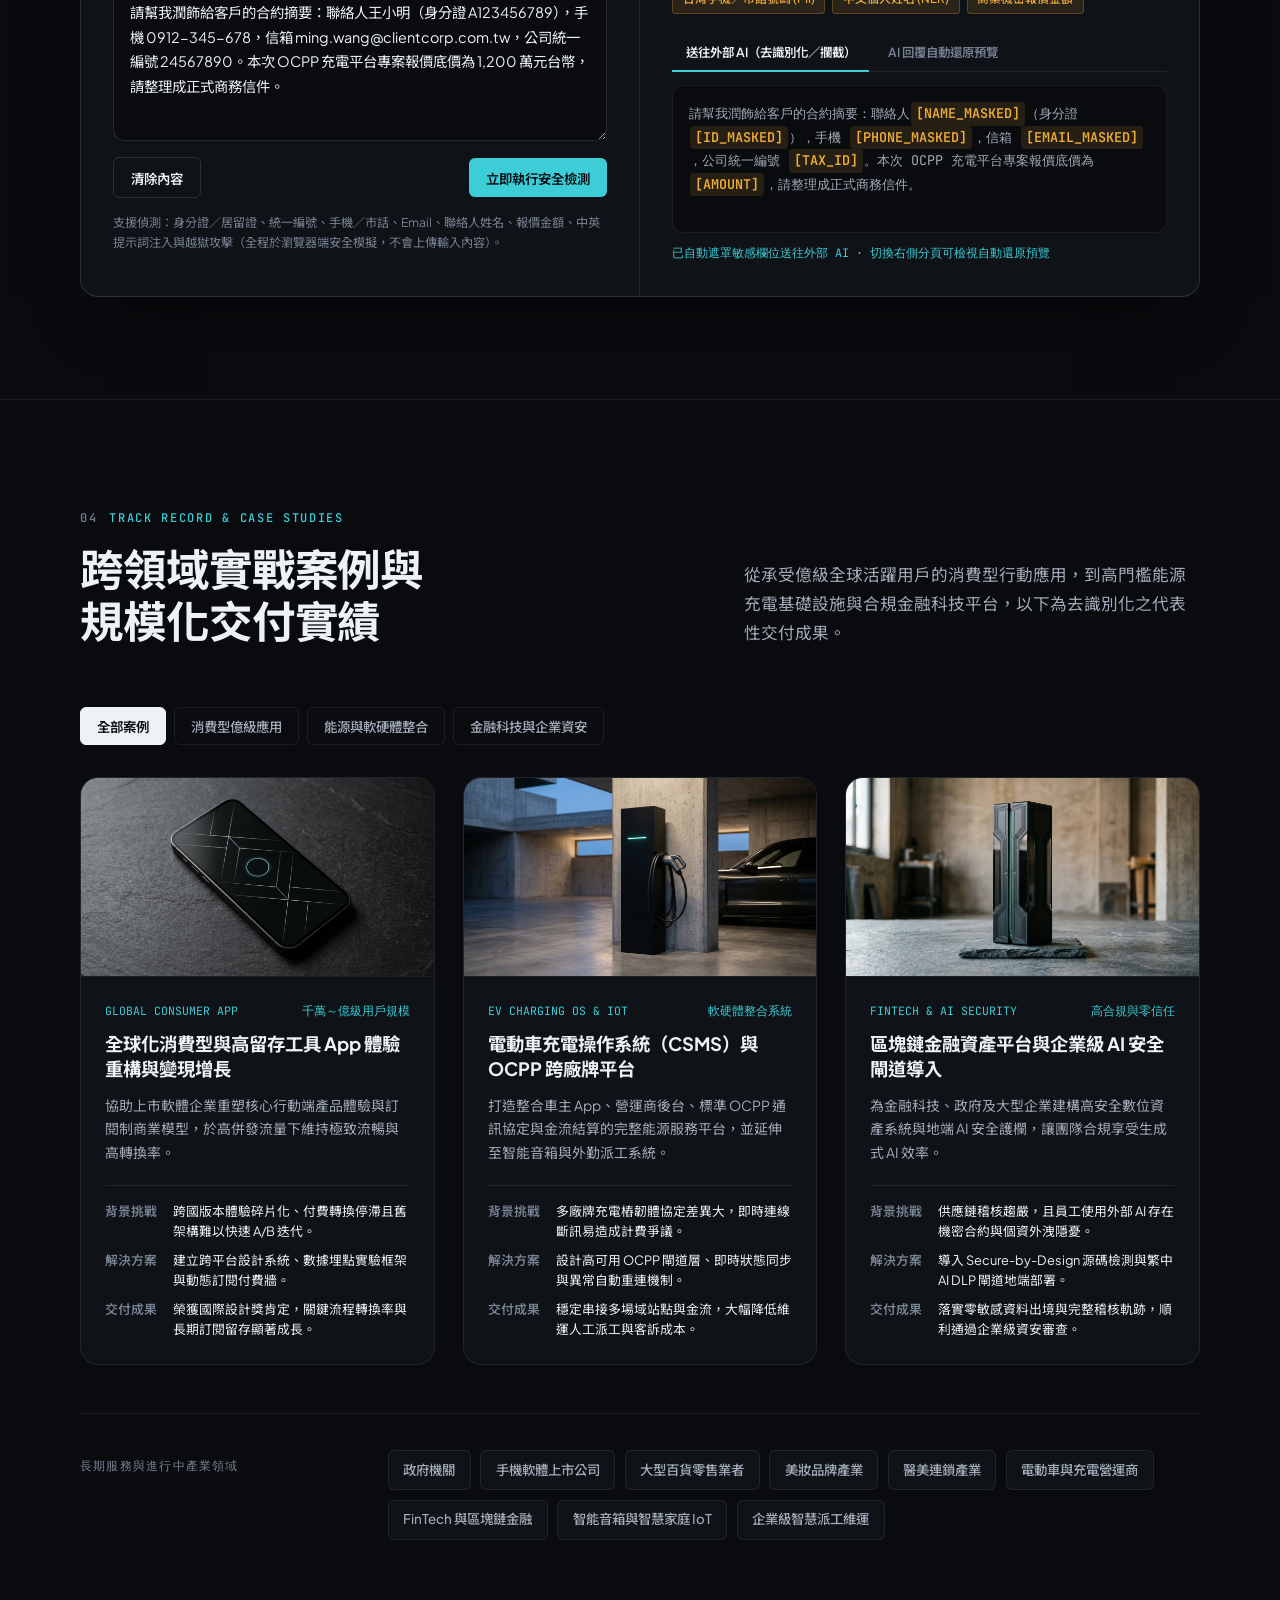
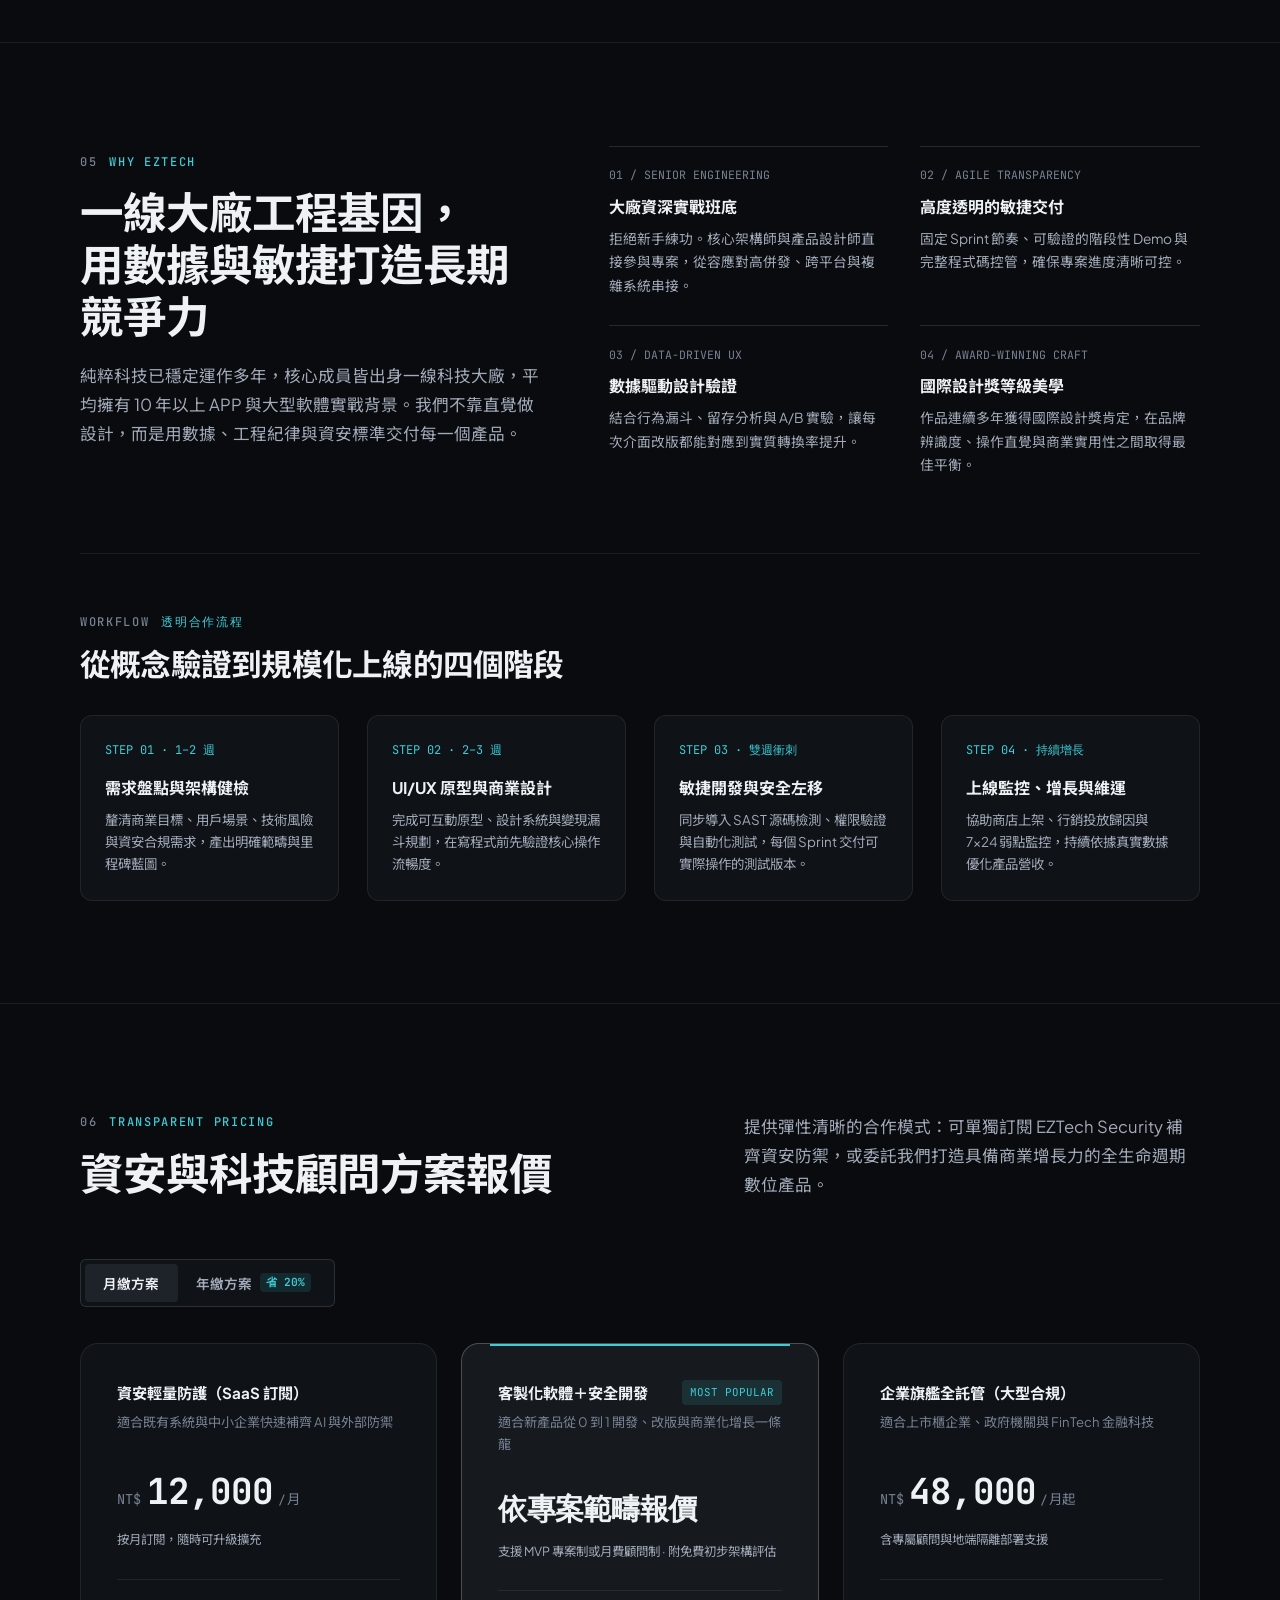
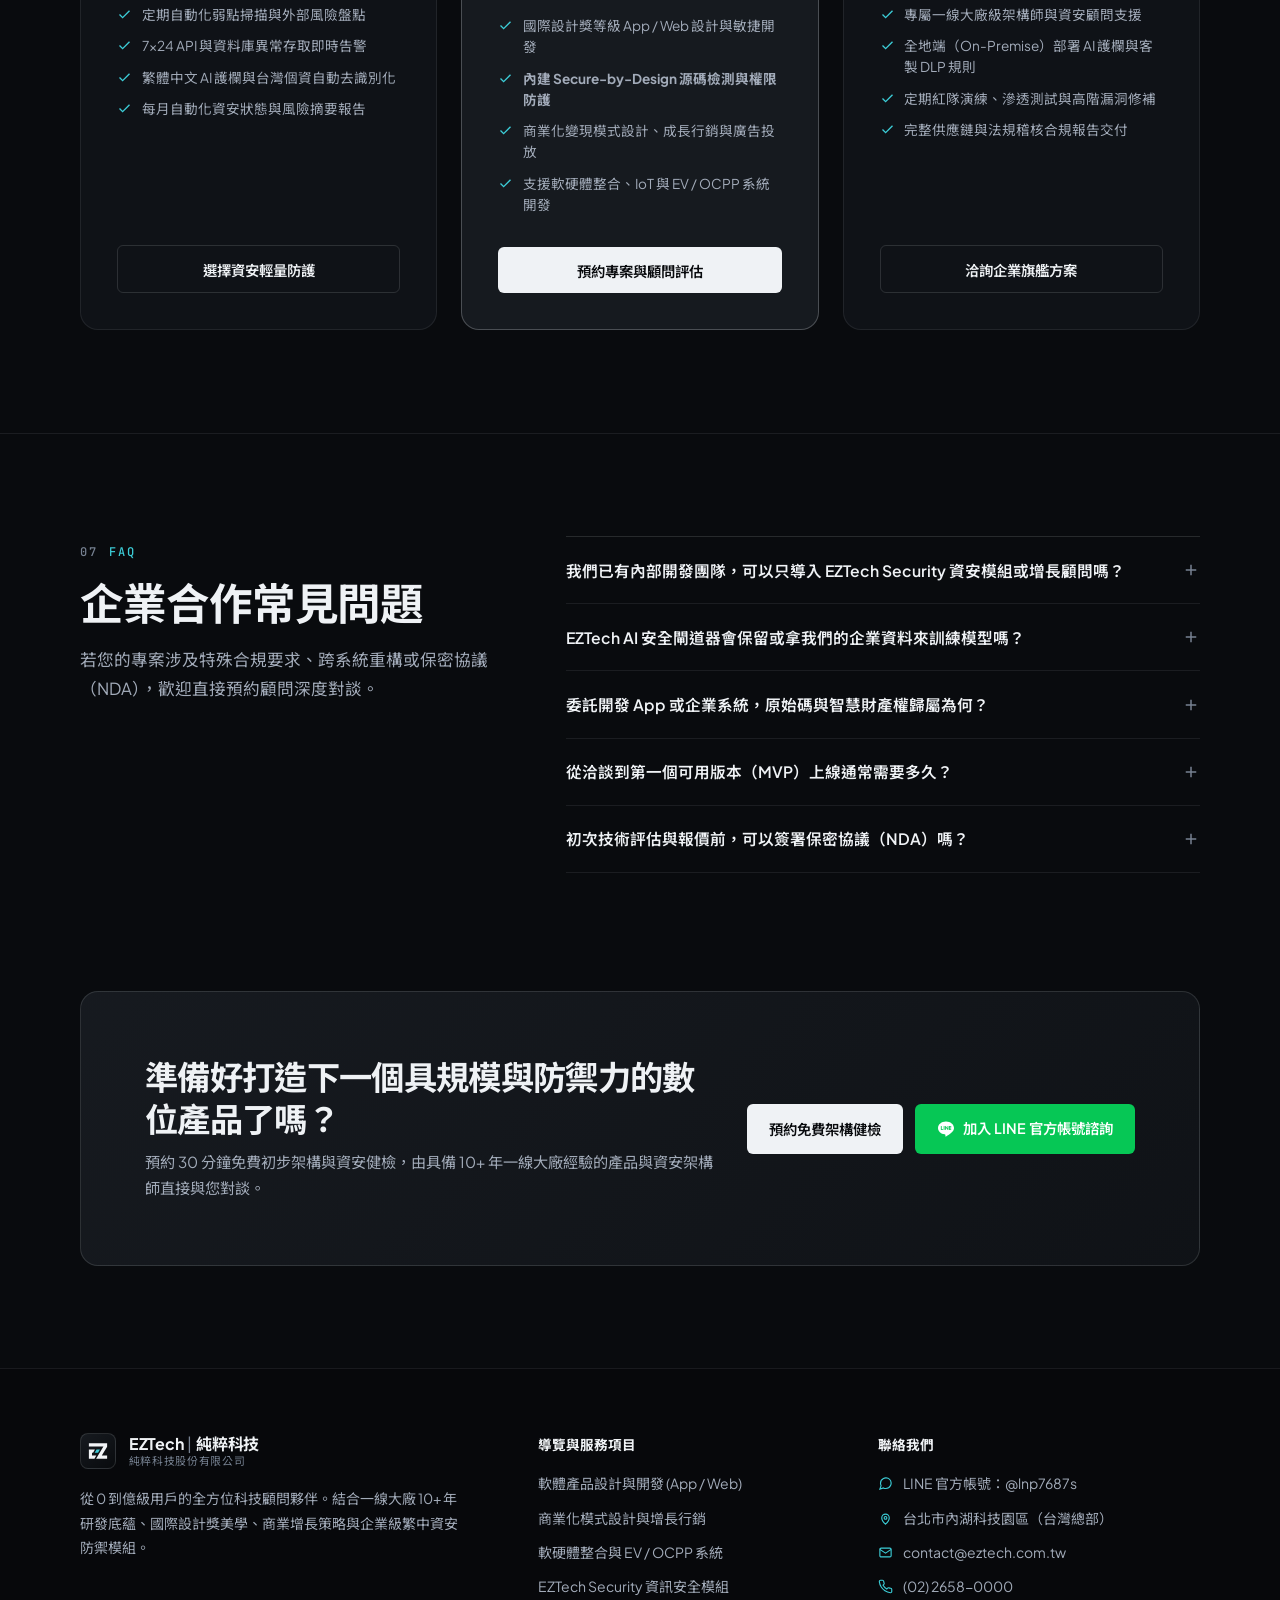
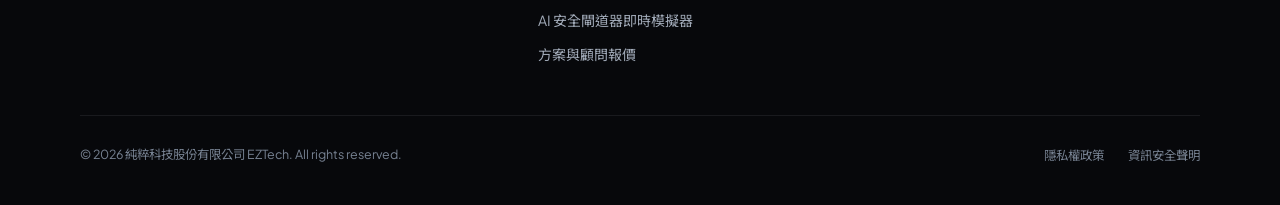
==== commit 918a5075: "feat: integrate LINE Official Account (@lnp7687s) consultation flow and quick-chat CTA" ====
--- a/index.html
+++ b/index.html
@@ -839,10 +839,11 @@
           </div>
           <div class="cta-band__actions">
             <button type="button" class="btn btn--primary" data-open-modal data-plan="30 分鐘免費架構與資安健檢" data-modules="軟體開發,資訊安全模組">
-              立即預約免費諮詢
+              預約免費架構健檢
             </button>
-            <a href="mailto:contact@eztech.com.tw" class="btn btn--ghost">
-              寫信給顧問團隊
+            <a href="https://line.me/R/oaMessage/@lnp7687s/?%E6%82%A8%E5%A5%BD%EF%BC%8C%E6%88%91%E6%83%B3%E9%A0%90%E7%B4%84%20EZTech%20%E5%B0%88%E6%A1%88%EF%BC%8F%E8%B3%87%E5%AE%89%E8%AB%AE%E8%A9%A2%E3%80%82" target="_blank" rel="noopener noreferrer" class="btn btn--line">
+              <svg viewBox="0 0 24 24" fill="currentColor" aria-hidden="true"><path d="M19.365 9.863c.349 0 .63.285.63.631 0 .345-.281.63-.63.63H17.61v1.125h1.755c.349 0 .63.283.63.63 0 .344-.281.629-.63.629h-2.386c-.345 0-.627-.285-.627-.629V8.108c0-.345.282-.63.627-.63h2.386c.349 0 .63.285.63.63 0 .349-.281.63-.63.63H17.61v1.125h1.755zm-3.855 3.016c0 .27-.174.51-.432.596-.064.021-.133.031-.199.031-.211 0-.391-.09-.51-.25l-2.443-3.317v2.94c0 .344-.279.629-.631.629-.346 0-.626-.285-.626-.629V8.108c0-.27.173-.51.43-.595.06-.023.136-.033.194-.033.195 0 .375.104.495.254l2.462 3.33V8.108c0-.345.282-.63.63-.63.345 0 .63.285.63.63v4.771zm-5.741 0c0 .344-.282.629-.631.629-.345 0-.627-.285-.627-.629V8.108c0-.345.282-.63.627-.63.349 0 .631.285.631.63v4.771zm-2.466.629H4.917c-.345 0-.63-.285-.63-.629V8.108c0-.345.285-.63.63-.63.348 0 .63.285.63.63v4.141h1.756c.348 0 .629.283.629.63 0 .344-.281.629-.629.629M24 10.314C24 4.943 18.615.572 12 .572S0 4.943 0 10.314c0 4.811 4.27 8.842 10.035 9.608.391.082.923.258 1.058.59.12.301.079.766.038 1.08l-.164 1.02c-.045.301-.24 1.186 1.049.645 1.291-.539 6.916-4.078 9.436-6.975C23.176 14.393 24 12.458 24 10.314"/></svg>
+              加入 LINE 官方帳號諮詢
             </a>
           </div>
         </div>
@@ -889,6 +890,10 @@
           <h3 class="footer-heading">聯絡我們</h3>
           <!-- 提醒：正式上線前請確認以下地址、信箱與電話為最新官方聯絡資訊 -->
           <ul class="footer-links footer-contact">
+            <li>
+              <svg viewBox="0 0 24 24" fill="none" stroke="currentColor" stroke-width="1.8" aria-hidden="true"><path d="M21 11.5a8.38 8.38 0 0 1-.9 3.8 8.5 8.5 0 0 1-7.6 4.7 8.38 8.38 0 0 1-3.8-.9L3 21l1.9-5.7a8.38 8.38 0 0 1-.9-3.8 8.5 8.5 0 0 1 4.7-7.6 8.38 8.38 0 0 1 3.8-.9h.5a8.48 8.48 0 0 1 8 8v.5z"></path></svg>
+              <a href="https://line.me/R/ti/p/@lnp7687s" target="_blank" rel="noopener noreferrer">LINE 官方帳號：@lnp7687s</a>
+            </li>
             <li>
               <svg viewBox="0 0 24 24" fill="none" stroke="currentColor" stroke-width="1.8" aria-hidden="true"><path d="M12 21s-6-5.3-6-10a6 6 0 1 1 12 0c0 4.7-6 10-6 10z"></path><circle cx="12" cy="11" r="2.2"></circle></svg>
               <span>台北市內湖科技園區（台灣總部）</span>
@@ -915,6 +920,14 @@
     </div>
   </footer>
 
+  <!-- Floating LINE Quick-Chat Button -->
+  <a href="https://line.me/R/oaMessage/@lnp7687s/?%E6%82%A8%E5%A5%BD%EF%BC%8C%E6%88%91%E6%83%B3%E8%AB%AE%E8%A9%A2%20EZTech%20%E5%B0%88%E6%A1%88%E9%96%8B%E7%99%BC%EF%BC%8F%E8%B3%87%E5%AE%89%E6%9C%8D%E5%8B%99%E3%80%82" target="_blank" rel="noopener noreferrer" class="floating-line" aria-label="透過 LINE 官方帳號（@lnp7687s）線上諮詢">
+    <span class="floating-line__icon" aria-hidden="true">
+      <svg width="14" height="14" viewBox="0 0 24 24" fill="currentColor"><path d="M19.365 9.863c.349 0 .63.285.63.631 0 .345-.281.63-.63.63H17.61v1.125h1.755c.349 0 .63.283.63.63 0 .344-.281.629-.63.629h-2.386c-.345 0-.627-.285-.627-.629V8.108c0-.345.282-.63.627-.63h2.386c.349 0 .63.285.63.63 0 .349-.281.63-.63.63H17.61v1.125h1.755zm-3.855 3.016c0 .27-.174.51-.432.596-.064.021-.133.031-.199.031-.211 0-.391-.09-.51-.25l-2.443-3.317v2.94c0 .344-.279.629-.631.629-.346 0-.626-.285-.626-.629V8.108c0-.27.173-.51.43-.595.06-.023.136-.033.194-.033.195 0 .375.104.495.254l2.462 3.33V8.108c0-.345.282-.63.63-.63.345 0 .63.285.63.63v4.771zm-5.741 0c0 .344-.282.629-.631.629-.345 0-.627-.285-.627-.629V8.108c0-.345.282-.63.627-.63.349 0 .631.285.631.63v4.771zm-2.466.629H4.917c-.345 0-.63-.285-.63-.629V8.108c0-.345.285-.63.63-.63.348 0 .63.285.63.63v4.141h1.756c.348 0 .629.283.629.63 0 .344-.281.629-.629.629M24 10.314C24 4.943 18.615.572 12 .572S0 4.943 0 10.314c0 4.811 4.27 8.842 10.035 9.608.391.082.923.258 1.058.59.12.301.079.766.038 1.08l-.164 1.02c-.045.301-.24 1.186 1.049.645 1.291-.539 6.916-4.078 9.436-6.975C23.176 14.393 24 12.458 24 10.314"/></svg>
+    </span>
+    <span class="floating-line__label">LINE 線上諮詢</span>
+  </a>
+
   <!-- ==================== 12. Accessible Consultation Modal ==================== -->
   <div id="consult-modal" class="modal-backdrop" role="dialog" aria-modal="true" aria-labelledby="consult-modal-title" hidden>
     <div class="modal-dialog">
@@ -923,9 +936,9 @@
       </button>
 
       <div id="modal-form-container">
-        <div class="eyebrow" style="margin-bottom: 0.45rem;">EZTECH ADVISORY</div>
+        <div class="eyebrow" style="margin-bottom: 0.45rem;">EZTECH ADVISORY · LINE @lnp7687s</div>
         <h3 id="consult-modal-title" class="modal-title">預約專案與資安諮詢</h3>
-        <p class="modal-sub">填寫以下資訊，我們將於 1 個工作日內安排資深產品或資安架構師與您聯繫（可於首次對談前簽署 NDA）。</p>
+        <p class="modal-sub">填寫需求後將自動帶入摘要至 EZTech LINE 官方帳號（@lnp7687s），由資深產品與資安顧問一對一快速回覆。</p>
 
         <form id="consult-form" class="form-grid">
           <div class="form-row-2">
@@ -964,22 +977,27 @@
             <textarea id="consult-notes" name="notes" placeholder="簡述您的產品構想、系統架構、預計時程或是否需先簽署 NDA..."></textarea>
           </div>
 
-          <button id="consult-submit-btn" type="submit" class="btn btn--primary btn--full">
-            送出諮詢申請
+          <button id="consult-submit-btn" type="submit" class="btn btn--line btn--full">
+            送出並前往 LINE 官方帳號預約
           </button>
         </form>
+
+        <div class="modal-direct-line">
+          不想填表單？直接前往
+          <a href="https://line.me/R/ti/p/@lnp7687s" target="_blank" rel="noopener noreferrer">LINE 官方帳號（@lnp7687s）</a>
+        </div>
       </div>
 
       <div id="modal-success-container" class="form-feedback" aria-live="polite">
         <div class="form-feedback__icon" aria-hidden="true">
           <svg width="24" height="24" viewBox="0 0 24 24" fill="none" stroke="currentColor" stroke-width="2.4"><polyline points="20 6 9 17 4 12"></polyline></svg>
         </div>
-        <h3 id="feedback-title" class="modal-title">諮詢摘要已建立</h3>
+        <h3 id="feedback-title" class="modal-title">已為您準備好 LINE 預約訊息</h3>
         <p id="feedback-desc" class="modal-sub" style="margin-bottom: 0.75rem;"></p>
         <div class="form-feedback__actions">
-          <a id="feedback-mailto-link" href="#" class="btn btn--primary btn--sm">以 Email 直接寄出</a>
-          <button id="feedback-copy-btn" type="button" class="btn btn--ghost btn--sm">複製諮詢摘要</button>
-          <button type="button" class="btn btn--ghost btn--sm" data-close-modal="consult-modal">返回網站</button>
+          <a id="feedback-line-link" href="https://line.me/R/ti/p/@lnp7687s" target="_blank" rel="noopener noreferrer" class="btn btn--line btn--sm">開啟 LINE 官方帳號傳送</a>
+          <button id="feedback-copy-btn" type="button" class="btn btn--ghost btn--sm">複製需求摘要</button>
+          <a id="feedback-mailto-link" href="#" class="btn btn--ghost btn--sm">改用 Email 寄出</a>
         </div>
       </div>
     </div>
--- a/styles.css
+++ b/styles.css
@@ -2022,6 +2022,85 @@
   margin-top: 0.4rem;
 }
 
+/* LINE Official Account Integration Styling */
+.btn--line {
+  background-color: #06C755;
+  color: #ffffff;
+}
+
+.btn--line:hover {
+  background-color: #05b34c;
+  transform: translateY(-1px);
+}
+
+.modal-direct-line {
+  margin-top: 0.85rem;
+  padding-top: 0.85rem;
+  border-top: 1px solid var(--border-subtle);
+  text-align: center;
+  font-size: 0.8rem;
+  color: var(--text-muted);
+}
+
+.modal-direct-line a {
+  color: #06C755;
+  font-weight: 600;
+  margin-left: 0.25rem;
+}
+
+.modal-direct-line a:hover {
+  text-decoration: underline;
+}
+
+.floating-line {
+  position: fixed;
+  right: clamp(1rem, 2.5vw, 1.75rem);
+  bottom: clamp(1rem, 2.5vw, 1.75rem);
+  z-index: 50;
+  display: inline-flex;
+  align-items: center;
+  gap: 0.6rem;
+  padding: 0.68rem 1.05rem;
+  border-radius: 999px;
+  background-color: var(--bg-elevated);
+  border: 1px solid var(--border-default);
+  color: var(--text-primary);
+  font-size: 0.84rem;
+  font-weight: 600;
+  box-shadow: 0 14px 36px -10px hsla(0, 0%, 0%, 0.72);
+  transition: transform 0.2s var(--ease-out), border-color 0.2s ease, background-color 0.2s ease;
+}
+
+.floating-line:hover {
+  transform: translateY(-2px);
+  border-color: hsla(145, 94%, 40%, 0.6);
+  background-color: var(--bg-interactive);
+}
+
+.floating-line__icon {
+  width: 24px;
+  height: 24px;
+  border-radius: 50%;
+  background: #06C755;
+  color: #ffffff;
+  display: grid;
+  place-items: center;
+  flex-shrink: 0;
+}
+
+@media (max-width: 520px) {
+  .floating-line__label {
+    display: none;
+  }
+  .floating-line {
+    padding: 0.65rem;
+  }
+  .floating-line__icon {
+    width: 30px;
+    height: 30px;
+  }
+}
+
 /* ==========================================================================
    Scroll Reveal (Progressive Enhancement)
    ========================================================================== */
